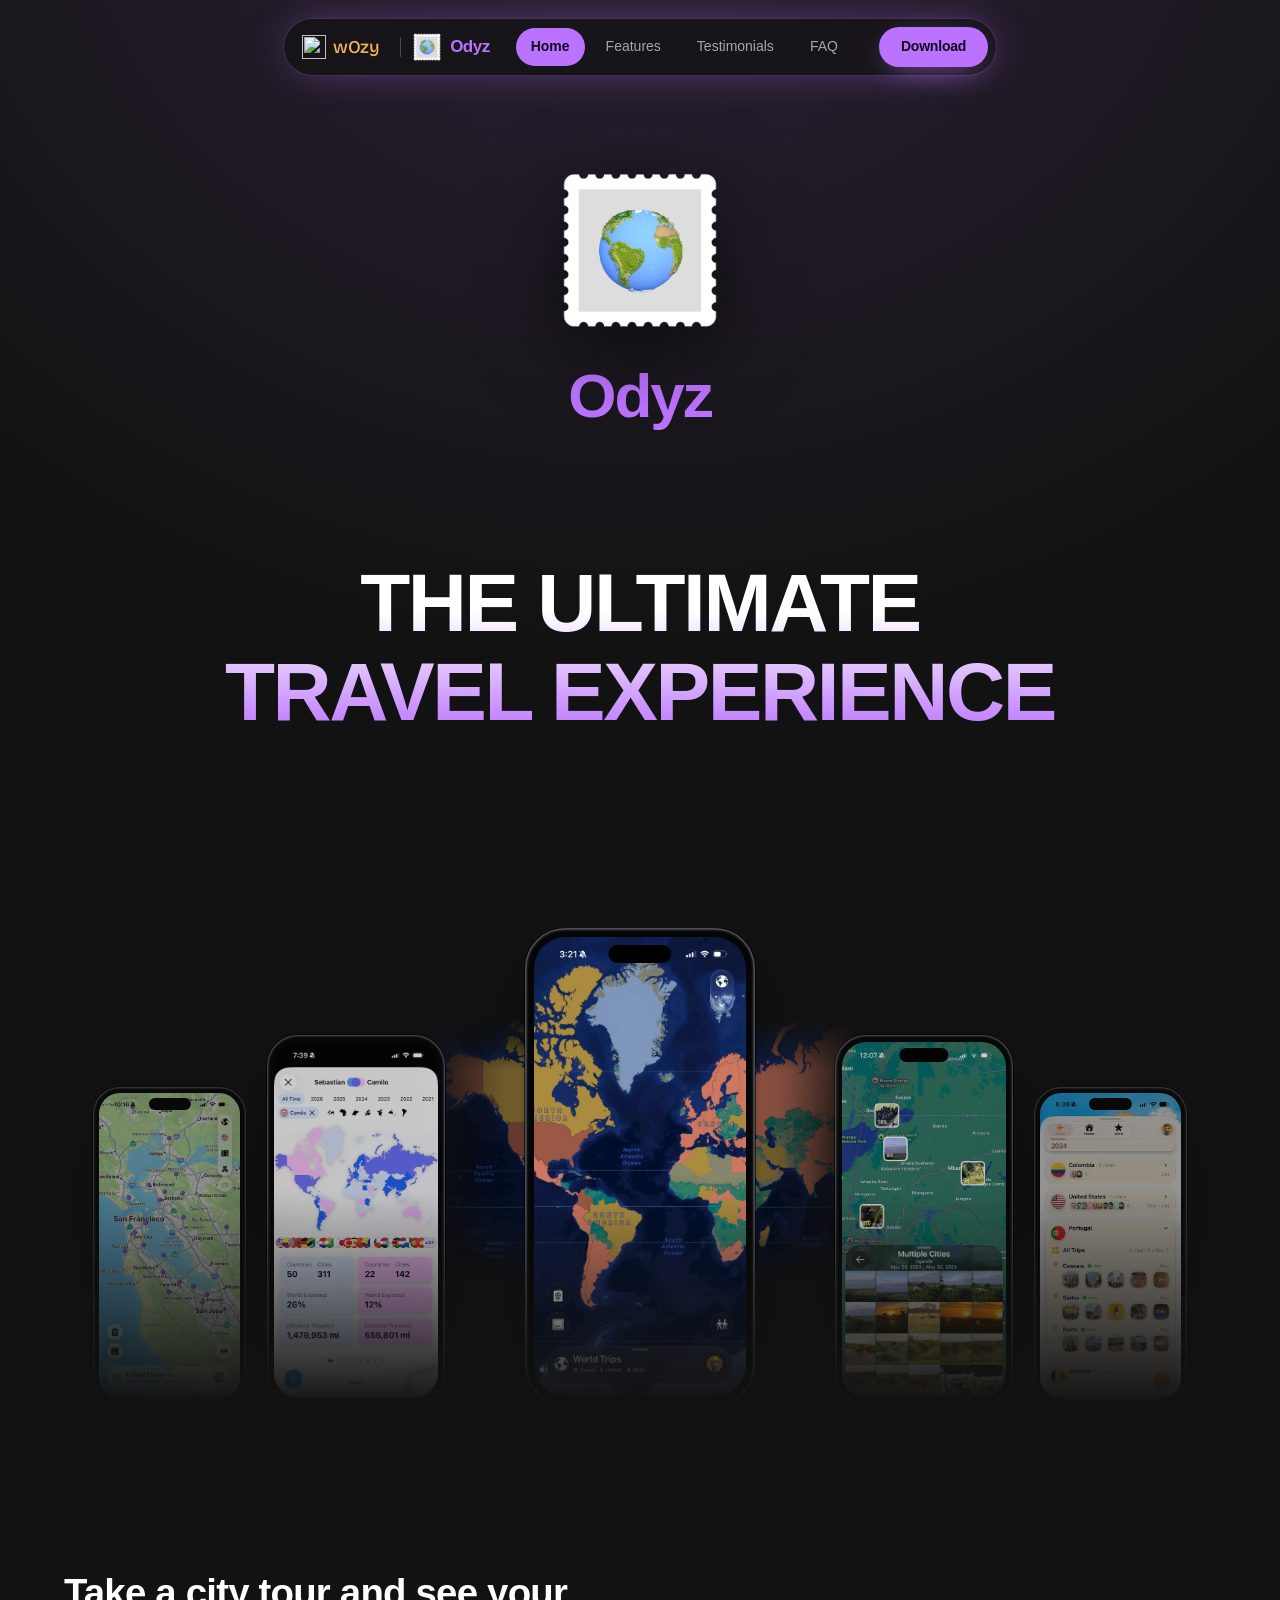
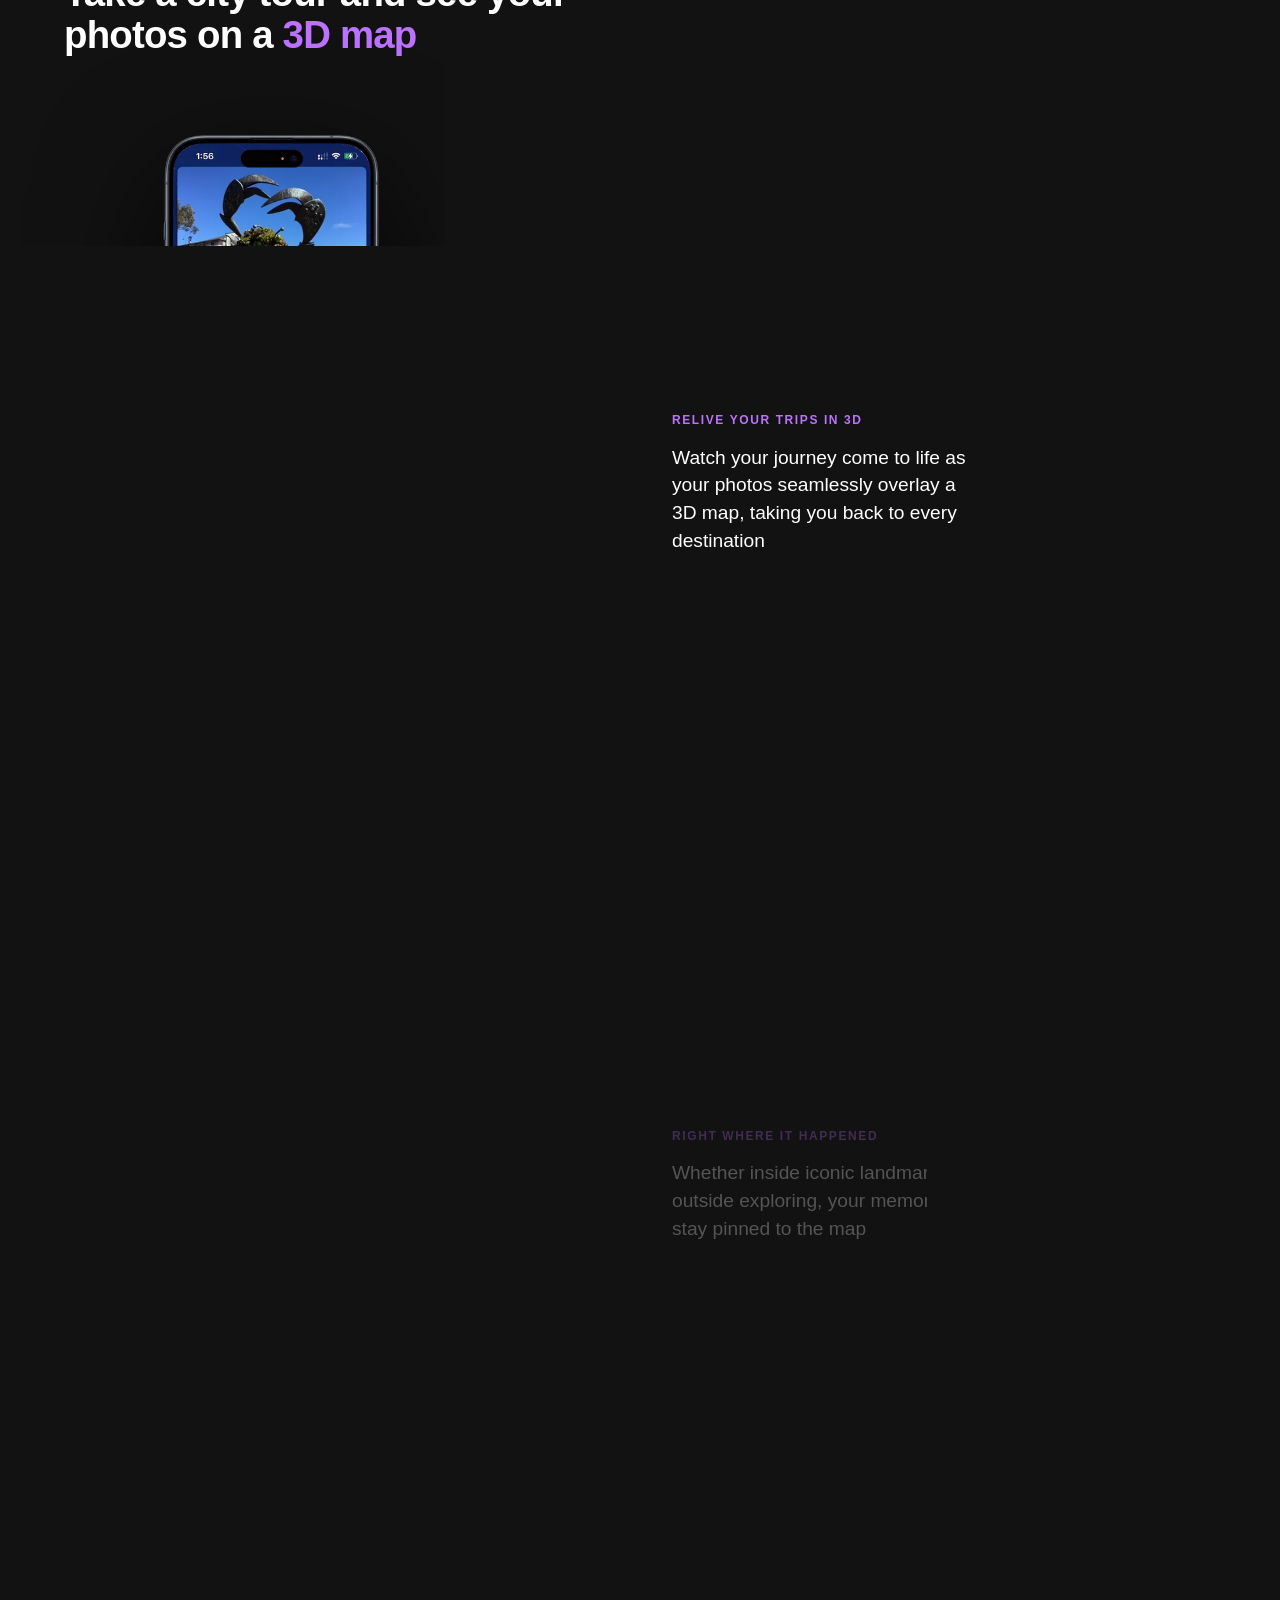
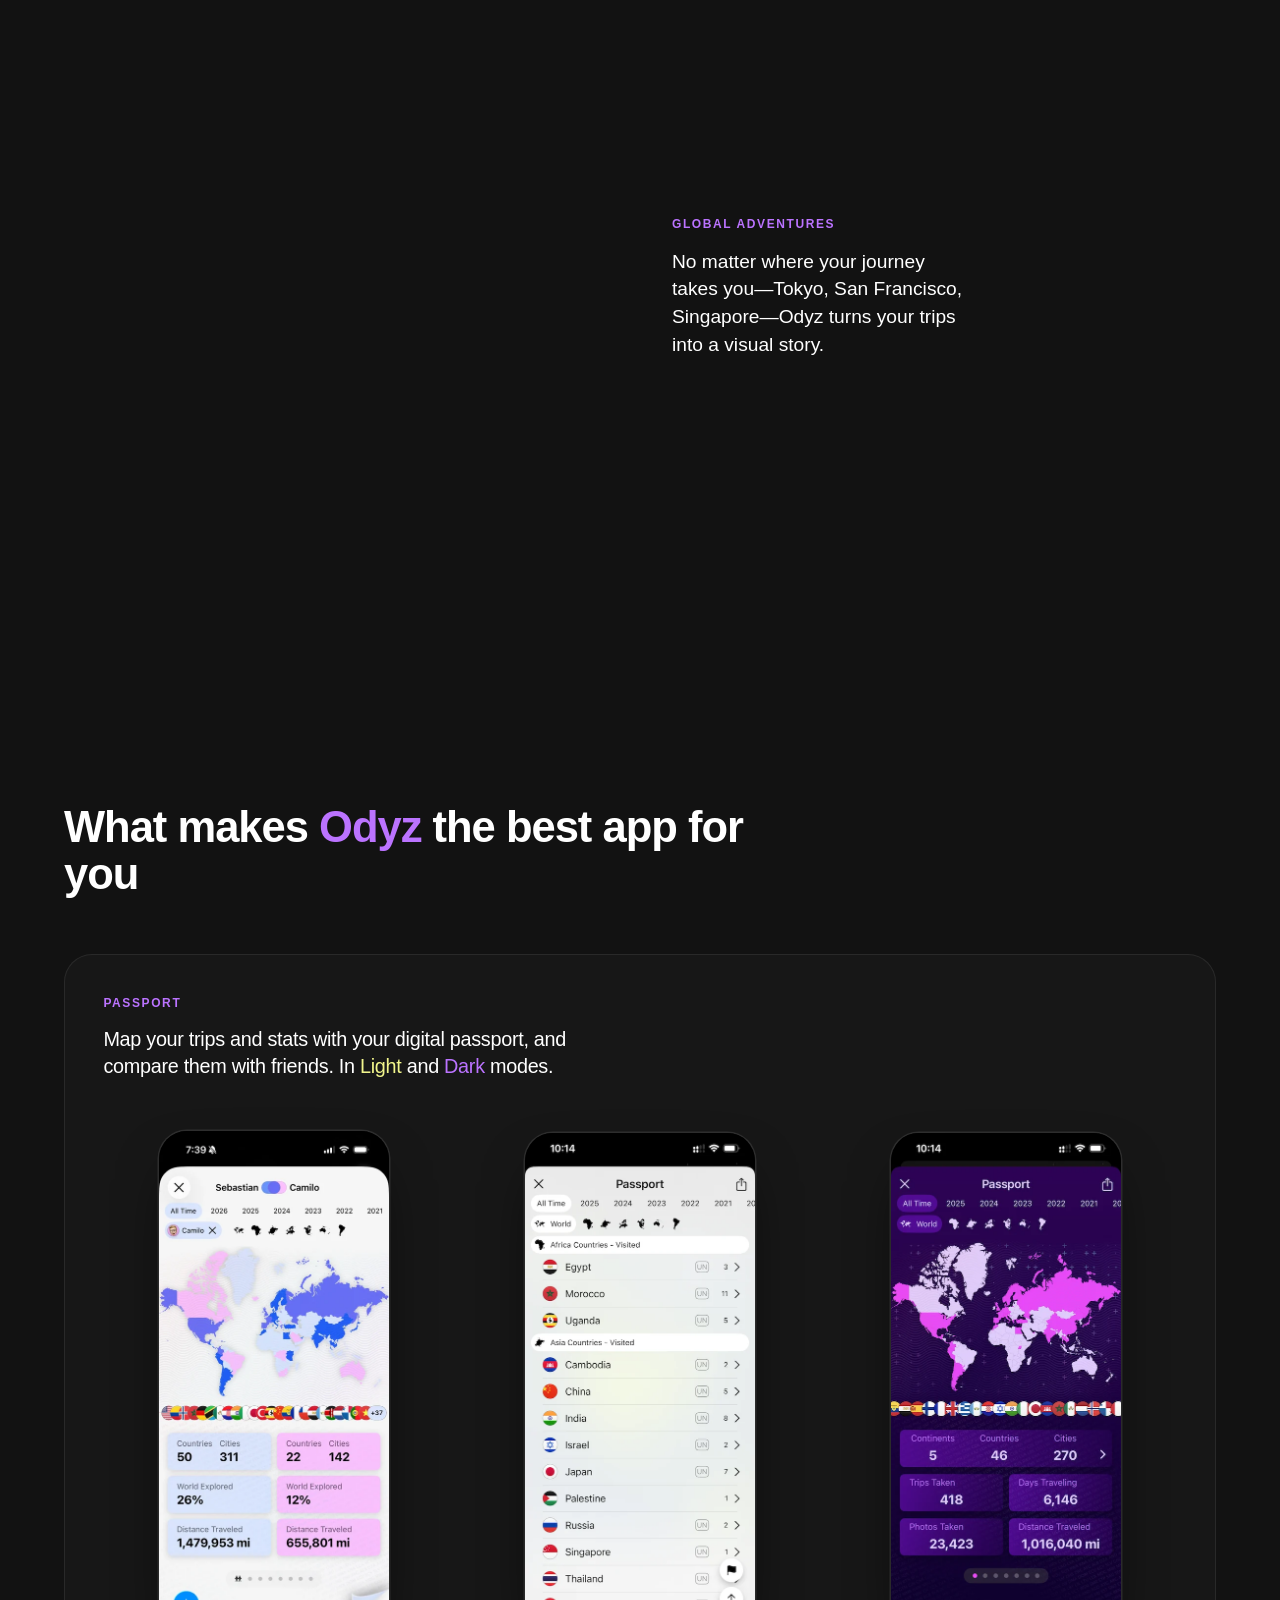
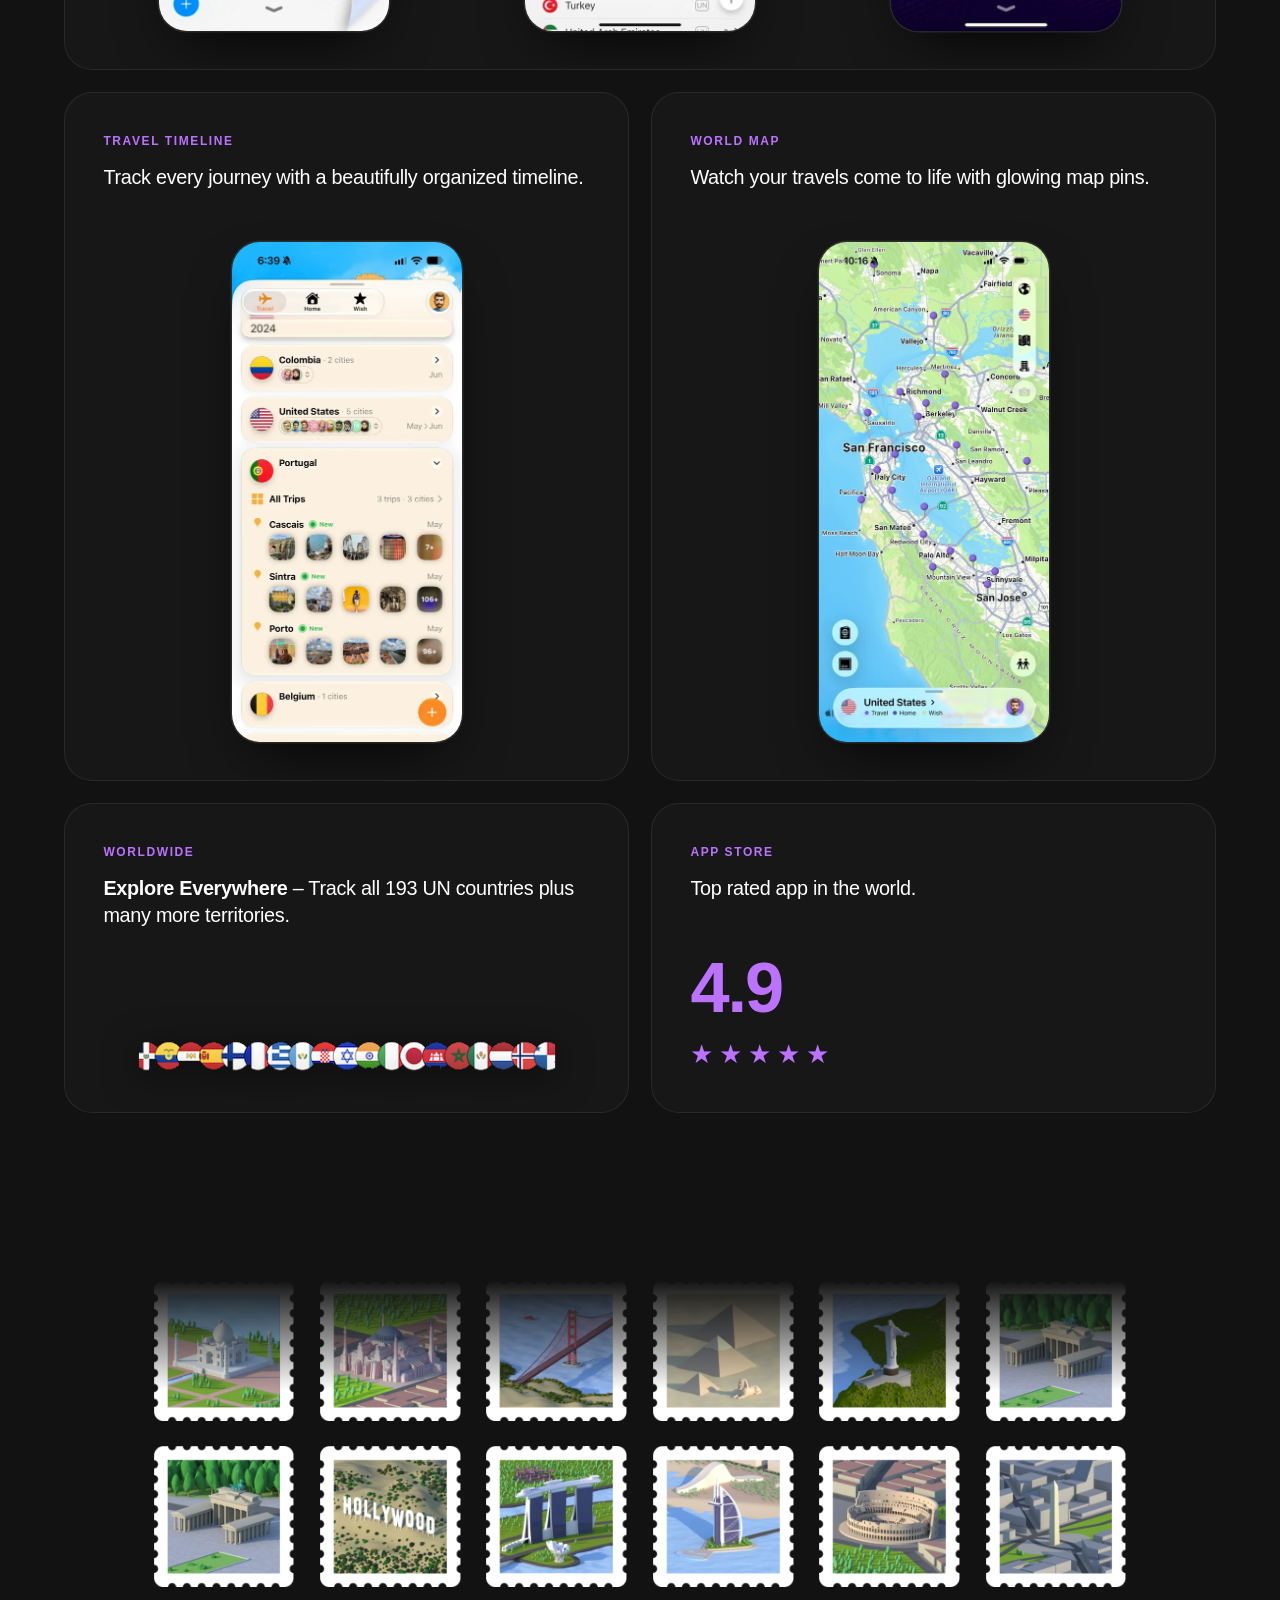
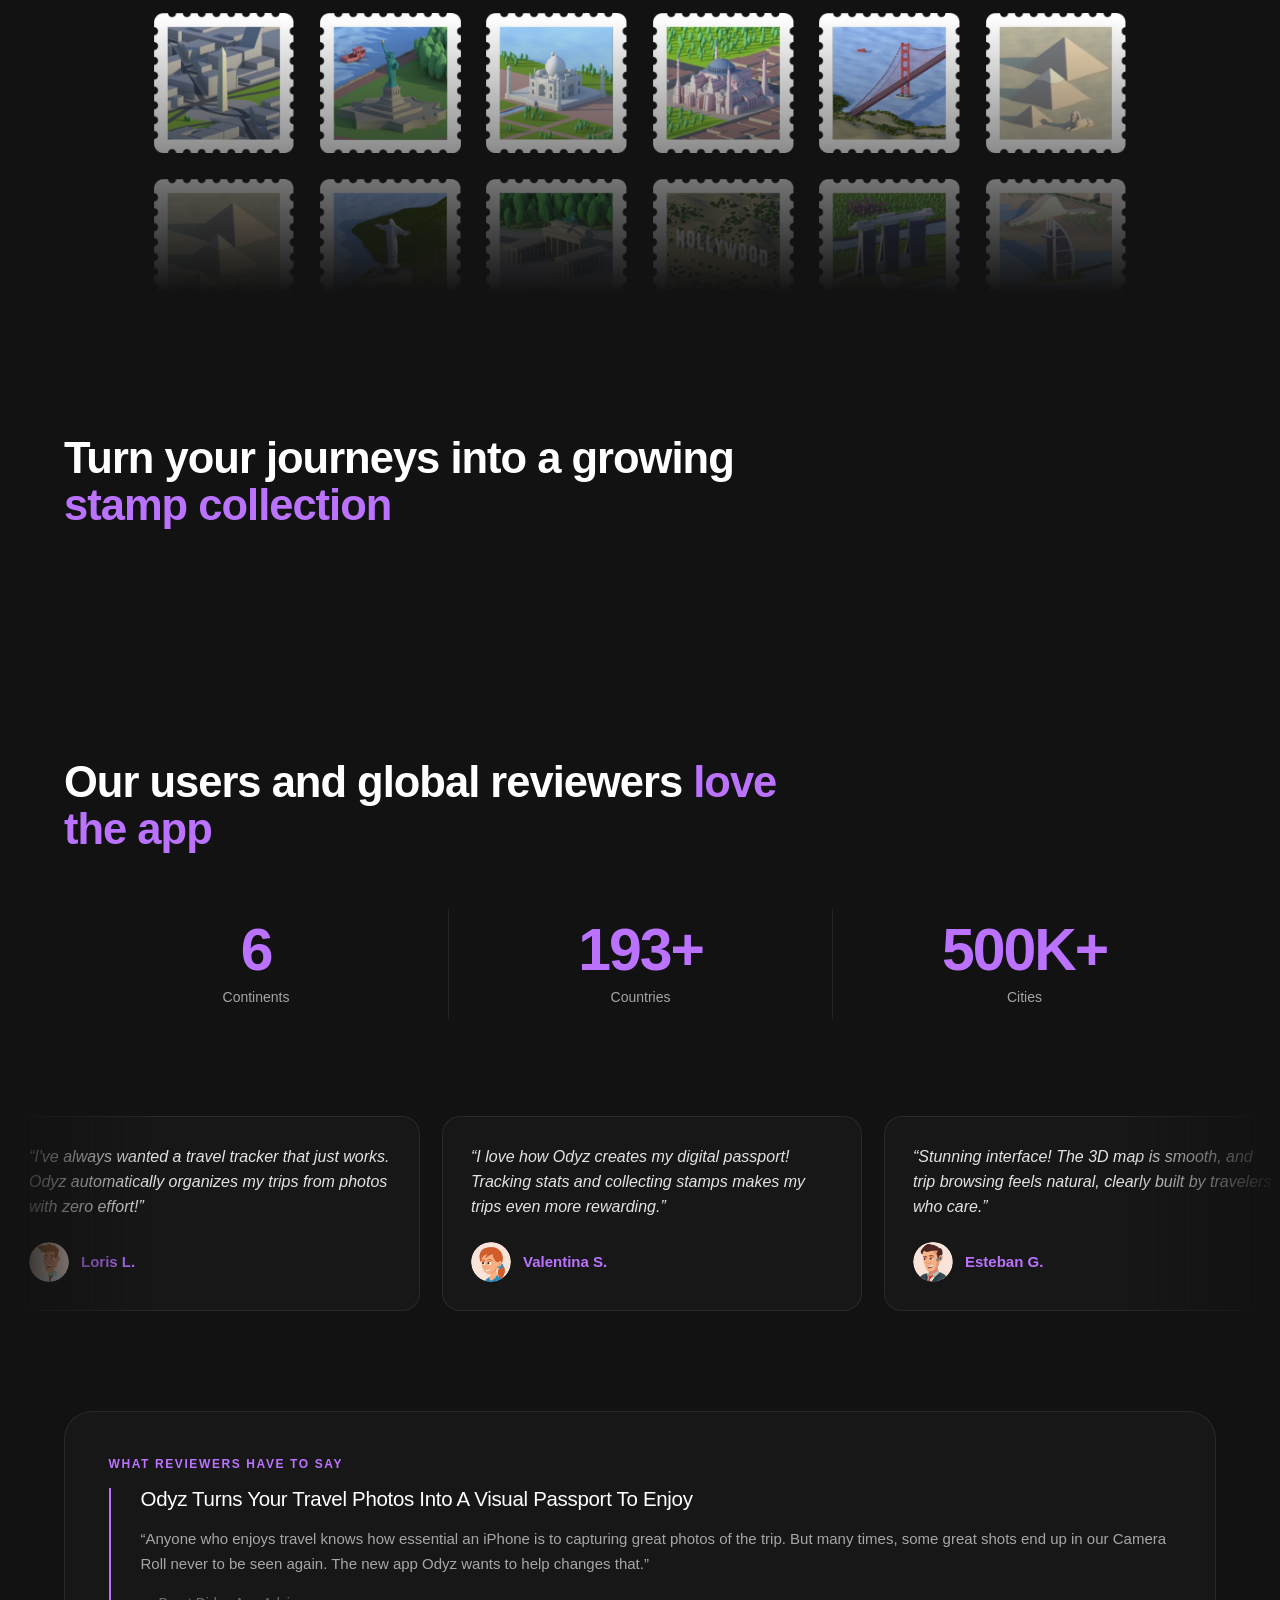
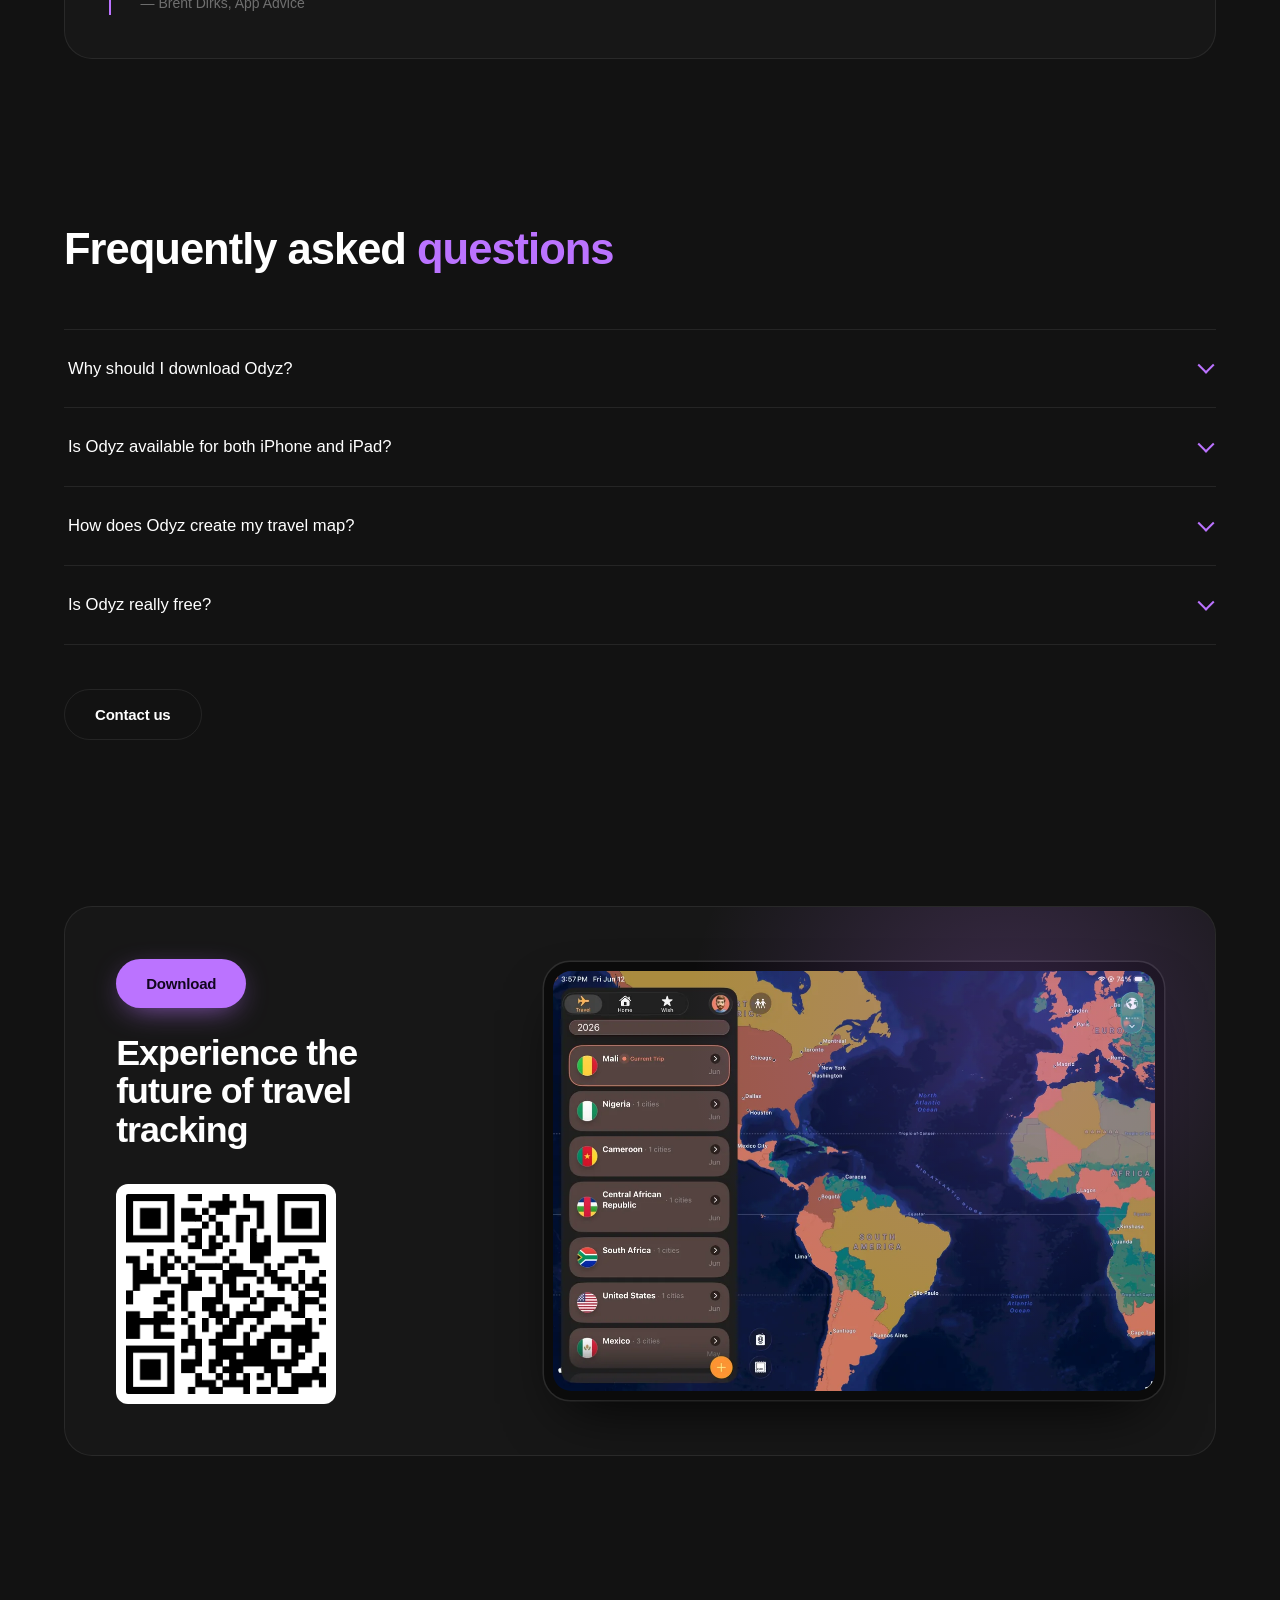
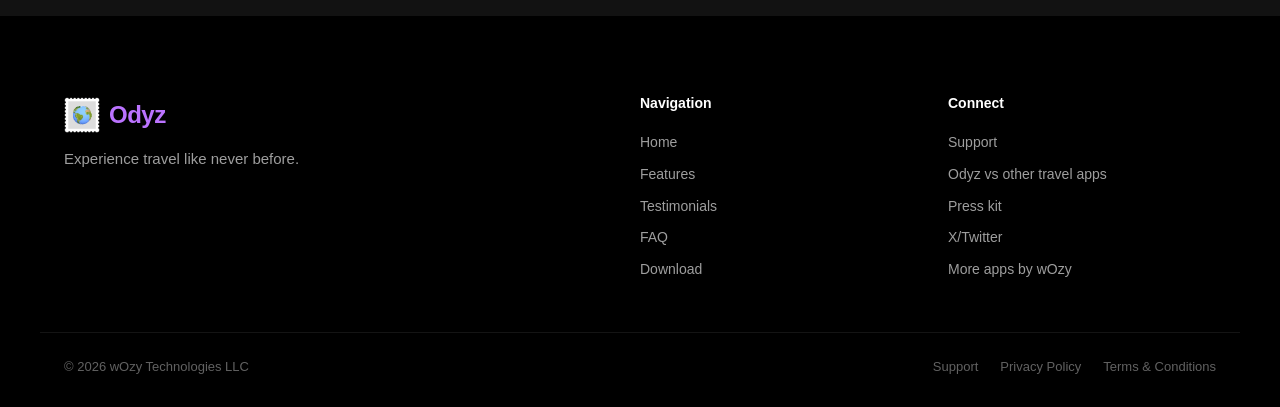
==== docs/index.html @ 3e38943f "Add an Odyz vs other travel tracker apps page at /compare/ Modeled on Flighty's comparison pages: th" ====
<!DOCTYPE html>
<html lang="en">
<head>
<meta charset="utf-8">
<meta name="viewport" content="width=device-width, initial-scale=1">
<title>Odyz - The Ultimate Travel App</title>
<meta name="description" content="Privacy-first travel app that automatically tracks, maps and organizes your trips from your photos. Build your digital passport and collect stamps as you travel.">
<link rel="canonical" href="https://www.odyz.app/">
<meta name="theme-color" content="#121212">
<meta name="apple-itunes-app" content="app-id=6736624376">

<!-- Open Graph / social -->
<meta property="og:type" content="website">
<meta property="og:site_name" content="Odyz">
<meta property="og:title" content="Odyz - The Ultimate Travel App">
<meta property="og:description" content="Privacy-first travel app that automatically tracks, maps and organizes your trips from your photos.">
<meta property="og:url" content="https://www.odyz.app/">
<meta property="og:image" content="https://www.odyz.app/assets/og-image.png">
<meta name="twitter:card" content="summary_large_image">
<meta name="twitter:site" content="@odyzapp">
<meta name="twitter:title" content="Odyz - The Ultimate Travel App">
<meta name="twitter:description" content="Privacy-first travel app that automatically tracks, maps and organizes your trips from your photos.">
<meta name="twitter:image" content="https://www.odyz.app/assets/og-image.png">

<link rel="icon" href="assets/favicon.png" type="image/png">
<link rel="apple-touch-icon" href="assets/logo-stamp.png">

<!-- Fonts. Satoshi is served from Fontshare. See README for how to self-host the files. -->
<link rel="preconnect" href="https://api.fontshare.com" crossorigin>
<link rel="stylesheet" href="https://api.fontshare.com/v2/css?f[]=satoshi@900,700,500,400&display=swap">

<link rel="stylesheet" href="https://fonts.googleapis.com/css2?family=Bricolage+Grotesque:opsz,wght@12..96,500&text=wOzy&display=swap">
<link rel="stylesheet" href="styles.css?v=19765326">

<script type="application/ld+json">
{
  "@context": "https://schema.org",
  "@type": "MobileApplication",
  "@id": "https://www.odyz.app/#app",
  "name": "Odyz",
  "description": "Privacy-first travel app that automatically tracks, maps and organizes your trips from your photos. Build your digital passport and collect stamps as you travel.",
  "url": "https://www.odyz.app/",
  "image": "https://www.odyz.app/assets/og-image.png",
  "applicationCategory": "TravelApplication",
  "operatingSystem": "iOS",
  "downloadUrl": "https://apps.apple.com/us/app/odyz/id6736624376",
  "installUrl": "https://apps.apple.com/us/app/odyz/id6736624376",
  "sameAs": [
    "https://apps.apple.com/us/app/odyz/id6736624376",
    "https://x.com/odyzapp"
  ],
  "offers": {
    "@type": "Offer",
    "price": "0",
    "priceCurrency": "USD"
  },
  "publisher": {
    "@type": "Organization",
    "@id": "https://www.wozy.co/#org",
    "name": "wOzy",
    "legalName": "wOzy Technologies LLC",
    "url": "https://www.wozy.co/",
    "logo": "https://www.wozy.co/assets/wozy-logo.png",
    "sameAs": [
      "https://x.com/wozyofficial"
    ]
  },
  "author": {
    "@id": "https://www.wozy.co/#org"
  }
}
</script>
<script type="application/ld+json">
{
  "@context": "https://schema.org",
  "@type": "FAQPage",
  "mainEntity": [
    {
      "@type": "Question",
      "name": "Why should I download Odyz?",
      "acceptedAnswer": {
        "@type": "Answer",
        "text": "Odyz is the ultimate travel tracker, designed for travelers who want to relive their journeys effortlessly. It automatically creates trips from your photos, tracks every country, region, and city you visit, and builds a digital passport with travel stats—all for free, with no ads, no account needed, and a privacy-first approach. Plus, with interactive 3D maps, real-time updates, and seamless photo syncing, Odyz makes documenting your adventures easier than ever. Download now and start exploring!"
      }
    },
    {
      "@type": "Question",
      "name": "Is Odyz available for both iPhone and iPad?",
      "acceptedAnswer": {
        "@type": "Answer",
        "text": "Absolutely! Odyz is completely free and works seamlessly across both iPhone and iPad. On iPad, you’ll enjoy an even more immersive travel tracking experience with a larger, more interactive display."
      }
    },
    {
      "@type": "Question",
      "name": "How does Odyz create my travel map?",
      "acceptedAnswer": {
        "@type": "Answer",
        "text": "Odyz effortlessly organizes your travels by using the photos you’ve taken during your trips, automatically generating your travel history without any manual input. Just sit back and let Odyz do the work—all while keeping you in full control of your data with a privacy-first experience."
      }
    },
    {
      "@type": "Question",
      "name": "Is Odyz really free?",
      "acceptedAnswer": {
        "@type": "Answer",
        "text": "Yes! Odyz is completely free to use, and its core functionalities will always remain free. You can track unlimited countries, regions, and cities, with no limits on years or historical data. There are no ads, no required accounts, and no paywalls for essential travel tracking.\n\nFor those who want extra customization and convenience, we offer an optional Odyz Pro subscription. This helps fund ongoing development and supports our small team of three developers while unlocking premium experiences for frequent travelers, like custom themes, home screen widgets, and exclusive travel icons. Your support helps us continue improving Odyz while keeping it free for everyone!"
      }
    }
  ]
}
</script>
</head>
<body>

<a class="skip-link" href="#hero">Skip to content</a>

<!-- ============ NAV ============ -->
<header class="nav-wrap">
  <nav class="nav" aria-label="Main">
    <div class="wz-crumb">
      <a class="wz-home" href="https://www.wozy.co/" aria-label="wOzy home"><img src="/assets/wozy-logo.png" alt="" width="24" height="24"><span>wOzy</span></a>
      <span class="wz-sep" aria-hidden="true"></span>
      <a class="nav-brand" href="#hero">
        <img src="assets/logo-stamp.png" alt="" width="28" height="28">
        <span>Odyz</span>
      </a>
    </div>

    <ul class="nav-links" id="nav-links">
      <li><a href="#hero" data-nav>Home</a></li>
      <li><a href="#features" data-nav>Features</a></li>
      <li><a href="#testimonials" data-nav>Testimonials</a></li>
      <li><a href="#faq" data-nav>FAQ</a></li>
      <li class="nav-links-cta"><a href="https://apps.apple.com/us/app/odyz/id6736624376" target="_blank" rel="noopener">Download</a></li>
    </ul>

    <a class="btn btn-sm nav-cta" href="https://apps.apple.com/us/app/odyz/id6736624376" target="_blank" rel="noopener">Download</a>

    <button class="nav-toggle" id="nav-toggle" aria-label="Open menu" aria-expanded="false" aria-controls="nav-links">
      <span></span><span></span>
    </button>
  </nav>
</header>

<main>

<!-- ============ HERO ============ -->
<section class="hero" id="hero">
  <div class="container hero-inner">
    <img class="hero-stamp reveal" src="assets/logo-stamp.png" alt="Odyz logo" width="150" height="150">
    <p class="hero-wordmark reveal">Odyz</p>
    <h1 class="reveal">The ultimate<br>travel experience</h1>
    <a class="btn btn-lg reveal" href="https://apps.apple.com/us/app/odyz/id6736624376" target="_blank" rel="noopener">Download</a>
  </div>

  <div class="hero-shelf" aria-hidden="true">
    <div class="bezel bezel--sm"><img width="440" height="957" src="assets/screens/shelf-bay-area.webp" alt=""></div>
    <div class="bezel bezel--md"><img width="440" height="957" src="assets/screens/shelf-compare.webp" alt=""></div>
    <div class="hero-feature">
      <div class="bezel"><img width="540" height="1174" src="assets/screens/hero-feature.webp?v=35663c72" alt=""></div>
    </div>
    <div class="bezel bezel--md"><img width="440" height="957" src="assets/screens/shelf-uganda.webp" alt=""></div>
    <div class="bezel bezel--sm"><img width="440" height="957" src="assets/screens/shelf-timeline.webp" alt=""></div>
  </div>
</section>

<!-- ============ 3D MAP (sticky scroll story) ============ -->
<section class="story" id="story">
  <div class="container">
    <h2 class="story-title reveal">Take a city tour and see your photos on a <em>3D map</em></h2>
  </div>

  <div class="container story-grid">
    <div class="story-visual">
      <div class="story-hand">
        <img data-story-img="0" class="is-active" src="assets/screens/story-eiffel.webp" alt="The Eiffel Tower photo overlaid on a 3D map in Odyz" width="744" height="1008">
        <img data-story-img="1" src="assets/screens/story-louvre.webp" alt="A photo taken inside the Louvre, pinned to the map" width="744" height="1008" loading="lazy">
        <img data-story-img="2" src="assets/screens/story-pier39.webp" alt="Pier 39 in San Francisco explored in 3D in Odyz, with a photo of the crab sculpture" width="744" height="1008" loading="lazy">
      </div>
    </div>

    <div class="story-steps">
      <article class="story-step" data-story-step="0">
        <p class="eyebrow">Relive your trips in 3D</p>
        <p class="lede">Watch your journey come to life as your photos seamlessly overlay a 3D map, taking you back to every destination</p>
      </article>
      <article class="story-step" data-story-step="1">
        <p class="eyebrow">Right where it happened</p>
        <p class="lede">Whether inside iconic landmarks or outside exploring, your memories stay pinned to the map</p>
      </article>
      <article class="story-step" data-story-step="2">
        <p class="eyebrow">Global adventures</p>
        <p class="lede">No matter where your journey takes you&mdash;Tokyo, San Francisco, Singapore&mdash;Odyz turns your trips into a visual story.</p>
      </article>
    </div>
  </div>
</section>

<!-- ============ FEATURES ============ -->
<section class="features" id="features">
  <div class="container">
    <h2 class="section-title reveal">What makes <em>Odyz</em> the best app for you</h2>

    <div class="bento">

      <article class="card card--wide reveal">
        <p class="eyebrow">Passport</p>
        <h3>Map your trips and stats with your digital passport, and compare them with friends. In <span class="tint-light">Light</span> and <span class="tint-dark">Dark</span> modes.</h3>
        <div class="card-media card-media--row">
          <div class="phone"><img loading="lazy" width="468" height="1017" src="assets/screens/passport-compare.webp" alt="Passport comparing two friends: a shared world map with each person's countries, cities, share of the world explored and distance traveled side by side"></div>
          <div class="phone"><img loading="lazy" width="468" height="1013" src="assets/screens/passport-light-2.webp" alt="Passport stats in light mode"></div>
          <div class="phone"><img loading="lazy" width="468" height="1013" src="assets/screens/passport-dark-1.webp" alt="Passport screen in dark mode"></div>
        </div>
      </article>

      <article class="card reveal">
        <p class="eyebrow">Travel timeline</p>
        <h3>Track every journey with a beautifully organized timeline.</h3>
        <div class="card-media">
          <div class="phone"><img loading="lazy" width="468" height="1017" src="assets/screens/timeline.webp?v=cf1d8339" alt="Trip timeline listing Colombia, the United States and Portugal, with photos from Cascais, Sintra and Porto"></div>
        </div>
      </article>

      <article class="card reveal">
        <p class="eyebrow">World map</p>
        <h3>Watch your travels come to life with glowing map pins.</h3>
        <div class="card-media">
          <div class="phone"><img loading="lazy" width="468" height="1017" src="assets/screens/worldmap.webp?v=82366e7f" alt="Map of the San Francisco Bay Area dotted with purple trip pins"></div>
        </div>
      </article>

      <article class="card reveal">
        <p class="eyebrow">Worldwide</p>
        <h3><strong>Explore Everywhere</strong> &ndash; Track all 193 UN countries plus many more territories.</h3>
        <div class="card-media">
          <img class="flag-strip" src="assets/flag-strip.png" alt="Flags of countries tracked in Odyz" width="452" height="46" loading="lazy">
        </div>
      </article>

      <article class="card card--rating reveal">
        <p class="eyebrow">App Store</p>
        <h3>Top rated app in the world.</h3>
        <div class="card-media rating">
          <p class="rating-score">4.9</p>
          <p class="rating-stars" aria-label="Rated 4.9 out of 5 stars">&#9733;&#9733;&#9733;&#9733;&#9733;</p>
        </div>
      </article>

    </div>
  </div>
</section>

<!-- ============ STAMPS ============ -->
<section class="stamps" id="stamps">
  <div class="stamps-marquee" aria-hidden="true">
    <div class="stamps-col" data-speed="26"></div>
    <div class="stamps-col" data-speed="34" data-reverse></div>
    <div class="stamps-col" data-speed="30"></div>
    <div class="stamps-col" data-speed="38" data-reverse></div>
    <div class="stamps-col" data-speed="28"></div>
    <div class="stamps-col" data-speed="36" data-reverse></div>
  </div>
  <div class="container">
    <h2 class="section-title reveal">Turn your journeys into a growing <em>stamp collection</em></h2>
  </div>
</section>

<!-- ============ TESTIMONIALS ============ -->
<section class="social" id="testimonials">
  <div class="container">
    <h2 class="section-title reveal">Our users and global reviewers <em>love the app</em></h2>

    <ul class="stats reveal">
      <li><span class="stat-num">6</span><span class="stat-label">Continents</span></li>
      <li><span class="stat-num">193+</span><span class="stat-label">Countries</span></li>
      <li><span class="stat-num">500K+</span><span class="stat-label">Cities</span></li>
    </ul>
  </div>

  <div class="reviews-marquee" data-marquee>
    <ul class="reviews-track">
      <li class="review">
        <p>&ldquo;I've always wanted a travel tracker that just works. Odyz automatically organizes my trips from photos with zero effort!&rdquo;</p>
        <div class="review-by"><img src="assets/avatars/avatar-1.png" alt="" width="40" height="40"><span>Loris L.</span></div>
      </li>
      <li class="review">
        <p>&ldquo;I love how Odyz creates my digital passport! Tracking stats and collecting stamps makes my trips even more rewarding.&rdquo;</p>
        <div class="review-by"><img src="assets/avatars/avatar-2.png" alt="" width="40" height="40"><span>Valentina S.</span></div>
      </li>
      <li class="review">
        <p>&ldquo;Stunning interface! The 3D map is smooth, and trip browsing feels natural, clearly built by travelers who care.&rdquo;</p>
        <div class="review-by"><img src="assets/avatars/avatar-3.png" alt="" width="40" height="40"><span>Esteban G.</span></div>
      </li>
    </ul>
  </div>

  <div class="container">
    <article class="press reveal">
      <p class="eyebrow">What reviewers have to say</p>
      <div class="press-body">
        <div>
          <h3>Odyz Turns Your Travel Photos Into A Visual Passport To Enjoy</h3>
          <blockquote>&ldquo;Anyone who enjoys travel knows how essential an iPhone is to capturing great photos of the trip. But many times, some great shots end up in our Camera Roll never to be seen again. The new app Odyz wants to help changes that.&rdquo;</blockquote>
          <p class="press-by">&mdash; Brent Dirks, App Advice</p>
        </div>
      </div>
    </article>
  </div>
</section>

<!-- ============ FAQ ============ -->
<section class="faq" id="faq">
  <div class="container">
    <h2 class="section-title reveal">Frequently asked <em>questions</em></h2>

    <div class="accordion reveal">
      <details class="acc-item">
        <summary>Why should I download Odyz?<span class="acc-icon" aria-hidden="true"></span></summary>
        <div class="acc-body">
          <p>Odyz is the ultimate travel tracker, designed for travelers who want to relive their journeys effortlessly. It automatically creates trips from your photos, tracks every country, region, and city you visit, and builds a digital passport with travel stats&mdash;all for free, with no ads, no account needed, and a privacy-first approach. Plus, with interactive 3D maps, real-time updates, and seamless photo syncing, Odyz makes documenting your adventures easier than ever. Download now and start exploring!</p>
        </div>
      </details>

      <details class="acc-item">
        <summary>Is Odyz available for both iPhone and iPad?<span class="acc-icon" aria-hidden="true"></span></summary>
        <div class="acc-body">
          <p>Absolutely! Odyz is completely free and works seamlessly across both iPhone and iPad. On iPad, you&rsquo;ll enjoy an even more immersive travel tracking experience with a larger, more interactive display.</p>
        </div>
      </details>

      <details class="acc-item">
        <summary>How does Odyz create my travel map?<span class="acc-icon" aria-hidden="true"></span></summary>
        <div class="acc-body">
          <p>Odyz effortlessly organizes your travels by using the photos you&rsquo;ve taken during your trips, automatically generating your travel history without any manual input. Just sit back and let Odyz do the work&mdash;all while keeping you in full control of your data with a privacy-first experience.</p>
        </div>
      </details>

      <details class="acc-item">
        <summary>Is Odyz really free?<span class="acc-icon" aria-hidden="true"></span></summary>
        <div class="acc-body">
          <p>Yes! Odyz is completely free to use, and its core functionalities will always remain free. You can track unlimited countries, regions, and cities, with no limits on years or historical data. There are no ads, no required accounts, and no paywalls for essential travel tracking.</p>
          <p>For those who want extra customization and convenience, we offer an optional Odyz Pro subscription. This helps fund ongoing development and supports our small team of three developers while unlocking premium experiences for frequent travelers, like custom themes, home screen widgets, and exclusive travel icons. Your support helps us continue improving Odyz while keeping it free for everyone!</p>
        </div>
      </details>
    </div>

    <div class="faq-cta reveal">
      <a class="btn btn-ghost" href="https://www.wozy.co/contact/?app=odyz">Contact us</a>
    </div>
  </div>
</section>

<!-- ============ DOWNLOAD ============ -->
<section class="download" id="download">
  <div class="container">
    <div class="download-card reveal">
      <div class="download-copy">
        <a class="btn" href="https://apps.apple.com/us/app/odyz/id6736624376" target="_blank" rel="noopener">Download</a>
        <h2>Experience the future of travel tracking</h2>
        <img class="qr" src="assets/qr-appstore.png" alt="Scan to download Odyz on the App Store" width="220" height="220">
      </div>
      <div class="download-visual">
        <div class="tablet"><img loading="lazy" width="1200" height="838" src="assets/screens/download-ipad.webp" alt="Odyz on iPad: a 2026 trip list beside a world map with visited countries filled in"></div>
      </div>
    </div>
  </div>
</section>

</main>

<!-- ============ FOOTER ============ -->
<footer class="footer">
  <div class="container footer-inner">
    <div class="footer-brand">
      <a class="nav-brand" href="#hero">
        <img src="assets/logo-stamp.png" alt="" width="36" height="36">
        <span>Odyz</span>
      </a>
      <p>Experience travel like never before.</p>
    </div>

    <nav class="footer-col" aria-label="Footer navigation">
      <h4>Navigation</h4>
      <ul>
        <li><a href="#hero">Home</a></li>
        <li><a href="#features">Features</a></li>
        <li><a href="#testimonials">Testimonials</a></li>
        <li><a href="#faq">FAQ</a></li>
        <li><a href="https://apps.apple.com/us/app/odyz/id6736624376" target="_blank" rel="noopener">Download</a></li>
      </ul>
    </nav>

    <nav class="footer-col" aria-label="Help and social">
      <h4>Connect</h4>
      <ul>
        <li><a href="https://www.wozy.co/contact/?app=odyz">Support</a></li>
        <li><a href="/compare/">Odyz vs other travel apps</a></li>
        <li><a href="/press/">Press kit</a></li>
        <li><a href="https://x.com/odyzapp" target="_blank" rel="noopener">X/Twitter</a></li>
        <li><a href="https://www.wozy.co/">More apps by wOzy</a></li>
      </ul>
    </nav>
  </div>

  <div class="container footer-bottom">
    <p>&copy; 2026 <a href="https://www.wozy.co/">wOzy Technologies LLC</a></p>
    <ul>
      <li><a href="https://www.wozy.co/contact/?app=odyz">Support</a></li>
      <li><a href="/privacy/">Privacy Policy</a></li>
      <li><a href="/terms/">Terms &amp; Conditions</a></li>
    </ul>
  </div>
</footer>

<script src="main.js?v=d3965e56" defer></script>
</body>
</html>
---- docs/styles.css ----
/* ==========================================================================
   Odyz — self-hosted static site
   Design tokens first: change these and the whole site follows.
   ========================================================================== */

:root {
  /* Brand */
  --bg:            #121212;
  --bg-deep:       #000000;
  --surface:       #171717;
  --surface-2:     #1d1d1d;
  --line:          rgba(255, 255, 255, 0.08);

  --text:          #ffffff;
  --text-muted:    rgba(255, 255, 255, 0.62);
  --text-faint:    rgba(255, 255, 255, 0.38);

  --accent:        #bb73ff;
  --accent-deep:   #9f1fc2;
  --accent-soft:   rgba(187, 115, 255, 0.16);
  --highlight:     #f1f58c;

  /* Type */
  --font: "Satoshi", "Plus Jakarta Sans", -apple-system, BlinkMacSystemFont,
          "Segoe UI", Roboto, Helvetica, Arial, sans-serif;

  /* Layout */
  --maxw: 1200px;
  --gutter: 24px;
  --radius: 28px;
  --radius-sm: 18px;

  /* Motion */
  --ease: cubic-bezier(0.22, 1, 0.36, 1);
}

/* ---------- Reset ---------- */
*, *::before, *::after { box-sizing: border-box; }

html { scroll-behavior: smooth; scroll-padding-top: 120px; }

body {
  margin: 0;
  background: var(--bg);
  color: var(--text);
  font-family: var(--font);
  font-weight: 400;
  line-height: 1.55;
  -webkit-font-smoothing: antialiased;
  overflow-x: hidden;
}

img { max-width: 100%; display: block; height: auto; }
ul { list-style: none; margin: 0; padding: 0; }
a { color: inherit; text-decoration: none; }
h1, h2, h3, h4 { margin: 0; line-height: 1.08; }
p { margin: 0; }
em { font-style: normal; color: var(--accent); }

.container {
  width: 100%;
  max-width: var(--maxw);
  margin-inline: auto;
  padding-inline: var(--gutter);
}

.skip-link {
  position: absolute; left: -9999px; top: 0; z-index: 999;
  background: var(--accent); color: #000; padding: 12px 18px; border-radius: 0 0 12px 0;
}
.skip-link:focus { left: 0; }

:focus-visible { outline: 2px solid var(--accent); outline-offset: 3px; border-radius: 6px; }

/* ---------- Buttons ---------- */
.btn {
  display: inline-flex; align-items: center; justify-content: center;
  background: var(--accent); color: #12061f;
  font-weight: 700; font-size: 15px; letter-spacing: -0.2px;
  padding: 13px 30px; border-radius: 999px; border: 0;
  transition: transform .25s var(--ease), box-shadow .25s var(--ease), background .2s;
  box-shadow: 0 8px 30px -10px rgba(187, 115, 255, 0.8);
  cursor: pointer;
}
.btn:hover { transform: translateY(-2px); box-shadow: 0 14px 40px -12px rgba(187, 115, 255, 0.95); }
.btn-sm  { padding: 9px 22px; font-size: 14px; }
.btn-lg  { padding: 17px 44px; font-size: 18px; }
.btn-ghost {
  background: transparent; color: var(--text);
  border: 1px solid var(--line); box-shadow: none;
}
.btn-ghost:hover { background: var(--surface-2); box-shadow: none; }

.eyebrow {
  color: var(--accent);
  font-size: 12px; font-weight: 700;
  letter-spacing: 1.6px; text-transform: uppercase;
  margin-bottom: 14px;
}

.section-title {
  font-size: clamp(28px, 3.4vw, 46px);
  font-weight: 700; letter-spacing: -1px;
  max-width: 30ch;
  margin-bottom: 56px;
}

/* ---------- Scroll reveal ---------- */
.reveal {
  opacity: 0; transform: translateY(26px);
  transition: opacity .7s var(--ease), transform .7s var(--ease);
}
.reveal.is-in { opacity: 1; transform: none; }

@media (prefers-reduced-motion: reduce) {
  html { scroll-behavior: auto; }
  .reveal { opacity: 1; transform: none; transition: none; }
  * { animation-duration: .001ms !important; animation-iteration-count: 1 !important; }
}

/* ==========================================================================
   Nav
   ========================================================================== */
.nav-wrap {
  position: fixed; inset: 0 0 auto 0; z-index: 100;
  display: flex; justify-content: center;
  padding: 18px var(--gutter);
  pointer-events: none;
}
.nav {
  pointer-events: auto;
  display: flex; align-items: center; gap: 26px;
  background: rgba(18, 18, 18, 0.72);
  backdrop-filter: blur(18px); -webkit-backdrop-filter: blur(18px);
  border: 1px solid rgba(187, 115, 255, 0.28);
  border-radius: 999px;
  padding: 8px 8px 8px 20px;
  box-shadow: 0 0 40px -12px rgba(187, 115, 255, 0.55);
  transition: box-shadow .3s var(--ease), border-color .3s var(--ease);
}
.nav-wrap.is-scrolled .nav { box-shadow: 0 0 22px -14px rgba(187, 115, 255, 0.5); }

.nav-brand {
  display: inline-flex; align-items: center; gap: 9px;
  font-weight: 700; font-size: 17px; letter-spacing: -0.5px; color: var(--accent);
}
/* wOzy home link, matching the header on every wozy.co app page */
.wz-crumb { display: flex; align-items: center; gap: 12px; min-width: 0; }
.wz-home {
  display: inline-flex; align-items: center; gap: 7px; flex: none;
  margin-left: -6px; padding: 4px 8px 4px 4px; border-radius: 10px;
  color: #F6B25A; font-family: "Bricolage Grotesque", var(--font);
  font-size: 18px; font-weight: 500; letter-spacing: -0.3px; line-height: 1;
  transition: background .15s;
}
.wz-home:hover { background: rgba(255, 255, 255, 0.08); }
.wz-home:focus-visible { outline: 2px solid #F39A1E; outline-offset: 2px; }
.wz-home img { width: 24px; height: 24px; }
.wz-sep { flex: none; width: 1.5px; height: 20px; border-radius: 1px; background: rgba(255, 255, 255, 0.22); }
.wz-crumb .nav-brand { white-space: nowrap; }

.nav-links { display: flex; align-items: center; gap: 6px; }
.nav-links a {
  display: block; padding: 8px 15px; border-radius: 999px;
  font-size: 14px; font-weight: 500; color: var(--text-muted);
  transition: color .2s, background .2s;
}
.nav-links a:hover { color: var(--text); }
.nav-links a.is-active { color: #12061f; background: var(--accent); font-weight: 700; }
.nav-links-cta { display: none; }

.nav-toggle {
  display: none;
  width: 42px; height: 38px; border: 0; border-radius: 999px;
  background: transparent; cursor: pointer;
  flex-direction: column; justify-content: center; align-items: center; gap: 6px;
}
.nav-toggle span {
  display: block; width: 22px; height: 2px; border-radius: 2px;
  background: var(--accent); transition: transform .3s var(--ease), opacity .2s;
}
.nav-toggle[aria-expanded="true"] span:first-child { transform: translateY(4px) rotate(45deg); }
.nav-toggle[aria-expanded="true"] span:last-child  { transform: translateY(-4px) rotate(-45deg); }

@media (max-width: 860px) {
  .nav { width: 100%; justify-content: space-between; padding: 10px 10px 10px 18px; }
  .nav-cta { display: none; }
  .nav-toggle { display: flex; }
  .nav-links {
    position: absolute; top: calc(100% + 10px); left: 0; right: 0;
    flex-direction: column; align-items: stretch; gap: 2px;
    background: #151515;
    border: 1px solid var(--line); border-radius: 22px; padding: 10px;
    box-shadow: 0 24px 50px -18px rgba(0, 0, 0, .9);
    opacity: 0; visibility: hidden; transform: translateY(-8px);
    transition: opacity .25s var(--ease), transform .25s var(--ease), visibility .25s;
  }
  .nav-links.is-open { opacity: 1; visibility: visible; transform: none; }
  .nav-links a { padding: 13px 16px; font-size: 16px; text-align: center; }
  .nav-links-cta { display: block; margin-top: 6px; }
  .nav-links-cta a {
    background: var(--accent); color: #12061f; font-weight: 700;
  }
  .nav-links-cta a:hover { color: #12061f; }
}
@media (max-width: 560px) {
  .wz-crumb { gap: 10px; }
  .wz-home { padding: 4px; }
  .wz-home span { display: none; }
}

/* ==========================================================================
   Hero
   ========================================================================== */
.hero {
  position: relative;
  padding-top: 170px;
  text-align: center;
  background:
    radial-gradient(120% 90% at 50% -10%, rgba(187, 115, 255, 0.16), transparent 62%),
    var(--bg);
  overflow: hidden;
}
.hero-inner { display: flex; flex-direction: column; align-items: center; }
.hero-stamp { width: clamp(110px, 13vw, 160px); filter: drop-shadow(0 18px 40px rgba(0,0,0,.6)); }
.hero-wordmark {
  font-size: clamp(38px, 5vw, 62px); font-weight: 900;
  letter-spacing: -2px; color: var(--accent);
  margin: 18px 0 clamp(60px, 9vw, 130px);
}
.hero h1 {
  font-size: clamp(34px, 6.4vw, 86px);
  font-weight: 900; letter-spacing: -2.4px; text-transform: uppercase;
  background: linear-gradient(180deg, #ffffff 30%, var(--accent) 100%);
  -webkit-background-clip: text; background-clip: text; color: transparent;
  margin-bottom: 40px;
}
.hero .btn { transition-delay: .1s; }

/* Row of phones on the shelf */
.hero-shelf {
  display: flex; align-items: flex-end; justify-content: center;
  gap: clamp(10px, 1.6vw, 26px);
  margin-top: clamp(50px, 7vw, 90px);
  padding-inline: var(--gutter);
  mask-image: linear-gradient(180deg, #000 55%, transparent 100%);
  -webkit-mask-image: linear-gradient(180deg, #000 55%, transparent 100%);
}
.hero-shelf > .bezel { flex: 0 0 auto; z-index: 1; }

/* Phone bezel with a Dynamic Island, sized by --s (the screen width).
   Screenshots are 920 x 2000. */
.bezel {
  --b: calc(var(--s) * 0.045);
  position: relative; padding: var(--b);
  border-radius: calc(var(--s) * 0.19);
  background: #050506;
  box-shadow:
    inset 0 0 0 calc(var(--s) * 0.008) #4a4a52,
    inset 0 0 0 calc(var(--s) * 0.016) #141417,
    0 0 0 1px rgba(0, 0, 0, .6),
    0 30px 70px -20px rgba(0, 0, 0, .9);
}
.bezel img {
  width: var(--s); aspect-ratio: 920 / 2000;
  border-radius: calc(var(--s) * 0.15);
}
.bezel::after {
  content: ""; position: absolute; left: 50%; top: calc(var(--b) + var(--s) * 0.035);
  width: calc(var(--s) * 0.3); height: calc(var(--s) * 0.085);
  transform: translateX(-50%); border-radius: 999px; background: #000;
}
.bezel--sm { --s: clamp(83px, 11vw, 163px); opacity: .55; }
.bezel--md { --s: clamp(96px, 12.8vw, 188px); opacity: .8; }

/* Centre of the shelf: the World Trips screen in a bezel, with the
   same map carrying on behind it to the left and right. The map image is
   three screenshots stitched together (the screen's own 920px in the middle,
   493px either side) and only covers the rows between the app's top and
   bottom controls (y 350-1500 of 2000), so everything below is in units of
   the screen width --s. */
.hero-feature {
  --s: clamp(125px, 16.5vw, 240px);
  --b: calc(var(--s) * 0.045);
  position: relative; z-index: 0; flex: 0 0 auto;
  margin-inline: calc(var(--s) * 0.28);
}
.hero-feature::before {
  content: ""; position: absolute; z-index: -1; pointer-events: none;
  left: calc(var(--b) - var(--s) * 493 / 920);
  top: calc(var(--b) + var(--s) * 350 / 920);
  width: calc(var(--s) * 1906 / 920);
  height: calc(var(--s) * 1150 / 920);
  background: url("assets/screens/hero-feature-map.webp?v=058b7531") center / 100% 100% no-repeat;
  filter: brightness(.82);
  -webkit-mask-image: linear-gradient(90deg, transparent, #000 22%, #000 78%, transparent), linear-gradient(180deg, transparent, #000 20%, #000 80%, transparent);
  -webkit-mask-composite: source-in;
  mask-image: linear-gradient(90deg, transparent, #000 22%, #000 78%, transparent), linear-gradient(180deg, transparent, #000 20%, #000 80%, transparent);
  mask-composite: intersect;
}
/* Shared phone chrome */
.phone {
  position: relative; border-radius: 12%/5.6%;
  overflow: hidden;
  background: #0b0b0b;
  box-shadow: 0 0 0 1.5px rgba(255,255,255,.1), 0 26px 60px -22px rgba(0,0,0,.9);
}
.phone img { width: 100%; }

/* ==========================================================================
   3D story section
   ========================================================================== */
.story { padding: clamp(90px, 13vw, 170px) 0 0; }
.story-title {
  font-size: clamp(24px, 3vw, 40px); font-weight: 700;
  letter-spacing: -0.8px; max-width: 24ch;
  margin-bottom: clamp(40px, 6vw, 80px);
}
.story-grid {
  display: grid; grid-template-columns: 1fr 1fr;
  gap: clamp(30px, 5vw, 80px);
  align-items: start;
}
.story-visual { position: sticky; top: 130px; display: flex; justify-content: center; }
/* The phone-in-hand render. Images are pre-composited (tools/build-assets.py),
   so there is no CSS device frame here — just a crossfade between the three. */
.story-hand {
  position: relative; width: min(440px, 92%);
  aspect-ratio: 744 / 1008;
  filter: drop-shadow(0 40px 60px rgba(0, 0, 0, .75));
}
.story-hand img {
  position: absolute; inset: 0; width: 100%; height: 100%; object-fit: contain;
  opacity: 0; transition: opacity .6s var(--ease);
}
.story-hand img.is-active { opacity: 1; }

.story-steps { display: flex; flex-direction: column; }
.story-step {
  min-height: 78vh; display: flex; flex-direction: column; justify-content: center;
  max-width: 34ch;
  opacity: .28; transition: opacity .5s var(--ease);
}
.story-step.is-active { opacity: 1; }
.lede { font-size: clamp(18px, 1.5vw, 23px); font-weight: 500; line-height: 1.45; }

@media (max-width: 860px) {
  .story-grid { grid-template-columns: 1fr; }
  .story-visual { position: static; }
  .story-hand { width: min(380px, 86%); margin-inline: auto; }
  .story-steps { gap: 46px; margin-top: 44px; }
  .story-step { min-height: 0; opacity: 1; max-width: none; text-align: center; margin-inline: auto; }
}

/* ==========================================================================
   Features bento
   ========================================================================== */
.features { padding: clamp(90px, 13vw, 170px) 0; }
.bento {
  display: grid; grid-template-columns: repeat(2, 1fr);
  gap: 22px;
}
.card {
  background: var(--surface);
  border: 1px solid var(--line);
  border-radius: var(--radius);
  padding: clamp(26px, 3vw, 44px);
  display: flex; flex-direction: column;
  overflow: hidden;
  transition: border-color .3s var(--ease), transform .3s var(--ease);
}
.card:hover { border-color: rgba(187, 115, 255, 0.35); transform: translateY(-3px); }
.card--wide { grid-column: 1 / -1; }
.card h3 {
  font-size: clamp(18px, 1.55vw, 24px); font-weight: 500;
  line-height: 1.35; letter-spacing: -0.3px;
  max-width: 44ch;
}
.card h3 strong { font-weight: 700; }
.tint-light { color: var(--highlight); }
.tint-dark  { color: var(--accent); }

.card-media { margin-top: auto; padding-top: clamp(28px, 4vw, 52px); }
.card-media--row {
  display: flex; gap: clamp(12px, 2vw, 30px);
  justify-content: center; align-items: flex-end;
  flex-wrap: wrap;
}
.card-media--row .phone { width: clamp(120px, 15vw, 200px); }
.card-media .phone { margin-inline: auto; width: min(230px, 70%); }

/* Row of country flags, lifted straight out of the passport screen. */
.flag-strip {
  width: min(420px, 100%); margin-inline: auto; height: auto;
  filter: drop-shadow(0 6px 18px rgba(0, 0, 0, .55));
}

.rating { text-align: left; }
.rating-score {
  font-size: clamp(48px, 5.5vw, 78px); font-weight: 700;
  letter-spacing: -2px; color: var(--accent); line-height: 1;
}
.rating-stars { color: var(--accent); font-size: 26px; letter-spacing: 6px; margin-top: 10px; }

@media (max-width: 760px) {
  .bento { grid-template-columns: 1fr; }
  .card--wide { grid-column: auto; }
}

/* ==========================================================================
   Stamps marquee
   ========================================================================== */
.stamps {
  position: relative;
  padding: clamp(80px, 11vw, 150px) 0 clamp(70px, 9vw, 120px);
  overflow: hidden;
}
.stamps-marquee {
  position: absolute; inset: 0 0 auto 0;
  height: clamp(400px, 48vw, 640px);
  display: flex; gap: clamp(14px, 2vw, 30px); justify-content: center;
  mask-image: linear-gradient(180deg, transparent, #000 18%, #000 55%, transparent 100%);
  -webkit-mask-image: linear-gradient(180deg, transparent, #000 18%, #000 55%, transparent 100%);
  pointer-events: none;
}
.stamps-col { flex: 0 0 clamp(88px, 11vw, 150px); }
.stamps-col-inner { display: flex; flex-direction: column; gap: clamp(14px, 2vw, 28px); }
.stamps-col img { width: 100%; height: auto; border-radius: 3px; }
.stamps .container { position: relative; z-index: 1; padding-top: clamp(400px, 48vw, 640px); }
.stamps .section-title { margin-bottom: 0; }

@keyframes marquee-up   { from { transform: translateY(0); }     to { transform: translateY(-50%); } }
@keyframes marquee-down { from { transform: translateY(-50%); }  to { transform: translateY(0); } }

/* ==========================================================================
   Testimonials / stats / press
   ========================================================================== */
.social { padding: clamp(70px, 9vw, 120px) 0 clamp(90px, 13vw, 170px); }
.stats {
  display: grid; grid-template-columns: repeat(3, 1fr);
  text-align: center; margin-bottom: clamp(50px, 7vw, 90px);
}
.stats li { padding: 10px 6px; }
.stats li + li { border-left: 1px solid var(--line); }
.stat-num {
  display: block; font-size: clamp(34px, 4.6vw, 66px); font-weight: 700;
  letter-spacing: -2px; color: var(--accent); line-height: 1.05;
}
.stat-label { display: block; font-size: 14px; color: var(--text-muted); margin-top: 6px; }

.reviews-marquee {
  overflow: hidden;
  mask-image: linear-gradient(90deg, transparent, #000 12%, #000 88%, transparent);
  -webkit-mask-image: linear-gradient(90deg, transparent, #000 12%, #000 88%, transparent);
  padding: 8px 0 clamp(60px, 8vw, 100px);
}
.reviews-track { display: flex; gap: 22px; width: max-content; animation: marquee-x 42s linear infinite; }
.reviews-marquee:hover .reviews-track { animation-play-state: paused; }
@keyframes marquee-x { from { transform: translateX(0); } to { transform: translateX(-50%); } }

.review {
  flex: 0 0 min(420px, 78vw);
  background: var(--surface); border: 1px solid var(--line);
  border-radius: var(--radius-sm); padding: 28px;
}
.review p { font-size: 16px; color: rgba(255,255,255,.88); font-style: italic; }
.review-by { display: flex; align-items: center; gap: 12px; margin-top: 22px; }
.review-by img { border-radius: 50%; }
.review-by span { color: var(--accent); font-weight: 700; font-size: 15px; }

.press {
  background: var(--surface); border: 1px solid var(--line);
  border-radius: var(--radius); padding: clamp(26px, 3.4vw, 48px);
}
.press-body { border-left: 2px solid var(--accent); padding-left: clamp(18px, 2.4vw, 30px); }
.press h3 { font-size: clamp(18px, 1.6vw, 25px); font-weight: 500; letter-spacing: -0.3px; margin-bottom: 16px; }
.press blockquote { margin: 0; color: var(--text-muted); font-size: 15px; line-height: 1.7; }
.press-by { margin-top: 16px; font-size: 14px; color: var(--text-faint); }



/* ==========================================================================
   FAQ
   ========================================================================== */
.faq { padding: 0 0 clamp(90px, 13vw, 170px); }
.accordion { border-top: 1px solid var(--line); }
.acc-item { border-bottom: 1px solid var(--line); }
.acc-item summary {
  list-style: none; cursor: pointer;
  display: flex; align-items: center; justify-content: space-between; gap: 20px;
  padding: 26px 4px;
  font-size: clamp(16px, 1.3vw, 19px); font-weight: 500;
  transition: color .2s;
}
.acc-item summary::-webkit-details-marker { display: none; }
.acc-item summary:hover { color: var(--accent); }
.acc-icon {
  flex: 0 0 auto; width: 12px; height: 12px;
  border-right: 2px solid var(--accent); border-bottom: 2px solid var(--accent);
  transform: rotate(45deg) translate(-2px, -2px);
  transition: transform .3s var(--ease);
}
.acc-item[open] .acc-icon { transform: rotate(-135deg) translate(-3px, -3px); }
.acc-body { padding: 0 4px 28px; max-width: 72ch; color: var(--text-muted); font-size: 16px; }
.acc-body p + p { margin-top: 1em; }

.faq-cta { margin-top: 44px; }

/* ==========================================================================
   Download
   ========================================================================== */
.download { padding: 0 0 clamp(90px, 13vw, 160px); }
.download-card {
  position: relative;
  background: var(--surface); border: 1px solid var(--line);
  border-radius: var(--radius);
  padding: clamp(32px, 4vw, 64px);
  display: grid; grid-template-columns: 1fr auto; gap: clamp(30px, 5vw, 70px);
  align-items: center; overflow: hidden;
}
.download-card::after {
  content: ""; position: absolute; right: -12%; top: -40%;
  width: 60%; aspect-ratio: 1;
  background: radial-gradient(circle, rgba(187,115,255,.22), transparent 66%);
  pointer-events: none;
}
.download-copy { position: relative; z-index: 1; }
.download-copy h2 {
  font-size: clamp(24px, 2.8vw, 40px); font-weight: 700; letter-spacing: -1px;
  max-width: 16ch; margin: 26px 0 34px;
}
.qr { border-radius: 12px; background: #fff; padding: 10px; }
.download-card { grid-template-columns: minmax(0, 1fr) minmax(0, 1.7fr); }
.tablet {
  position: relative; border-radius: 4.2%/6%; overflow: hidden;
  background: #0b0b0b; padding: 1.4%;
  box-shadow: 0 0 0 1.5px rgba(255,255,255,.1), 0 26px 60px -22px rgba(0,0,0,.9);
}
.tablet img { width: 100%; border-radius: 3%/4.3%; }

@media (max-width: 800px) {
  .download-card { grid-template-columns: 1fr; text-align: center; justify-items: center; }
  .download-visual { width: 100%; }
  .download-copy h2 { margin-inline: auto; }
  .qr { margin-inline: auto; }
}

/* ==========================================================================
   Footer
   ========================================================================== */
.footer { background: var(--bg-deep); padding: clamp(50px, 7vw, 80px) 0 30px; }
.footer-inner {
  display: grid; grid-template-columns: 2fr 1fr 1fr; gap: 40px;
  padding-bottom: 46px;
}
.footer-brand .nav-brand { font-size: 24px; margin-bottom: 14px; }
.footer-brand p { color: var(--text-muted); font-size: 15px; max-width: 30ch; }
.footer-col h4 { font-size: 14px; font-weight: 700; margin-bottom: 16px; }
.footer-col a { display: inline-block; padding: 5px 0; font-size: 14px; color: var(--text-muted); transition: color .2s; }
.footer-col a:hover { color: var(--accent); }

.footer-bottom {
  display: flex; justify-content: space-between; align-items: center; gap: 20px;
  border-top: 1px solid var(--line); padding-top: 24px;
  font-size: 13px; color: var(--text-faint);
}
.footer-bottom ul { display: flex; gap: 22px; }
.footer-bottom a:hover { color: var(--accent); }

@media (max-width: 700px) {
  .footer-inner { grid-template-columns: 1fr; gap: 30px; }
  .footer-bottom { flex-direction: column; text-align: center; }
}

/* ==========================================================================
   Legal pages (privacy.html / terms.html)
   ========================================================================== */
.legal { padding: 160px 0 clamp(80px, 10vw, 130px); }
.legal h1 { font-size: clamp(30px, 4vw, 52px); font-weight: 900; letter-spacing: -1.6px; margin-bottom: 10px; }
.legal .updated { color: var(--text-faint); font-size: 14px; margin-bottom: 48px; }
.legal-body { max-width: 74ch; color: var(--text-muted); font-size: 16px; }
.legal-body h2 { font-size: 22px; font-weight: 700; color: var(--text); margin: 40px 0 12px; letter-spacing: -0.4px; }
.legal-body h3 { font-size: 17px; font-weight: 700; color: var(--text); margin: 24px 0 8px; }
.legal-body p, .legal-body li { margin-bottom: 12px; line-height: 1.75; }
.legal-body ul { list-style: disc; padding-left: 22px; }
.legal-body ol { list-style: decimal; padding-left: 22px; }
.legal-body li > ul { margin-top: 12px; list-style: circle; }
.legal-body a { color: var(--accent); }

/* ==========================================================================
   Press kit (press/index.html)
   ========================================================================== */
.pk { padding: 150px 0 clamp(80px, 10vw, 130px); }
.pk-intro { display: flex; flex-direction: column; align-items: center; text-align: center; padding-bottom: clamp(60px, 8vw, 100px); }
.pk-intro .pk-icon { width: 104px; height: 104px; border-radius: 24px; box-shadow: 0 18px 40px -14px rgba(187, 115, 255, .55); }
.pk-intro .eyebrow { margin: 26px 0 10px; }
.pk-intro h1 { font-size: clamp(48px, 7vw, 84px); font-weight: 900; letter-spacing: -2.4px; }
.pk-intro > p:not(.eyebrow) { color: var(--text-muted); font-size: clamp(17px, 1.5vw, 20px); max-width: 40ch; margin: 18px 0 34px; }
.pk-btns { display: flex; flex-wrap: wrap; justify-content: center; gap: 14px; }
.pk-btns .btn { flex-wrap: wrap; column-gap: 10px; text-align: center; }
.pk-btns .btn small { font-weight: 500; font-size: 13px; opacity: .7; }

.pk-section { padding-bottom: clamp(64px, 8vw, 100px); }
.pk-section h2 { font-size: clamp(26px, 3vw, 40px); font-weight: 700; letter-spacing: -1px; margin-bottom: 26px; }
.pk-section > p, .pk-copy p { color: var(--text-muted); font-size: 16px; line-height: 1.75; max-width: 70ch; margin-bottom: 14px; }
.pk-section a:not(.btn) { color: var(--accent); }
.pk-copy + .pk-copy { margin-top: 30px; }
.pk-copy .eyebrow { margin-bottom: 10px; }

.pk-facts {
  display: grid; grid-template-columns: repeat(3, minmax(0, 1fr));
  gap: 1px; margin: 0; background: var(--line);
  border: 1px solid var(--line); border-radius: var(--radius-sm); overflow: hidden;
}
.pk-facts div { background: var(--surface); padding: 18px 22px; }
.pk-facts dt { font-size: 12px; font-weight: 700; letter-spacing: 1.4px; text-transform: uppercase; color: var(--text-faint); }
.pk-facts dd { margin: 4px 0 0; font-size: 18px; font-weight: 700; letter-spacing: -0.3px; }

.pk-list { columns: 2; column-gap: 40px; }
.pk-list li { break-inside: avoid; position: relative; padding: 7px 0 7px 26px; color: var(--text-muted); font-size: 16px; }
.pk-list li::before {
  content: ""; position: absolute; left: 0; top: 16px;
  width: 9px; height: 9px; border-radius: 50%;
  background: var(--accent); box-shadow: 0 0 12px rgba(187, 115, 255, .8);
}

.pk-grid { display: grid; gap: clamp(18px, 2.4vw, 30px); }
.pk-grid--phones { grid-template-columns: repeat(4, minmax(0, 1fr)); }
.pk-grid--hand { grid-template-columns: repeat(3, minmax(0, 1fr)); }
.pk-grid--stamps { grid-template-columns: repeat(6, minmax(0, 1fr)); }
.pk-grid a { display: flex; flex-direction: column; gap: 12px; font-size: 14px; color: var(--text-muted); }
.pk-section .pk-grid a { color: var(--text-muted); }
.pk-grid a:hover span { color: var(--accent); }
.pk-grid .phone, .pk-grid .tablet, .pk-grid img { transition: transform .25s var(--ease); }
.pk-grid a:hover .phone, .pk-grid a:hover .tablet, .pk-grid--hand a:hover img, .pk-grid--stamps a:hover img { transform: translateY(-4px); }
.pk-shot--wide { grid-column: span 2; align-self: start; }
.pk-grid--stamps img { border-radius: 3px; }

.pk-art { display: flex; flex-wrap: wrap; gap: 30px 40px; align-items: center; }
.pk-art a { display: flex; flex-wrap: wrap; align-items: center; gap: 12px 18px; font-size: 15px; line-height: 1.4; }
.pk-section .pk-art a { color: var(--text); }
.pk-art a:hover { color: var(--accent); }
.pk-art span { display: flex; flex-direction: column; }
.pk-art small { color: var(--text-faint); font-size: 13px; }
.pk-art img { border-radius: 14px; }
.pk-art .pk-keyart { box-shadow: 0 0 0 1px var(--line); }

.pk-contact { display: grid; grid-template-columns: minmax(0, 1fr) auto; gap: 30px; align-items: center; justify-items: stretch; text-align: left; }
.pk-contact > div { position: relative; z-index: 1; }
.pk-contact h2 { margin-bottom: 12px; }
.pk-contact p { color: var(--text-muted); max-width: 52ch; }
.pk-contact .pk-btns { justify-content: flex-start; }

@media (max-width: 900px) {
  .pk-facts { grid-template-columns: repeat(2, minmax(0, 1fr)); }
  .pk-facts div:last-child:nth-child(odd) { grid-column: 1 / -1; }
  .pk-grid--phones { grid-template-columns: repeat(2, minmax(0, 1fr)); }
  .pk-grid--stamps { grid-template-columns: repeat(4, minmax(0, 1fr)); }
}
@media (max-width: 700px) {
  .pk-facts { grid-template-columns: 1fr; }
  .pk-list { columns: 1; }
  .pk-grid--hand { grid-template-columns: 1fr; max-width: 360px; margin-inline: auto; }
  .pk-grid--stamps { grid-template-columns: repeat(3, minmax(0, 1fr)); }
  .pk-contact { grid-template-columns: 1fr; }
}

/* ==========================================================================
   Compare page (/compare/) — builds on the press-kit layout above
   ========================================================================== */
.visually-hidden { position: absolute; width: 1px; height: 1px; overflow: hidden; clip: rect(0 0 0 0); white-space: nowrap; }
.cmp .pk-intro h1 { font-size: clamp(36px, 5.4vw, 64px); letter-spacing: -1.6px; max-width: 18ch; }
.cmp .pk-intro > p:not(.eyebrow) { max-width: 56ch; }
.cmp-dates { margin-top: -14px !important; font-size: 14px !important; color: var(--text-faint) !important; }
.cmp-answer { background: var(--surface); border: 1px solid var(--line); border-left: 3px solid var(--accent); border-radius: var(--radius-sm); padding: clamp(20px, 3vw, 32px); }
.cmp-answer p { font-size: clamp(17px, 1.5vw, 19px); line-height: 1.7; max-width: 72ch; }

.cmp-scroll { overflow-x: auto; border: 1px solid var(--line); border-radius: var(--radius-sm); }
.cmp-scroll:focus-visible { outline: 2px solid var(--accent); outline-offset: 3px; }
.cmp-table { width: 100%; min-width: 760px; border-collapse: collapse; font-size: 15px; line-height: 1.5; }
.cmp-table th, .cmp-table td { padding: 16px 18px; text-align: left; vertical-align: top; border-bottom: 1px solid var(--line); }
.cmp-table tbody tr:last-child th, .cmp-table tbody tr:last-child td { border-bottom: 0; }
.cmp-table thead th { font-size: 17px; font-weight: 700; background: var(--surface); }
.cmp-table tbody th { width: 22%; font-weight: 700; color: var(--text); }
.cmp-table td { color: var(--text-muted); }
.cmp-table .cmp-us { background: var(--accent-soft); color: var(--text); }
.cmp-table thead .cmp-us { color: var(--accent); }
.cmp-yes, .cmp-no { font-weight: 700; }
.cmp-yes { color: #8be0a4; }
.cmp-no { color: var(--text-faint); }
.cmp-note { margin-top: 16px; font-size: 14px !important; color: var(--text-faint) !important; }

.cmp-pick { display: grid; grid-template-columns: repeat(2, minmax(0, 1fr)); gap: 18px; margin-top: 26px; }
.cmp-pick > div { background: var(--surface); border: 1px solid var(--line); border-radius: var(--radius-sm); padding: 24px 26px; }
.cmp-pick h3 { font-size: 19px; margin-bottom: 10px; }
.cmp-pick .pk-list { columns: 1; }
.cmp .accordion { max-width: 860px; }

@media (max-width: 700px) {
  .cmp-pick { grid-template-columns: 1fr; }
}
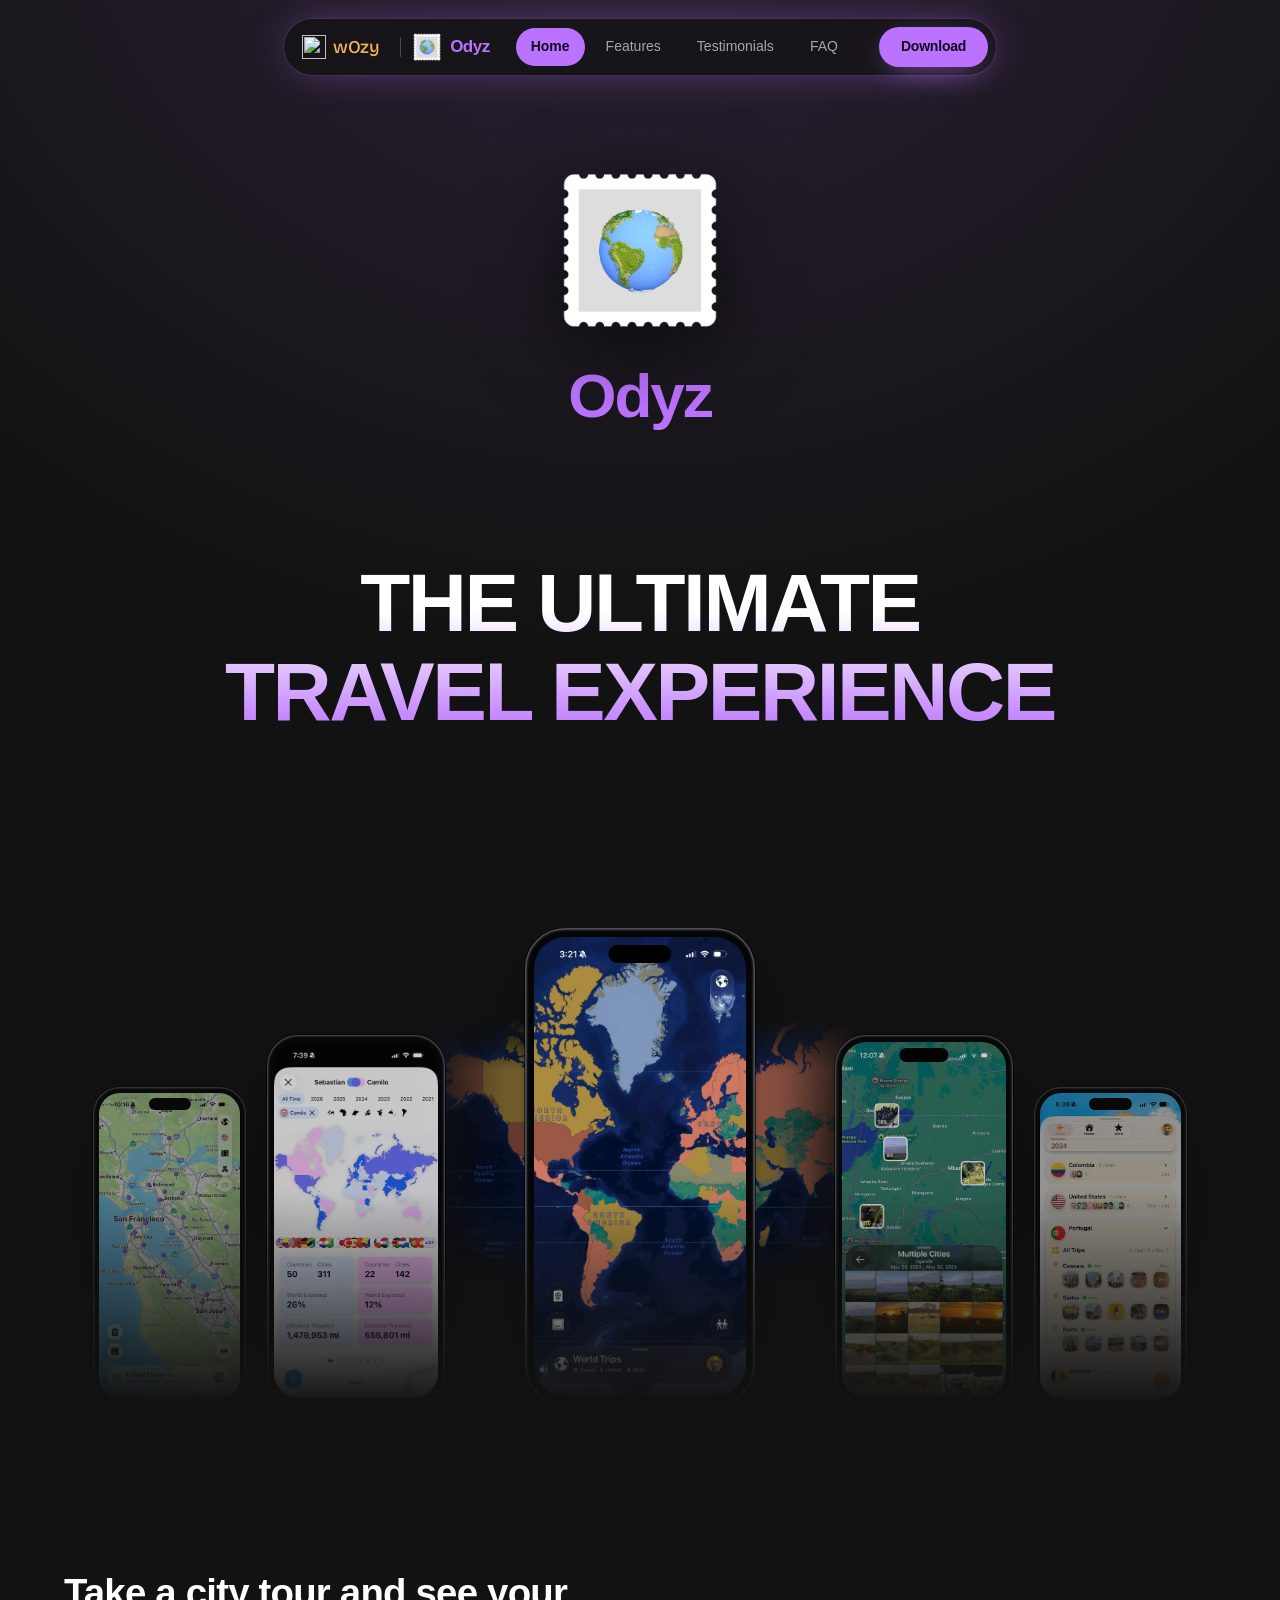
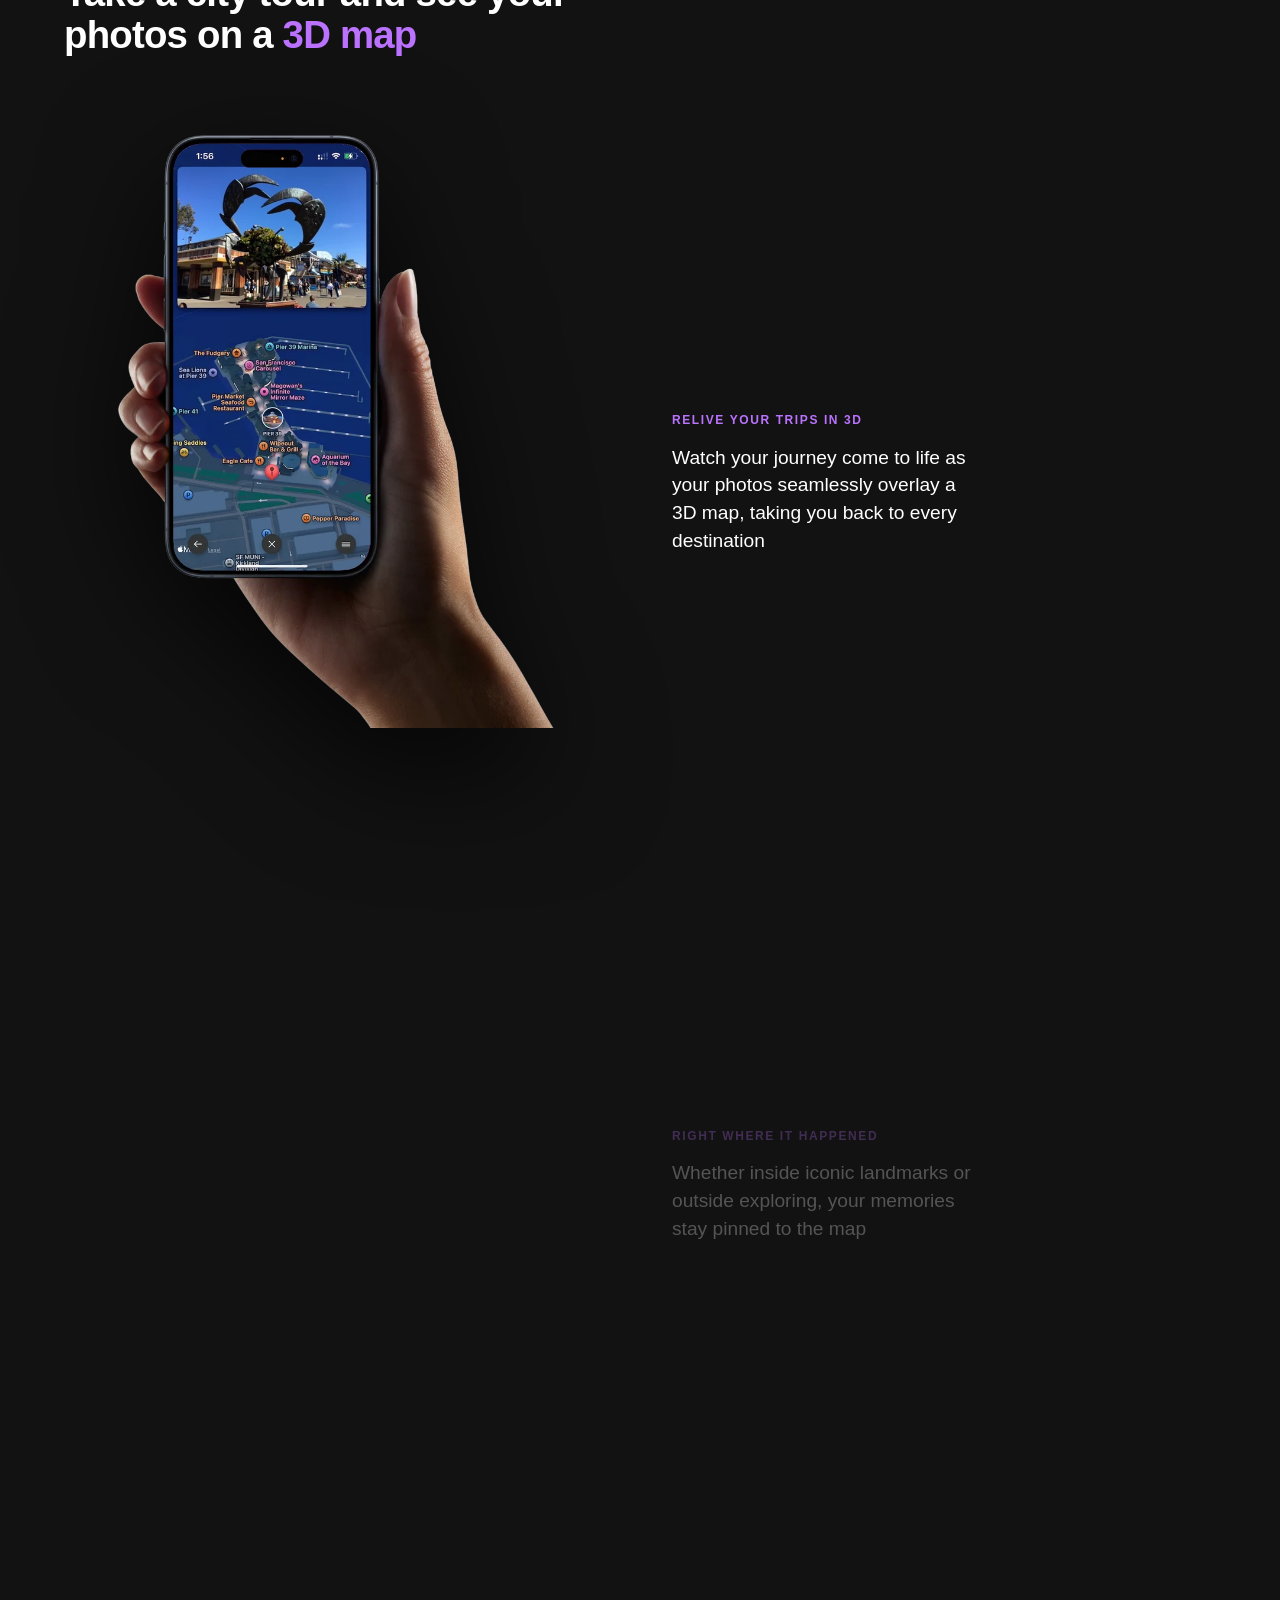
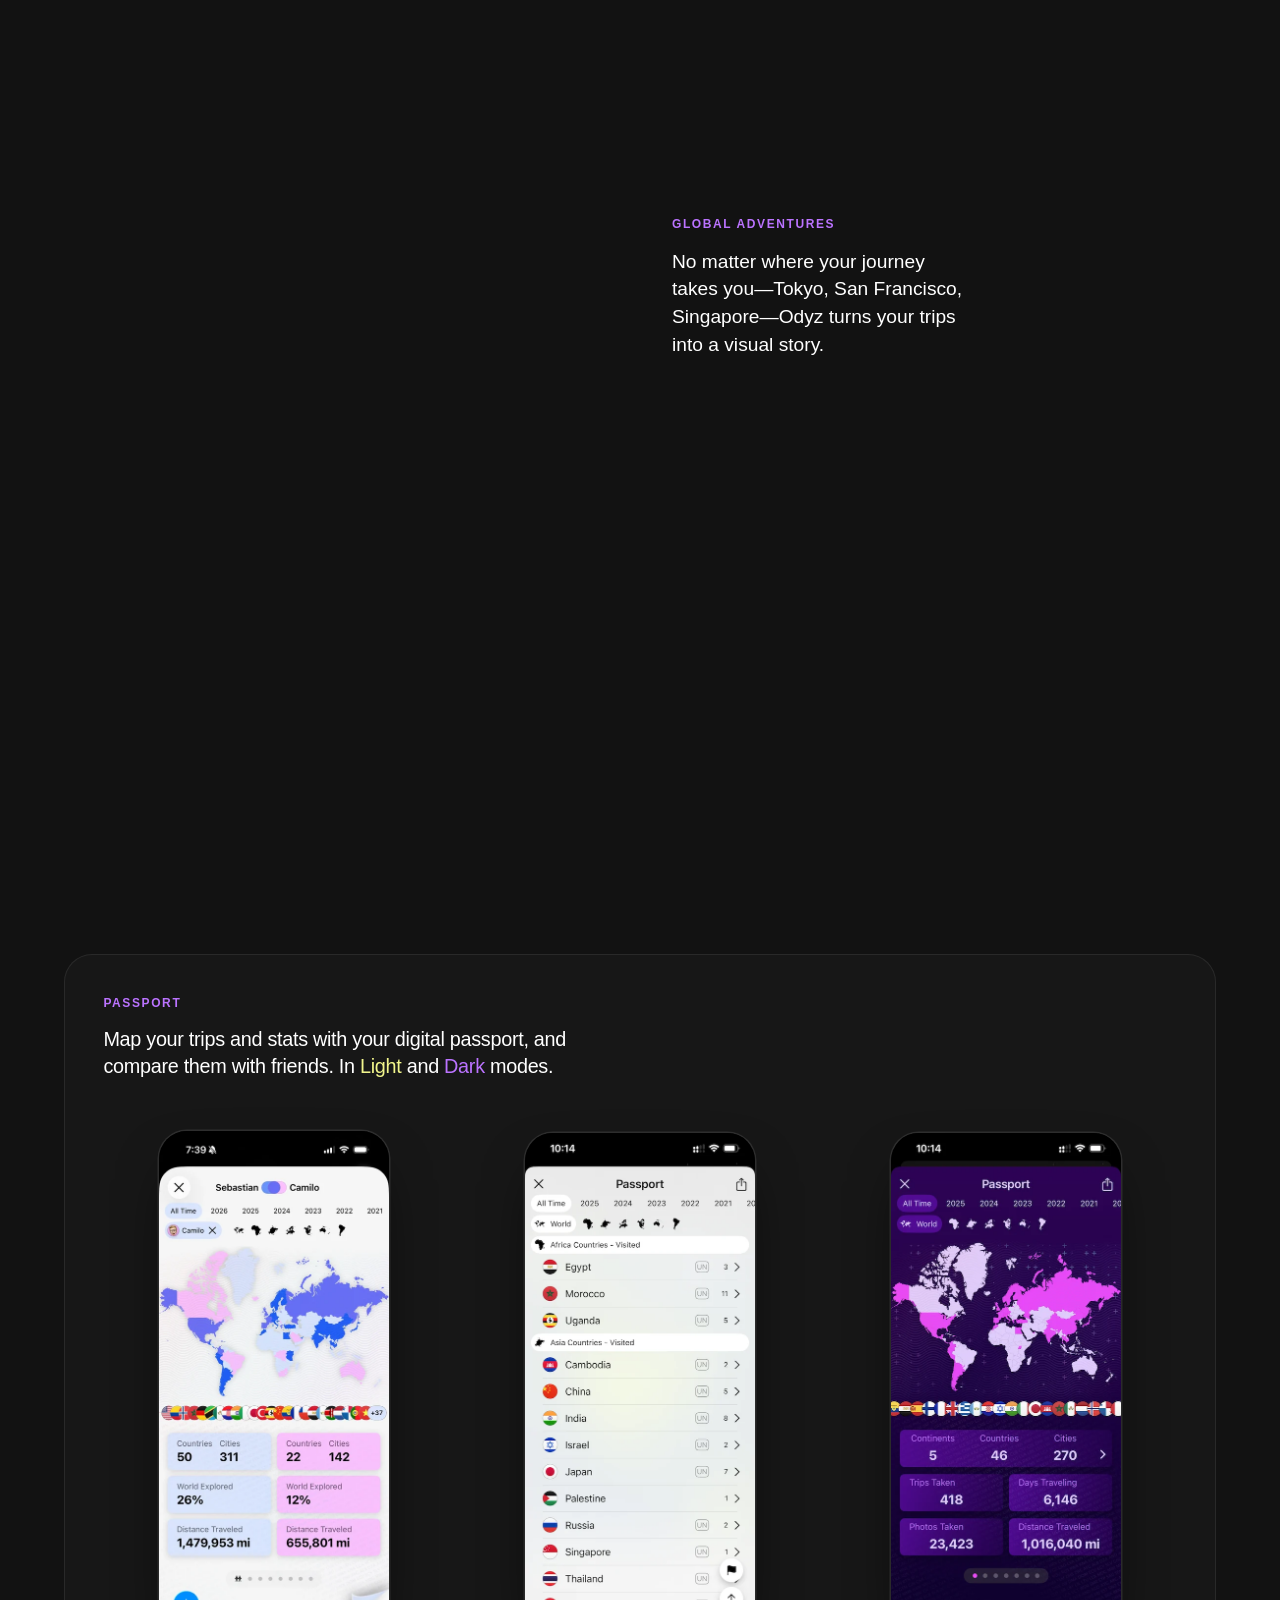
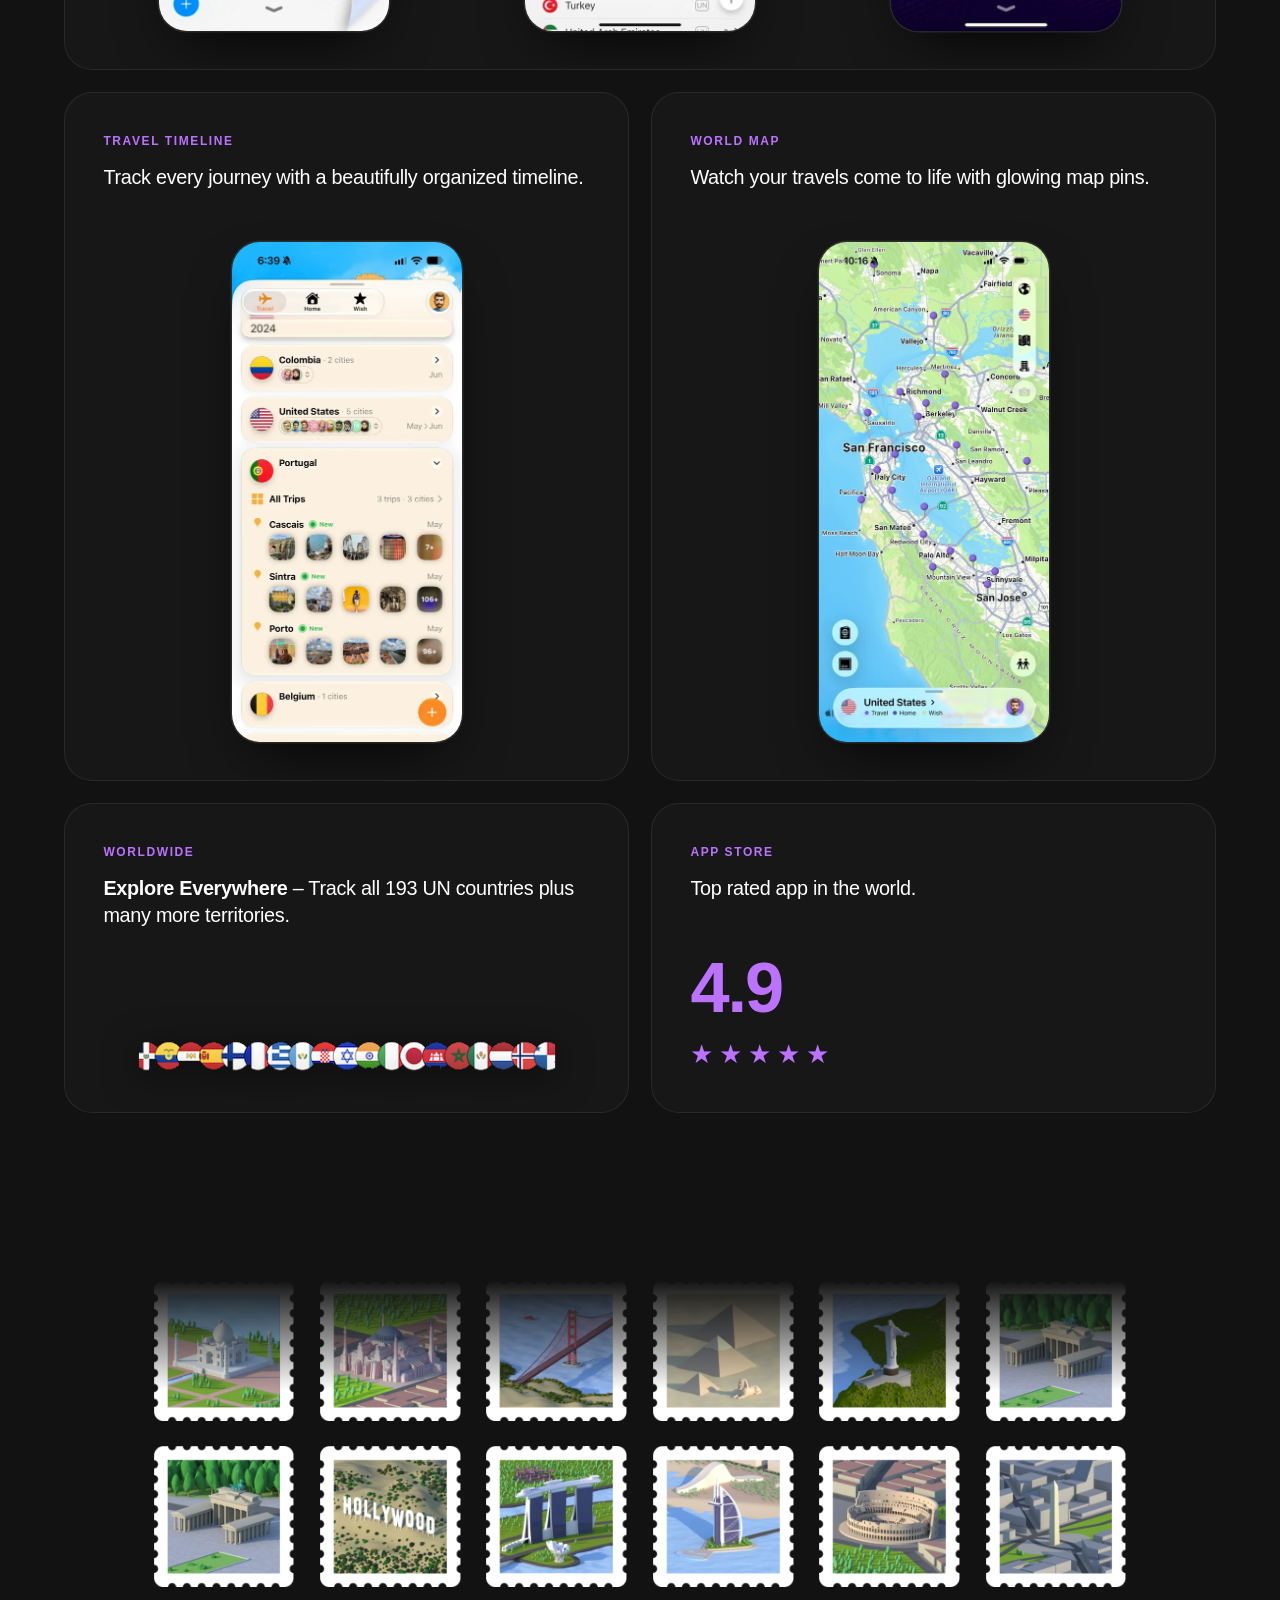
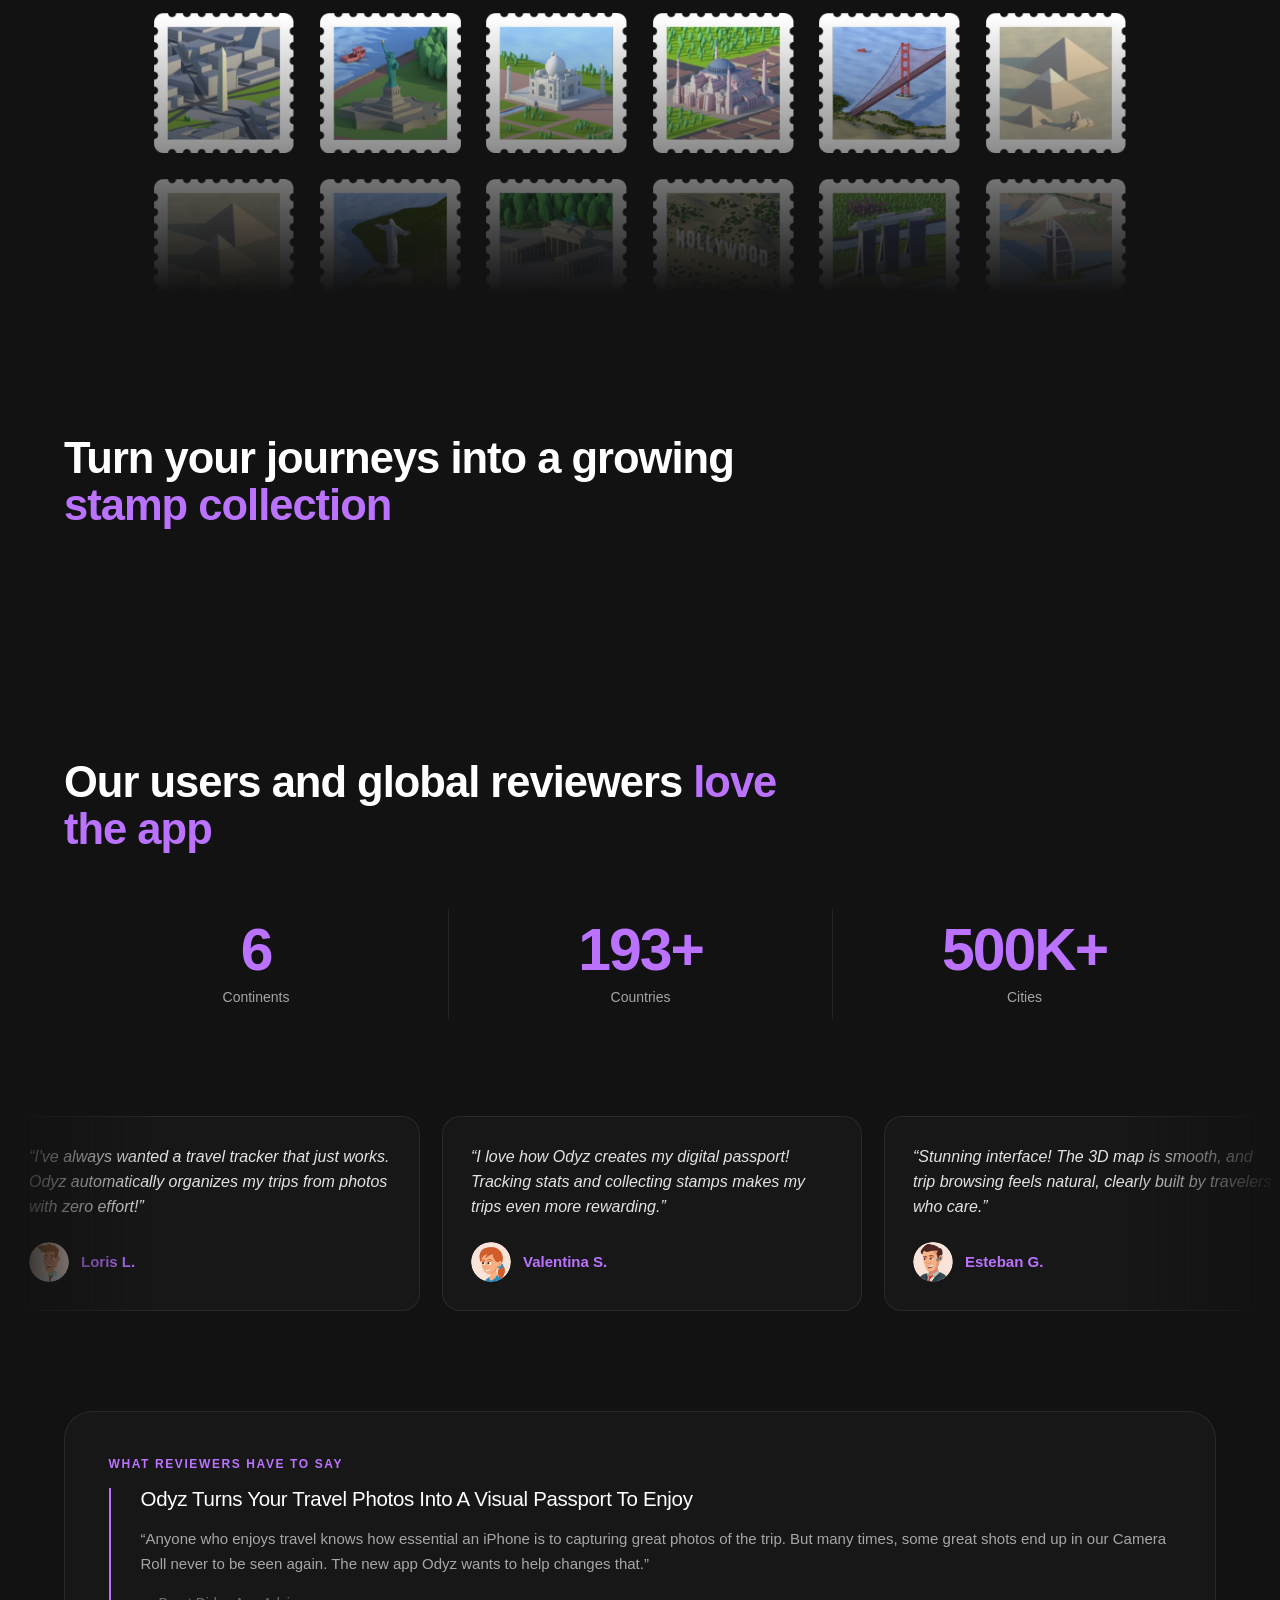
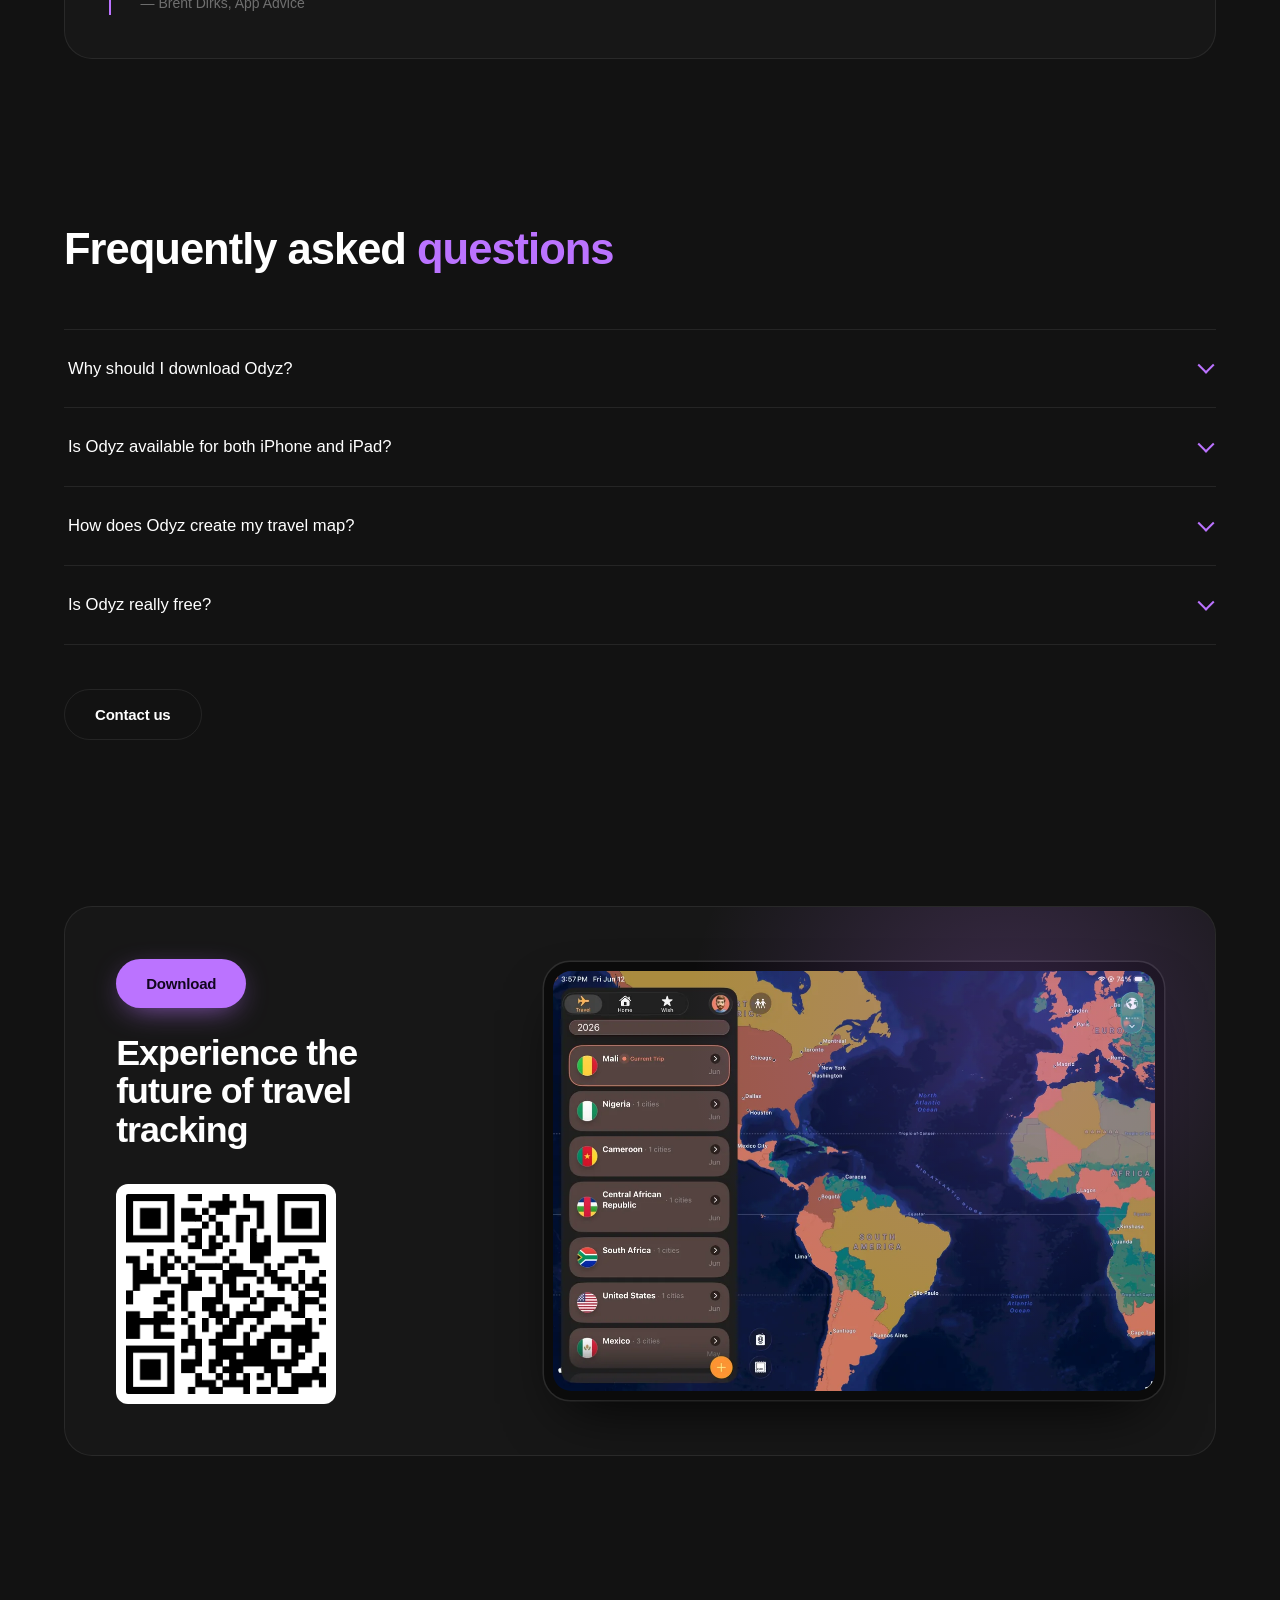
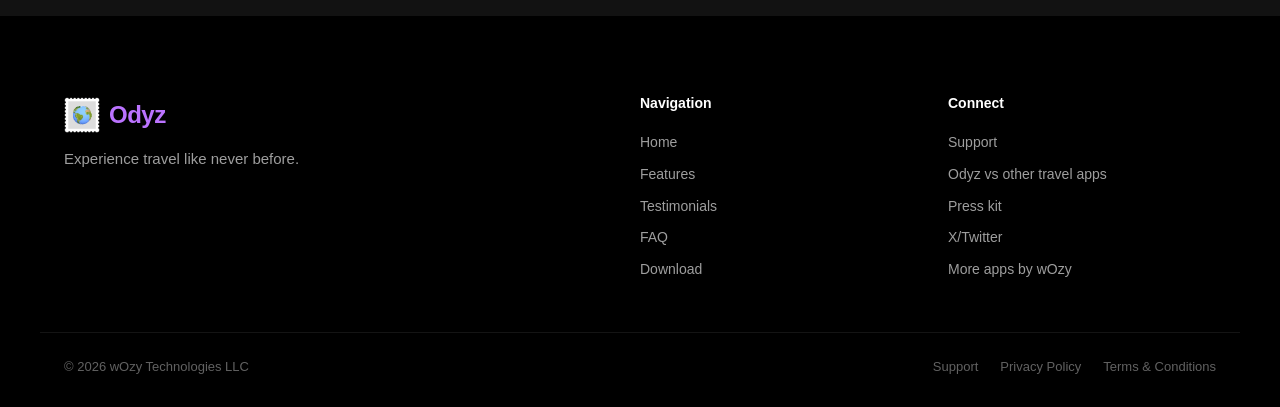
==== commit a0102d8b: "Compare page: no competitor names, only where Odyz comes out ahead Rework /compare/ into Odyz vs oth" ====
--- a/docs/index.html
+++ b/docs/index.html
@@ -30,7 +30,7 @@
 <link rel="stylesheet" href="https://api.fontshare.com/v2/css?f[]=satoshi@900,700,500,400&display=swap">
 
 <link rel="stylesheet" href="https://fonts.googleapis.com/css2?family=Bricolage+Grotesque:opsz,wght@12..96,500&text=wOzy&display=swap">
-<link rel="stylesheet" href="styles.css?v=19765326">
+<link rel="stylesheet" href="styles.css?v=5fc31645">
 
 <script type="application/ld+json">
 {
--- a/docs/styles.css
+++ b/docs/styles.css
@@ -690,12 +690,4 @@
 .cmp-no { color: var(--text-faint); }
 .cmp-note { margin-top: 16px; font-size: 14px !important; color: var(--text-faint) !important; }
 
-.cmp-pick { display: grid; grid-template-columns: repeat(2, minmax(0, 1fr)); gap: 18px; margin-top: 26px; }
-.cmp-pick > div { background: var(--surface); border: 1px solid var(--line); border-radius: var(--radius-sm); padding: 24px 26px; }
-.cmp-pick h3 { font-size: 19px; margin-bottom: 10px; }
-.cmp-pick .pk-list { columns: 1; }
 .cmp .accordion { max-width: 860px; }
-
-@media (max-width: 700px) {
-  .cmp-pick { grid-template-columns: 1fr; }
-}
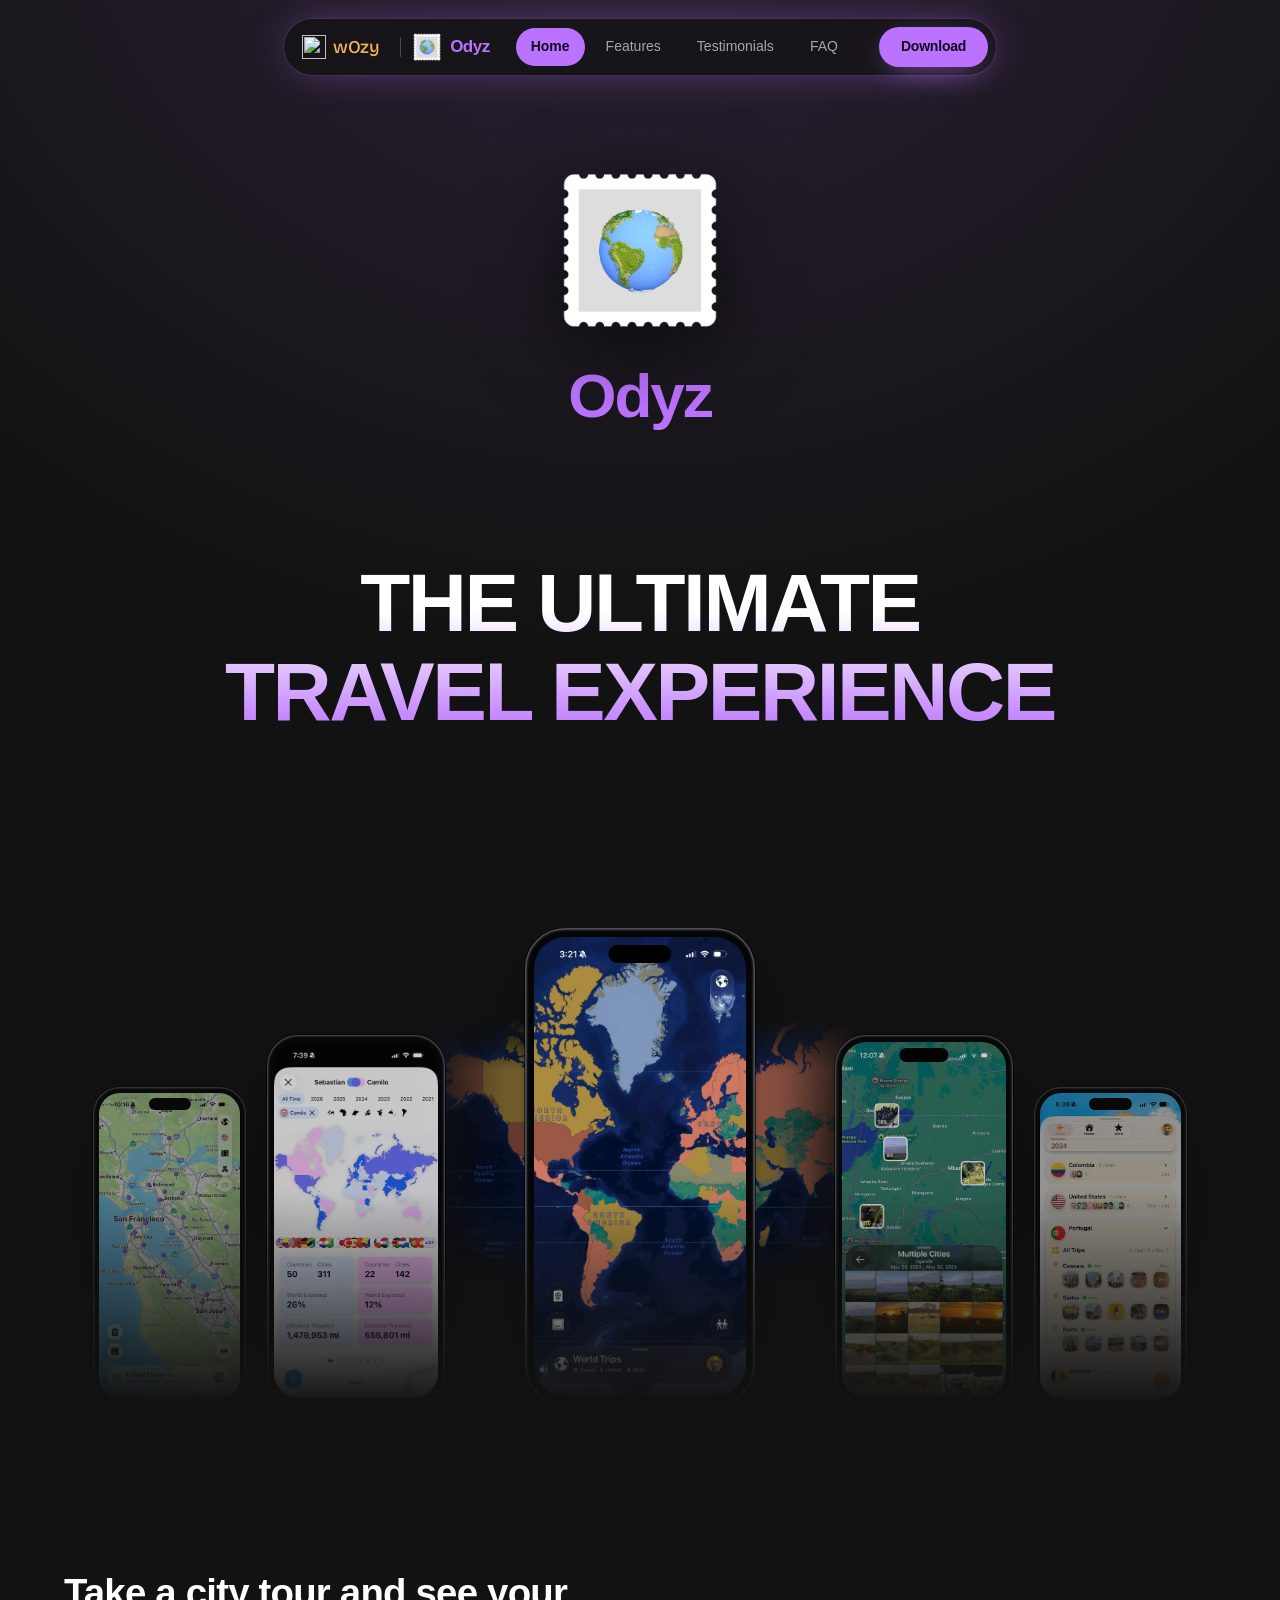
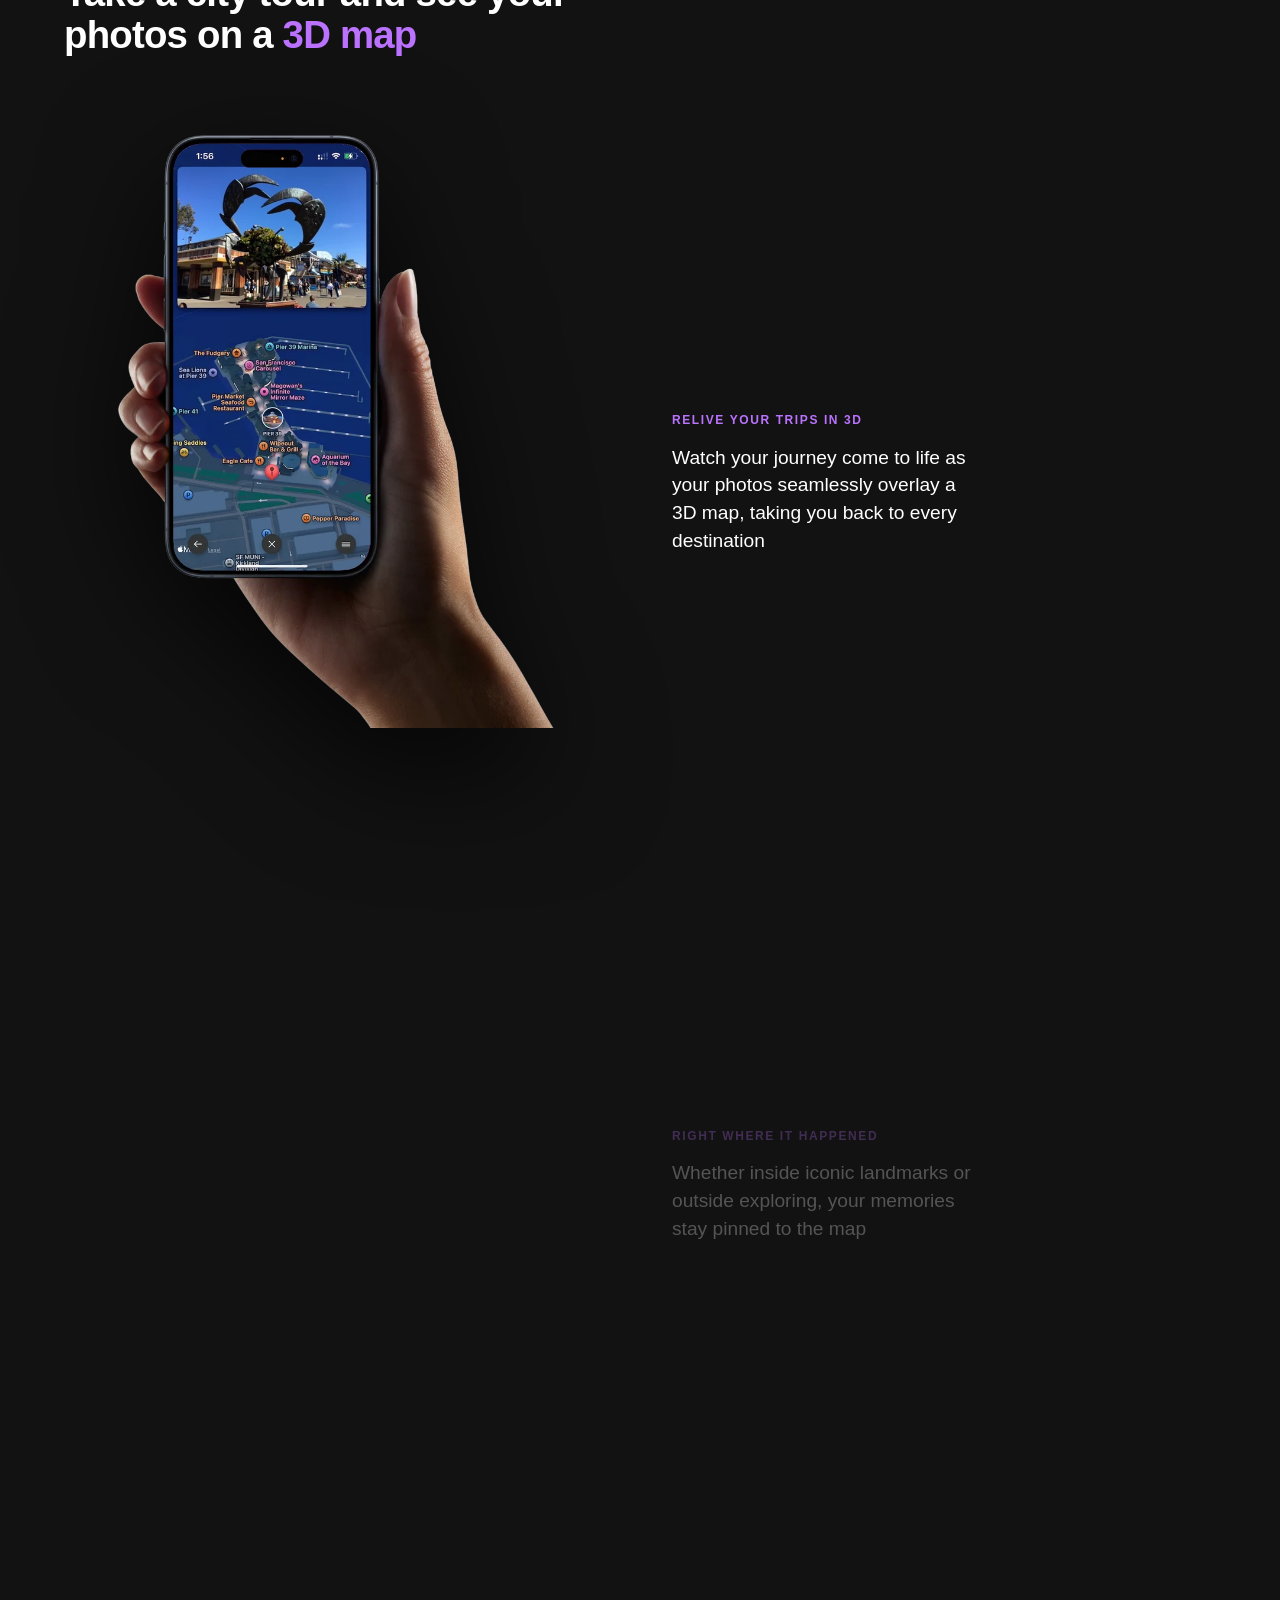
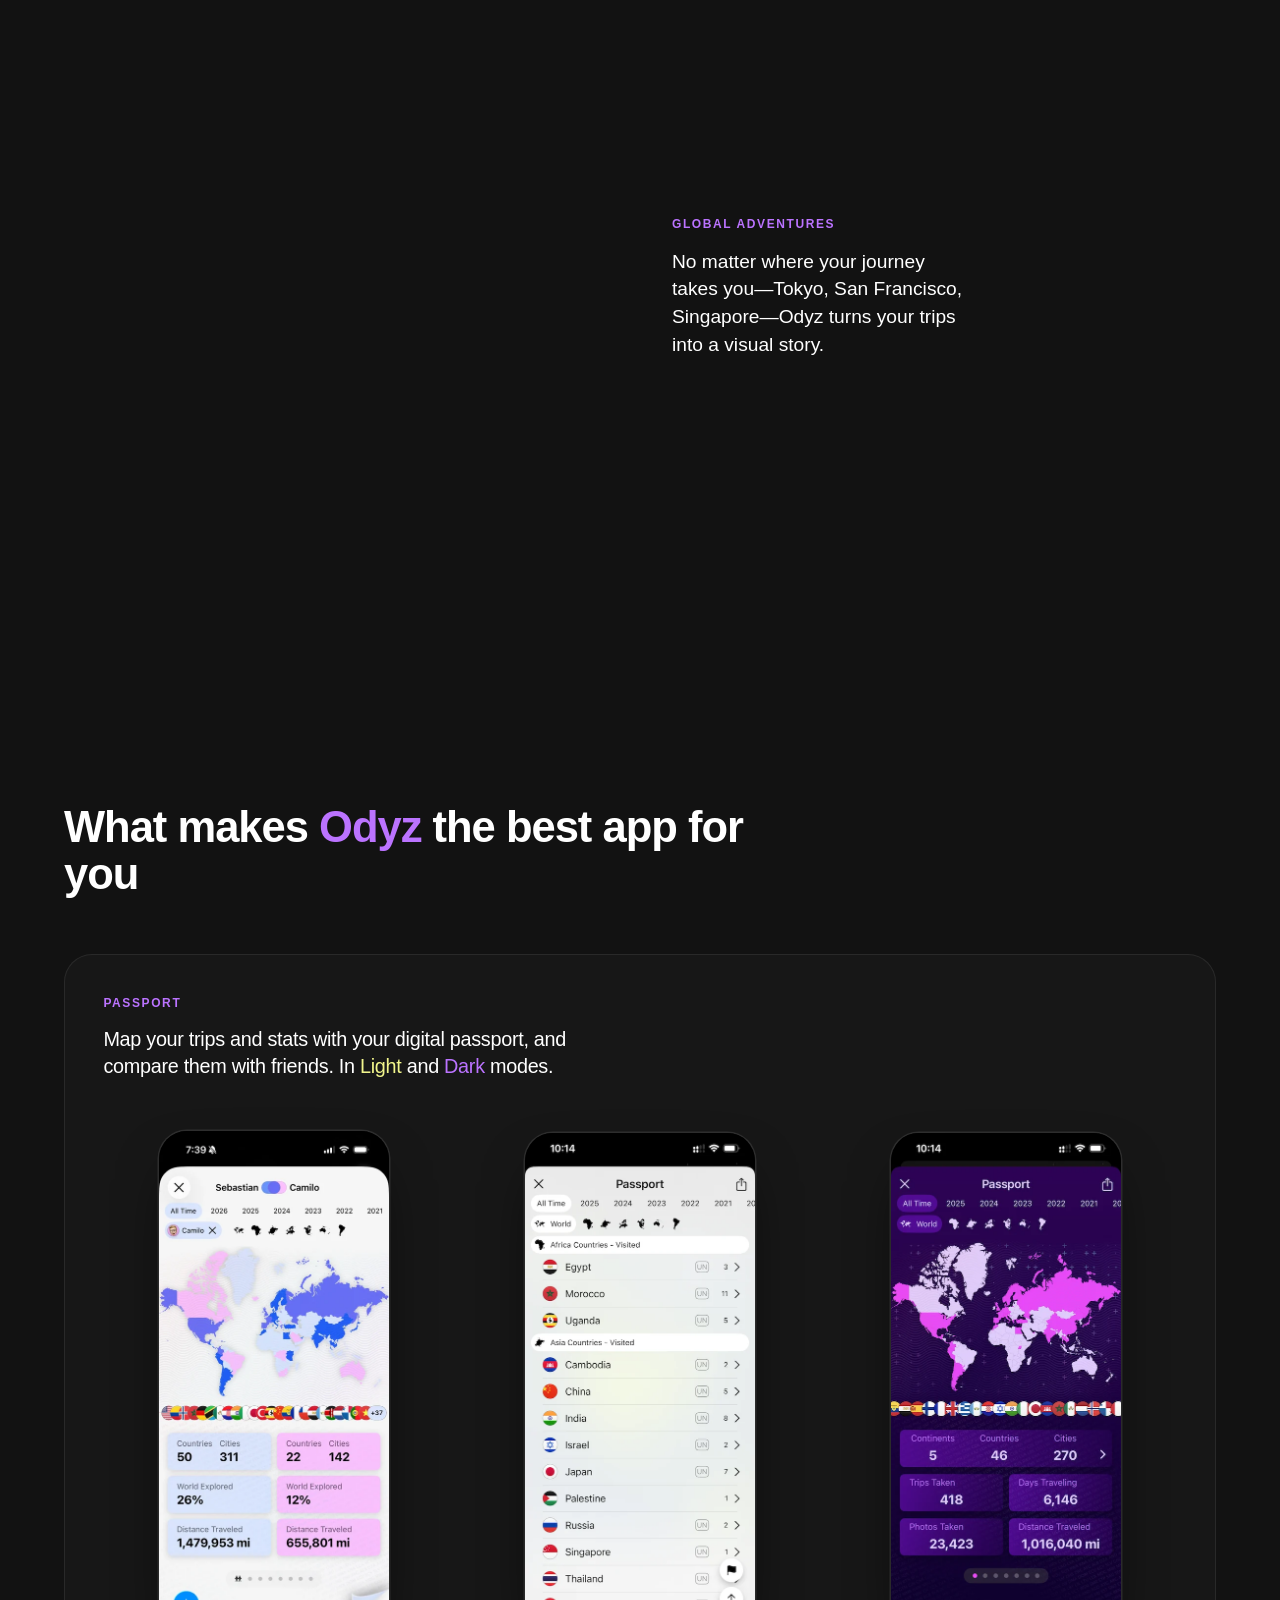
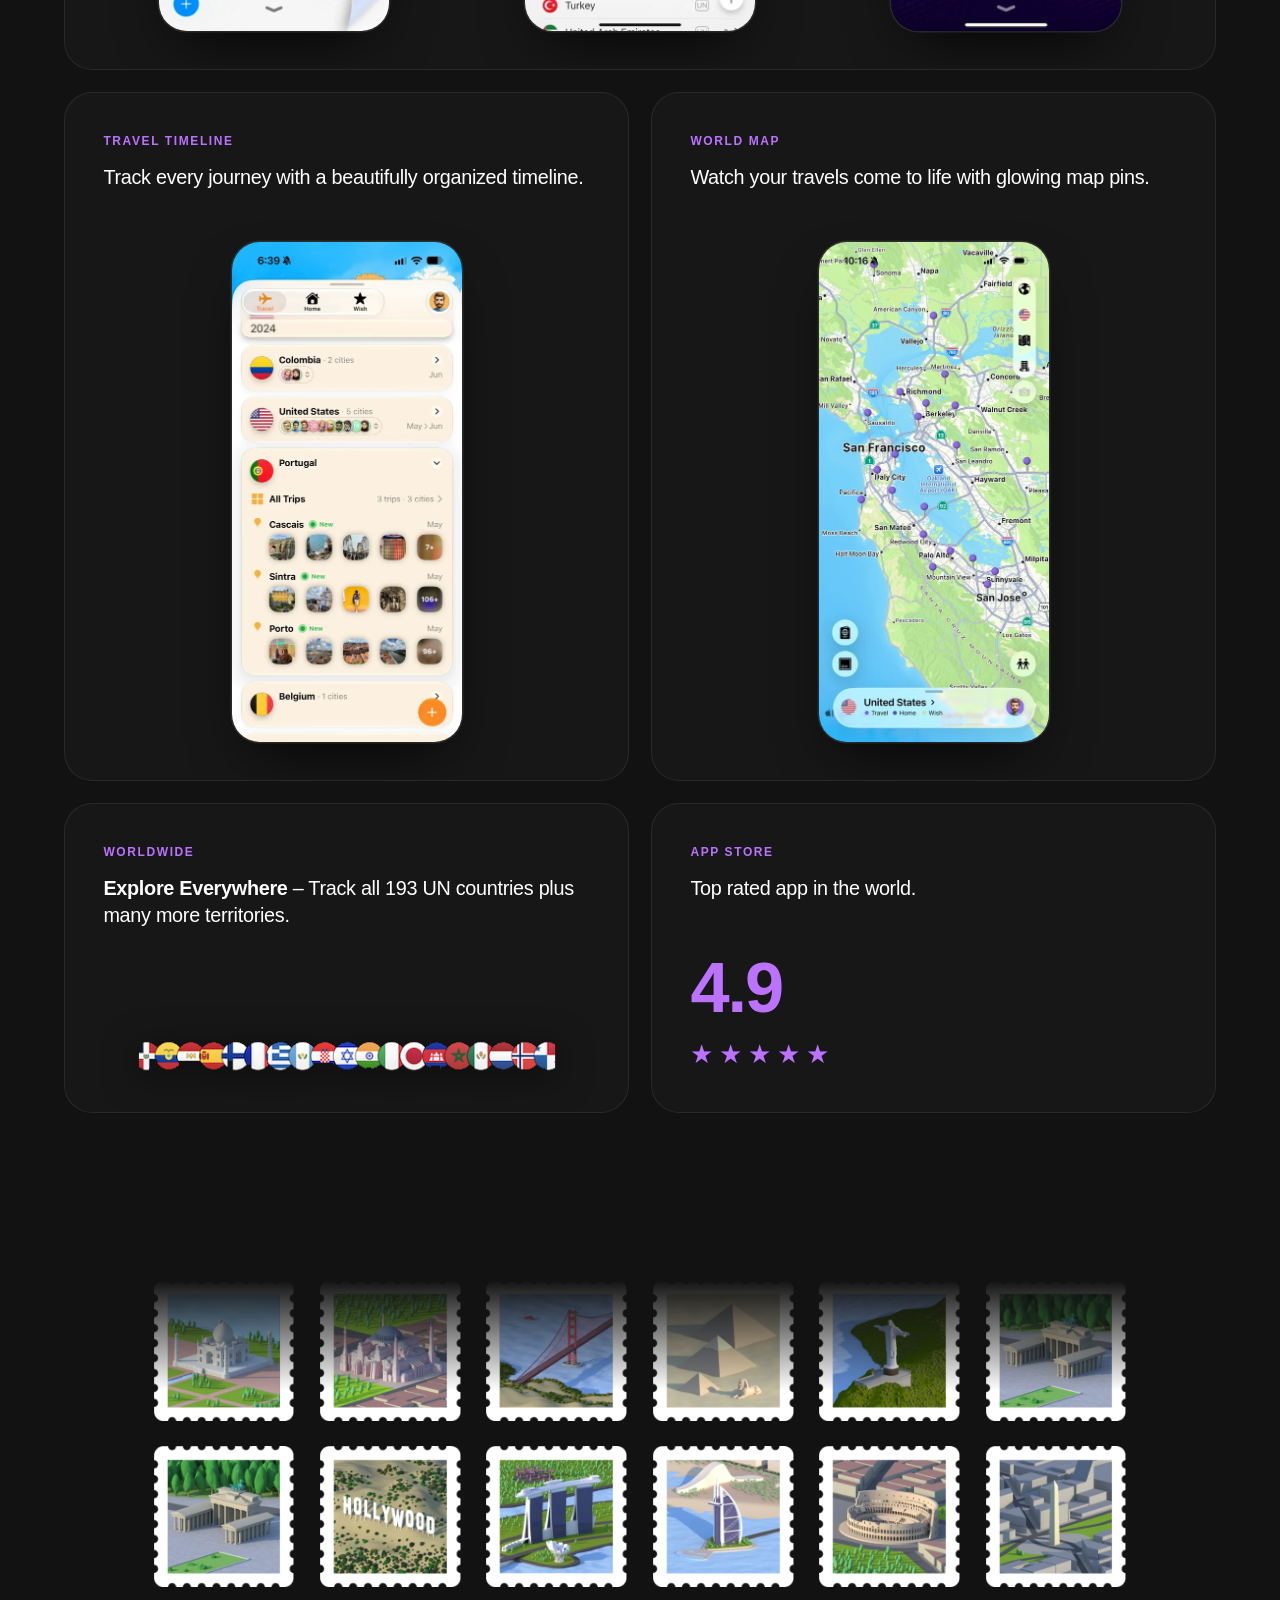
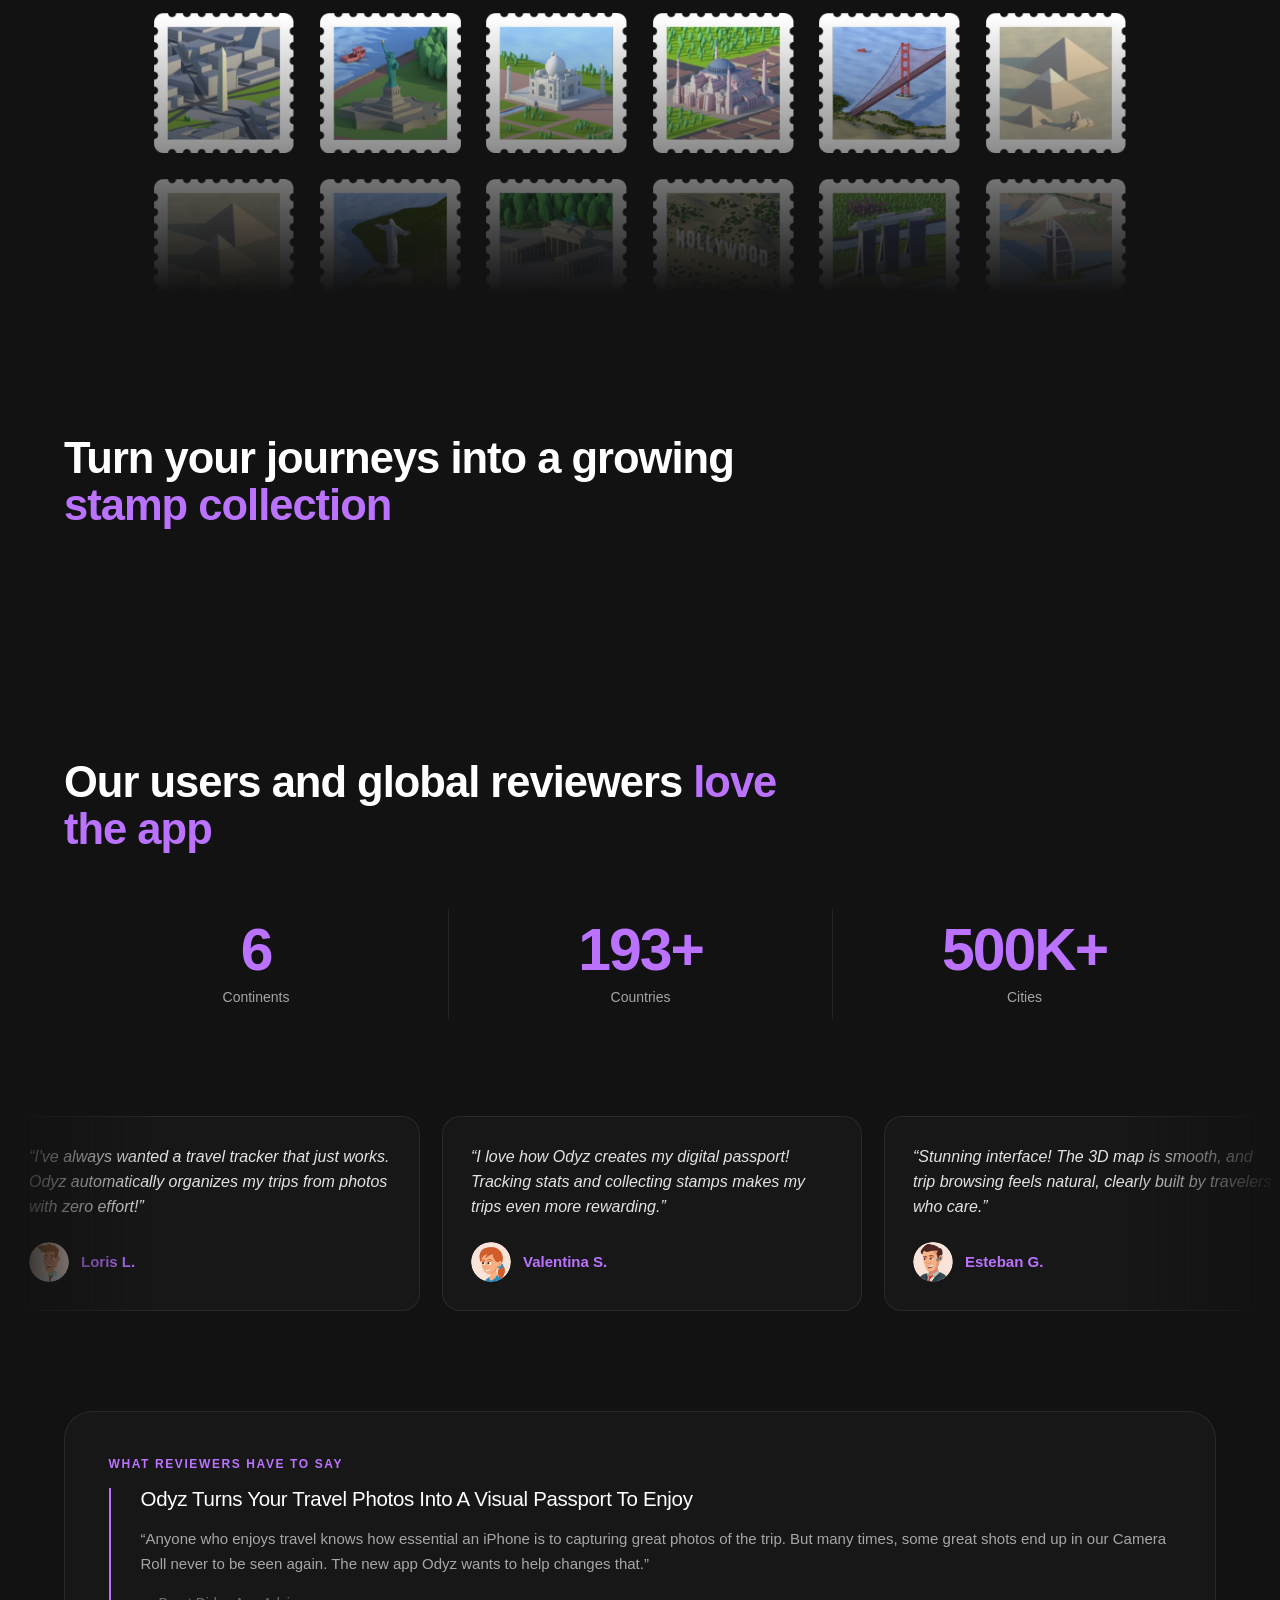
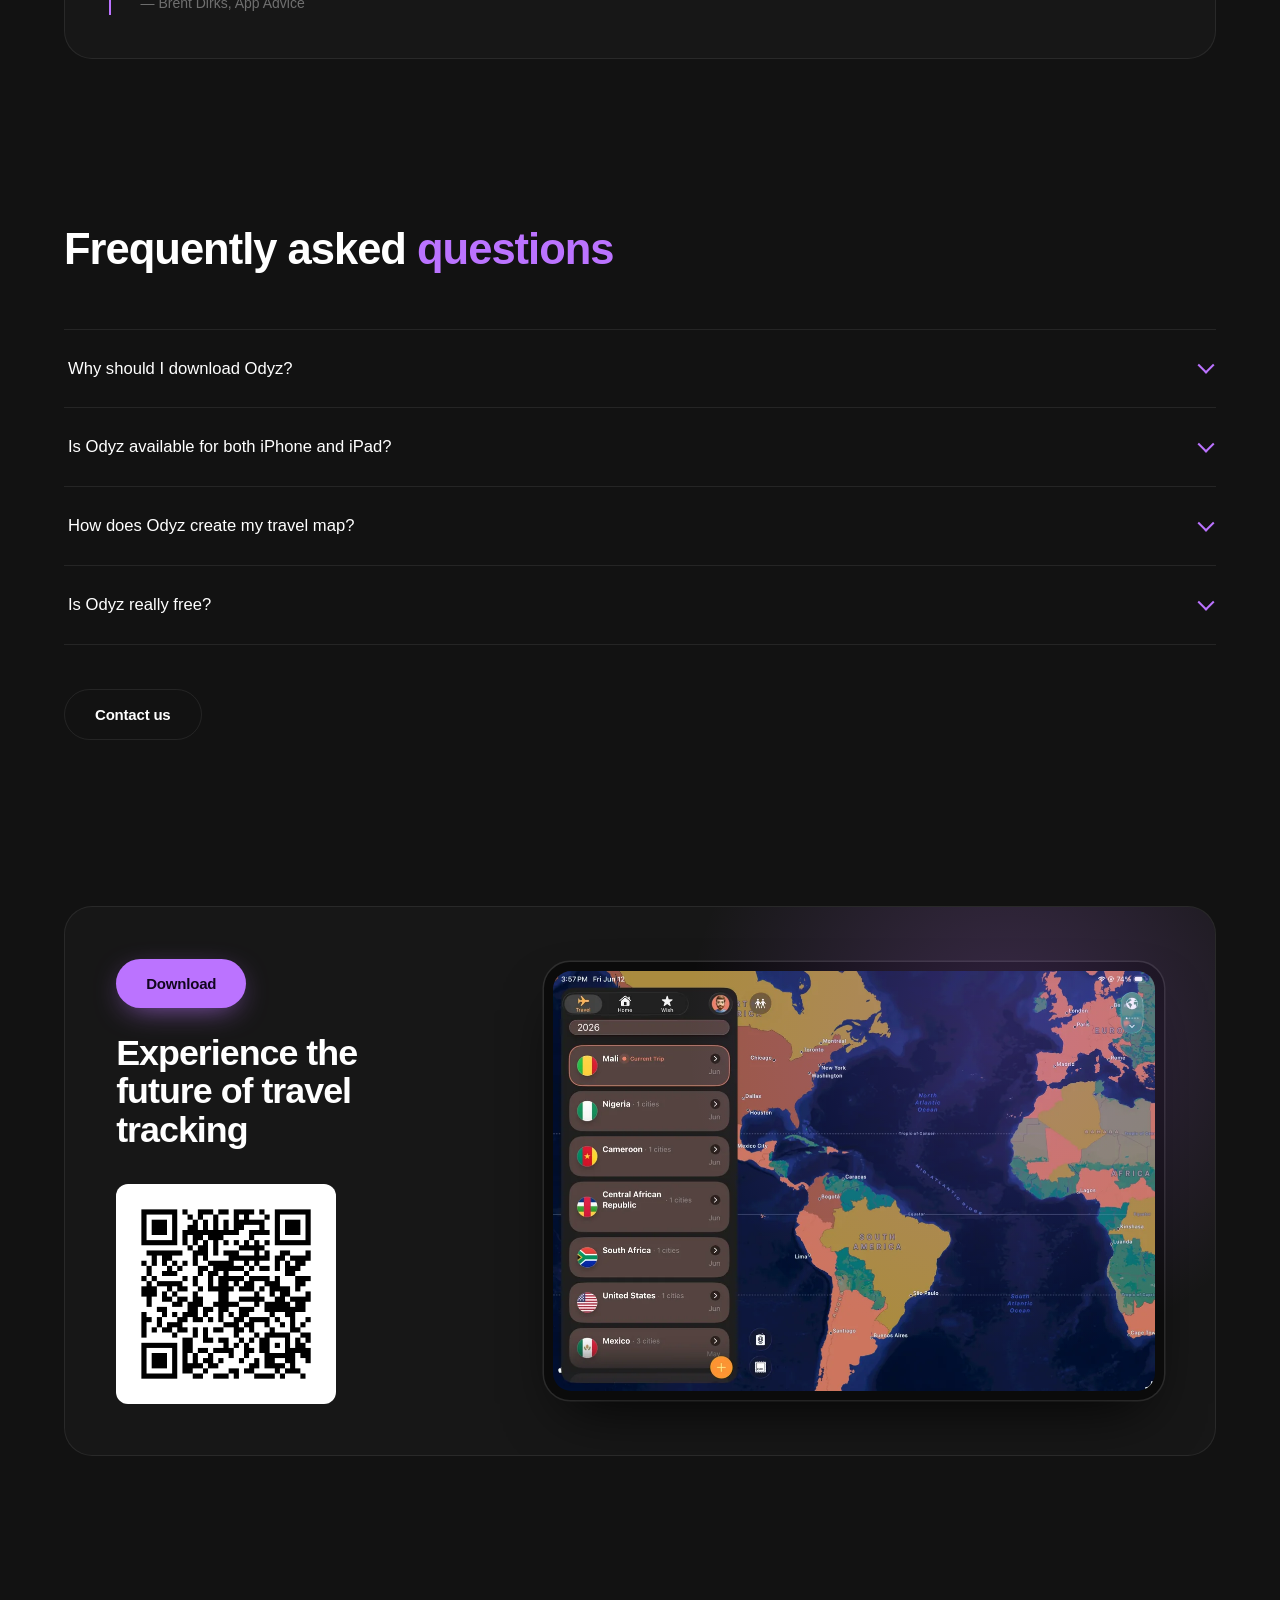
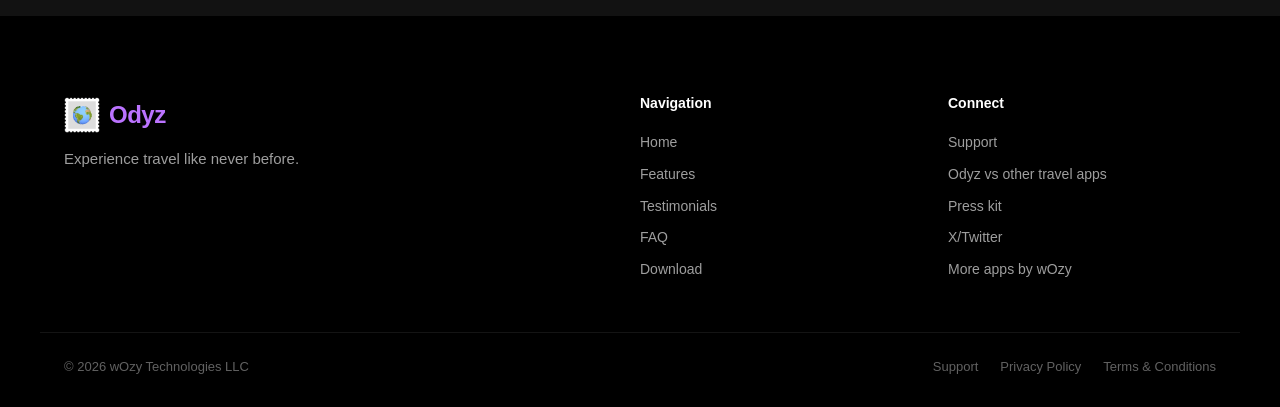
==== commit 55d41a3d: "QR code: open Odyz in the App Store, not the App Store home page The download card's QR code encoded" ====
--- a/docs/index.html
+++ b/docs/index.html
@@ -358,7 +358,7 @@
       <div class="download-copy">
         <a class="btn" href="https://apps.apple.com/us/app/odyz/id6736624376" target="_blank" rel="noopener">Download</a>
         <h2>Experience the future of travel tracking</h2>
-        <img class="qr" src="assets/qr-appstore.png" alt="Scan to download Odyz on the App Store" width="220" height="220">
+        <img class="qr" src="assets/qr-appstore.png?v=f55dc64a" alt="Scan to download Odyz on the App Store" width="220" height="220">
       </div>
       <div class="download-visual">
         <div class="tablet"><img loading="lazy" width="1200" height="838" src="assets/screens/download-ipad.webp" alt="Odyz on iPad: a 2026 trip list beside a world map with visited countries filled in"></div>
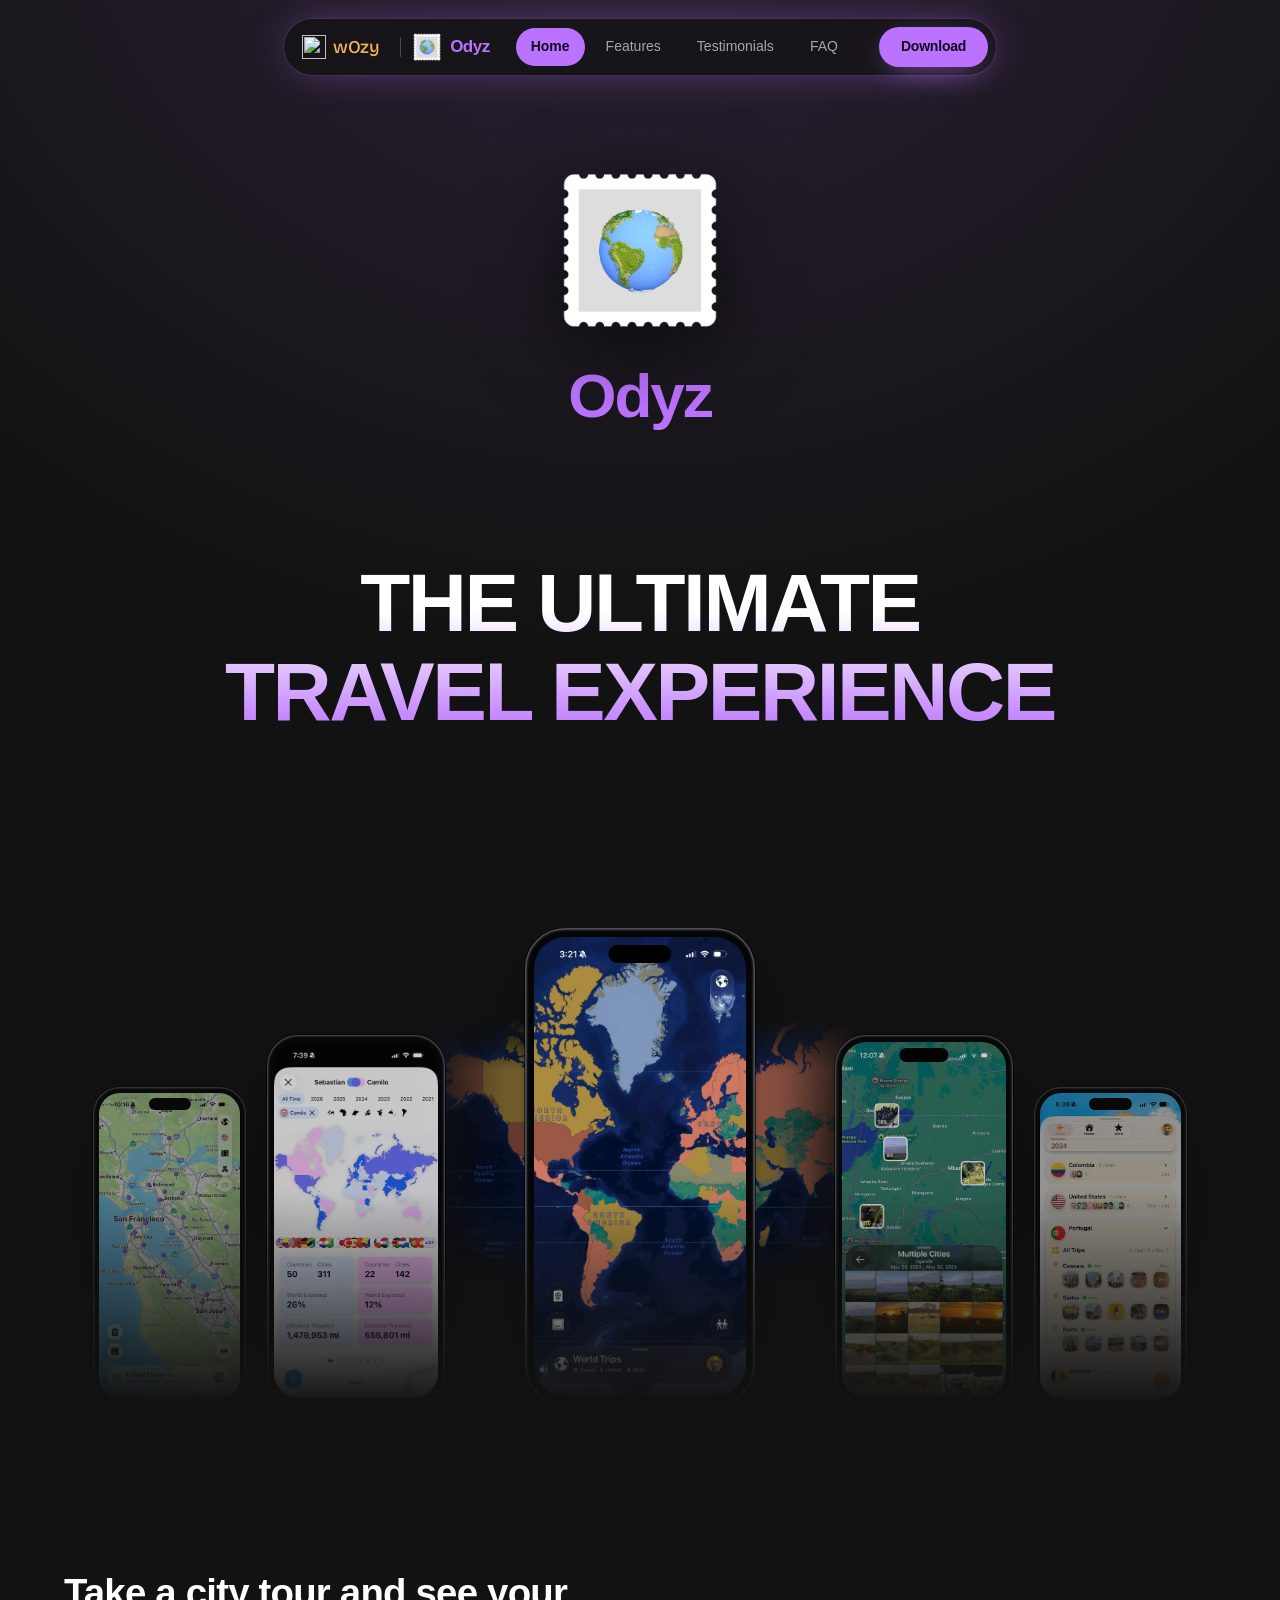
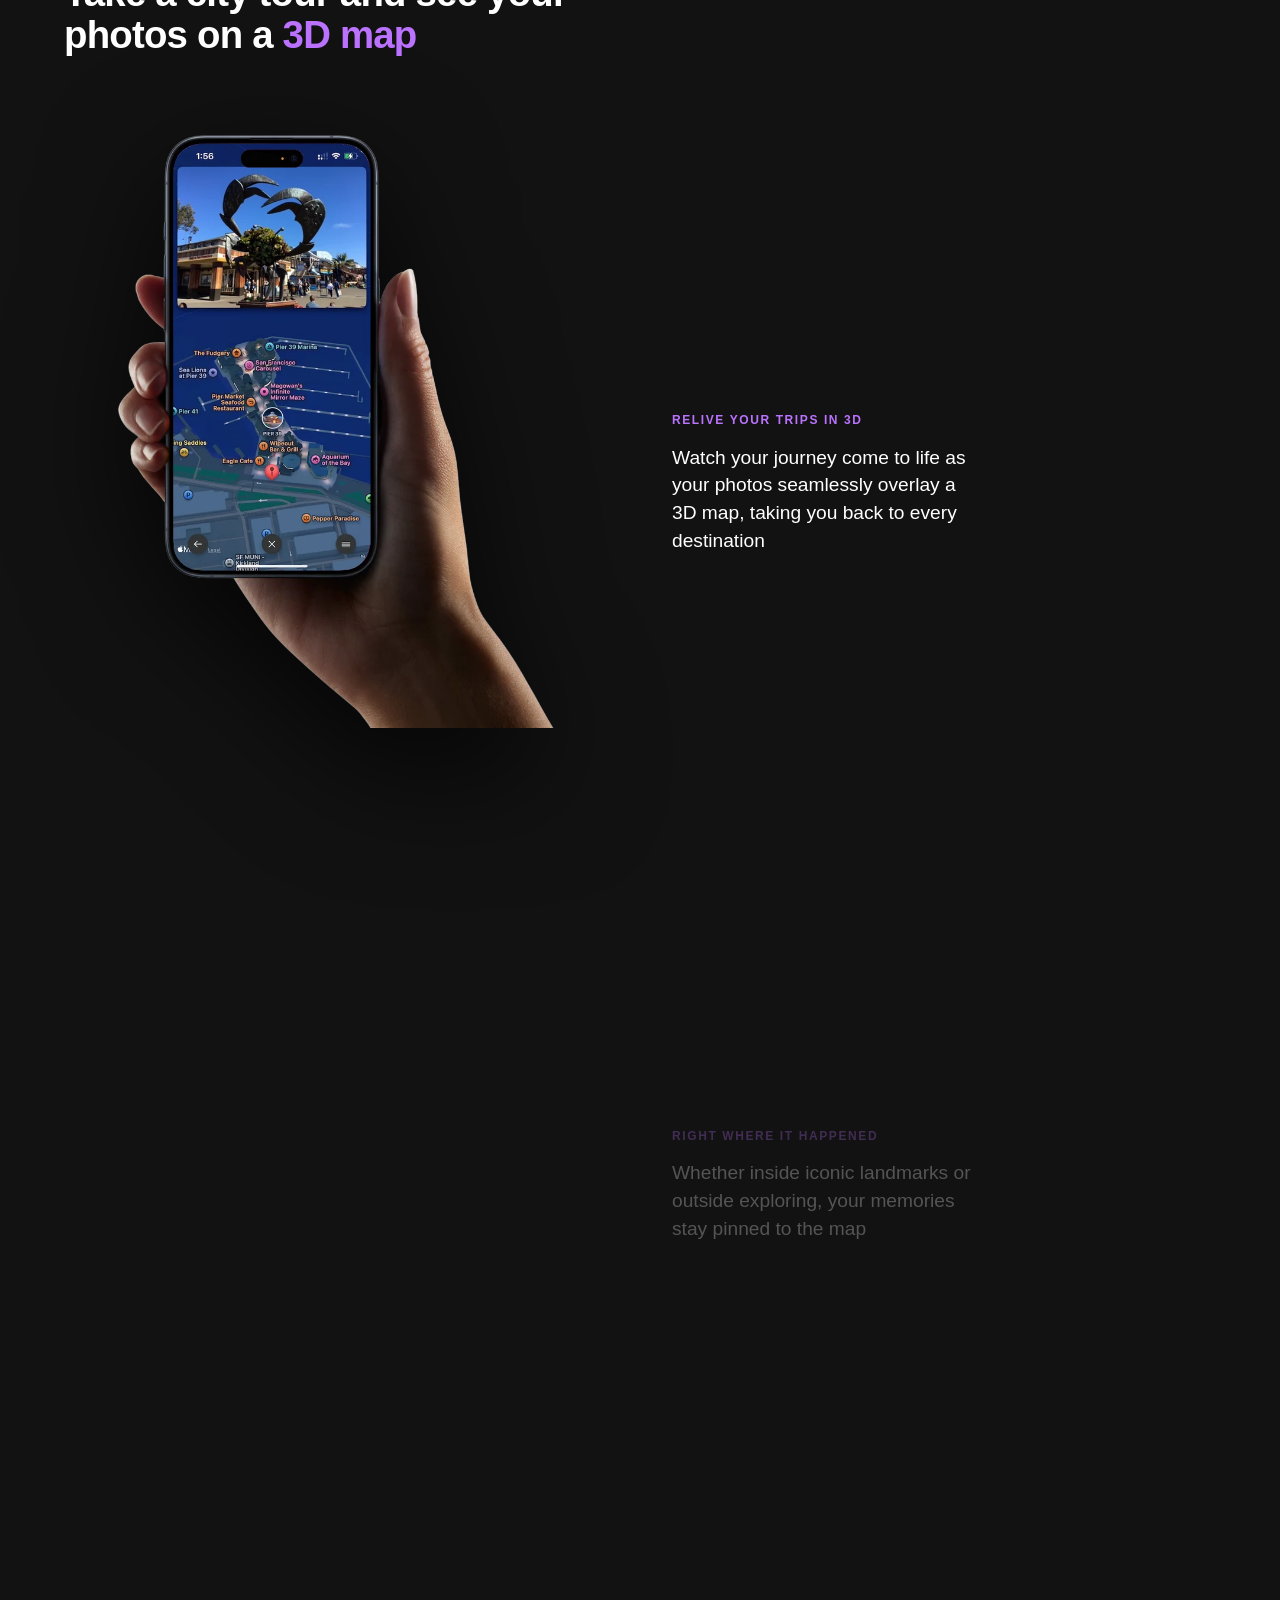
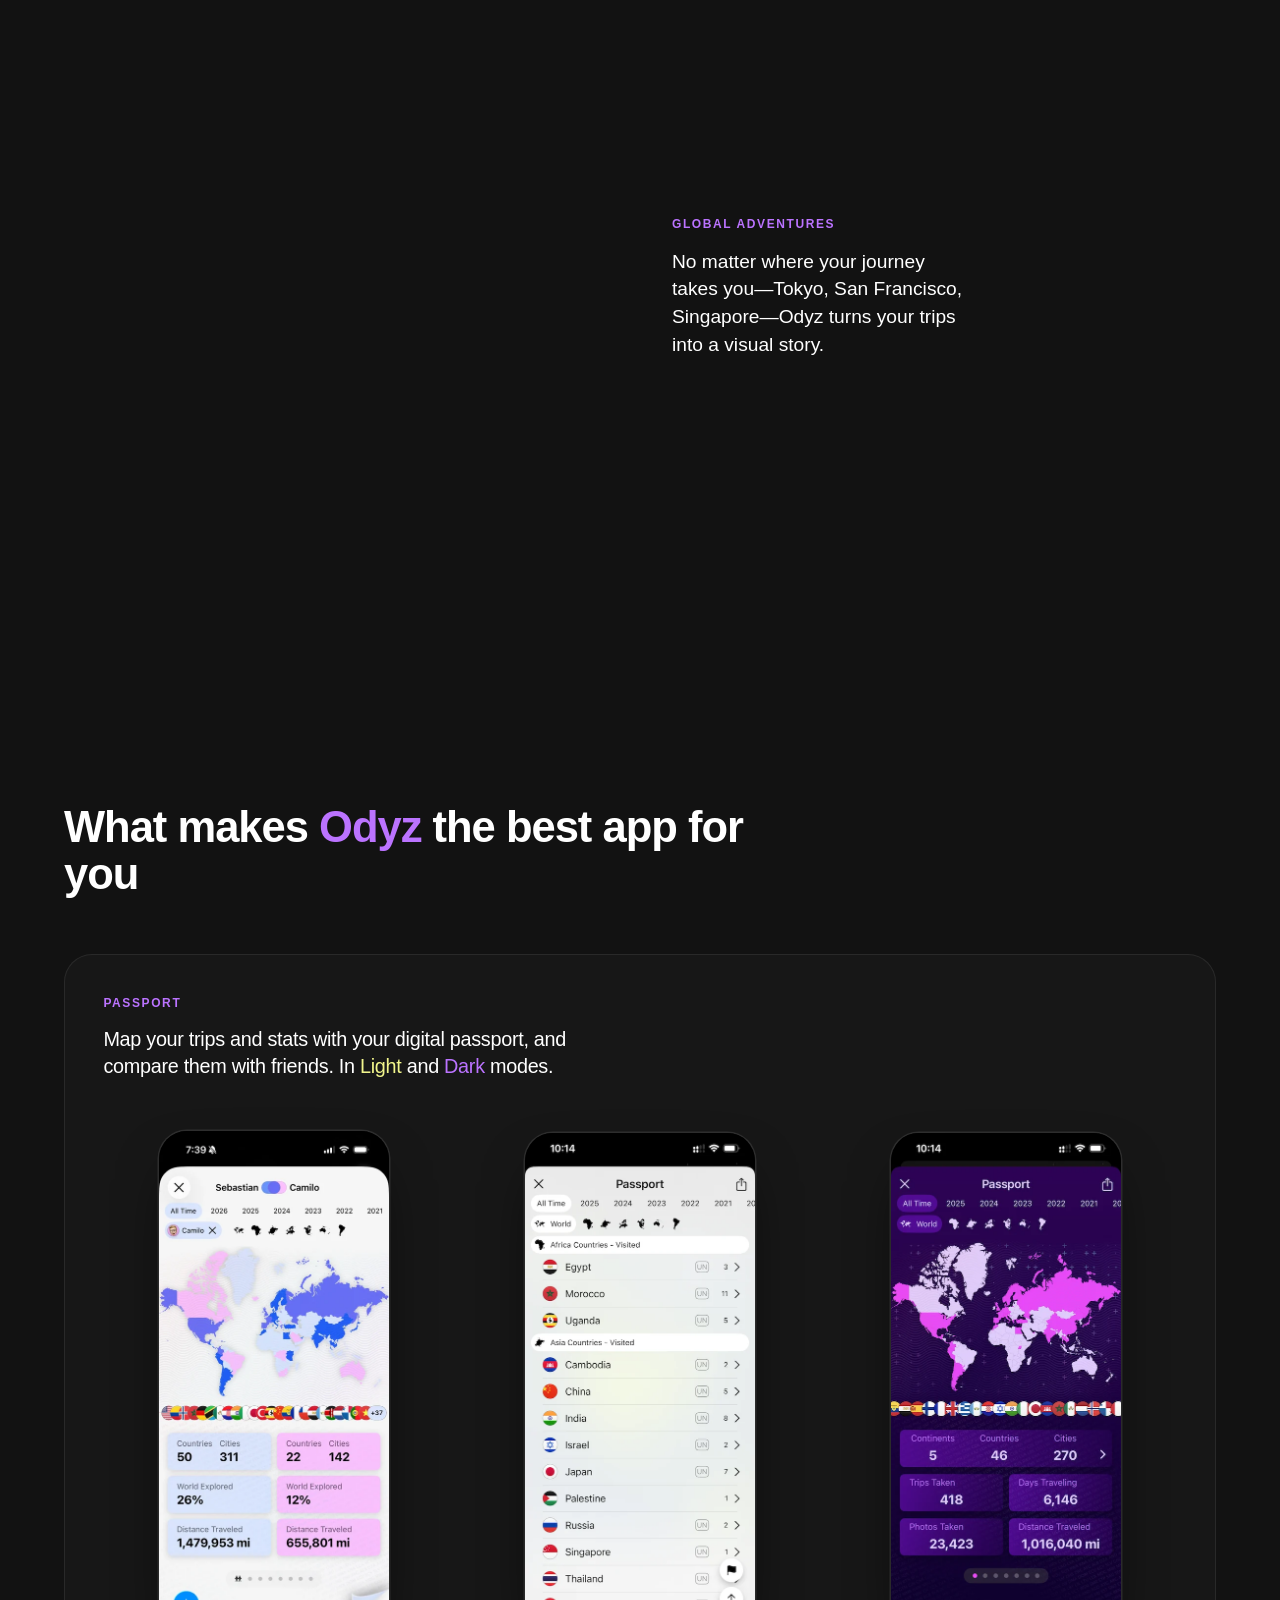
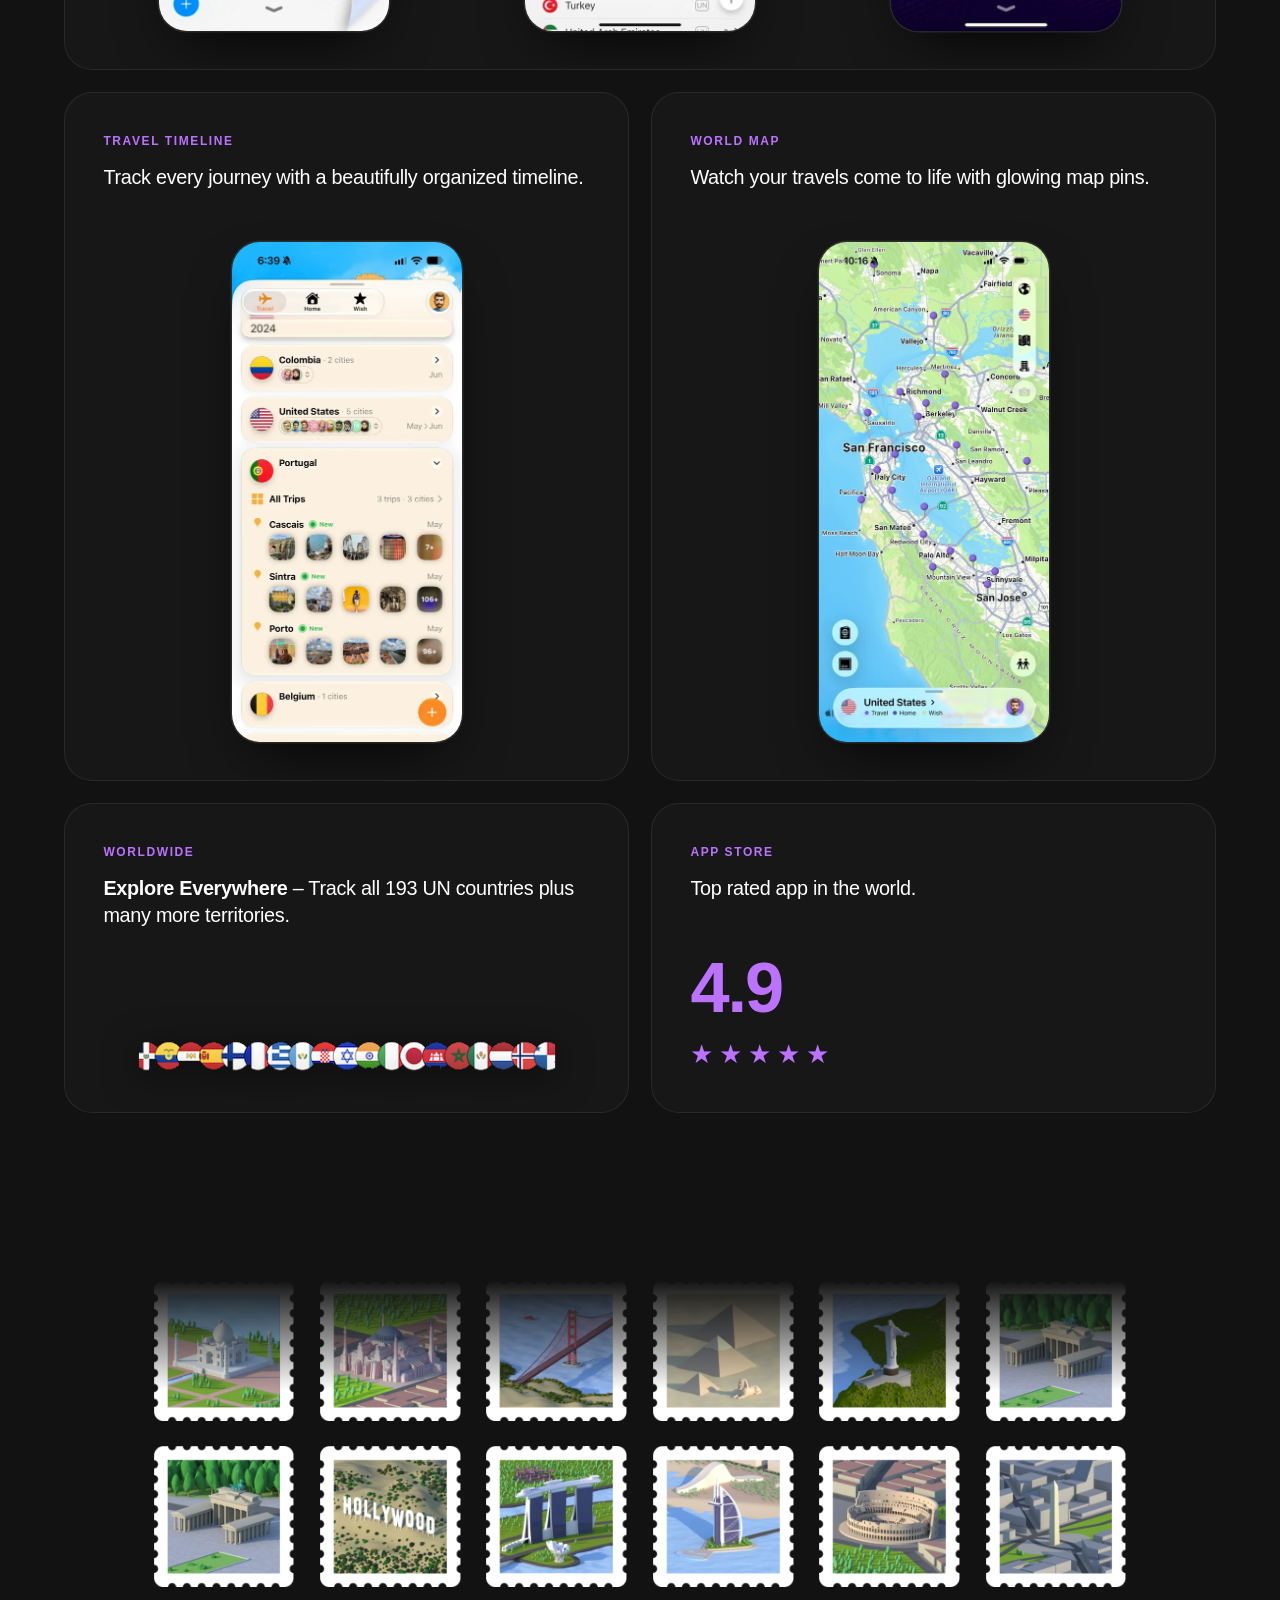
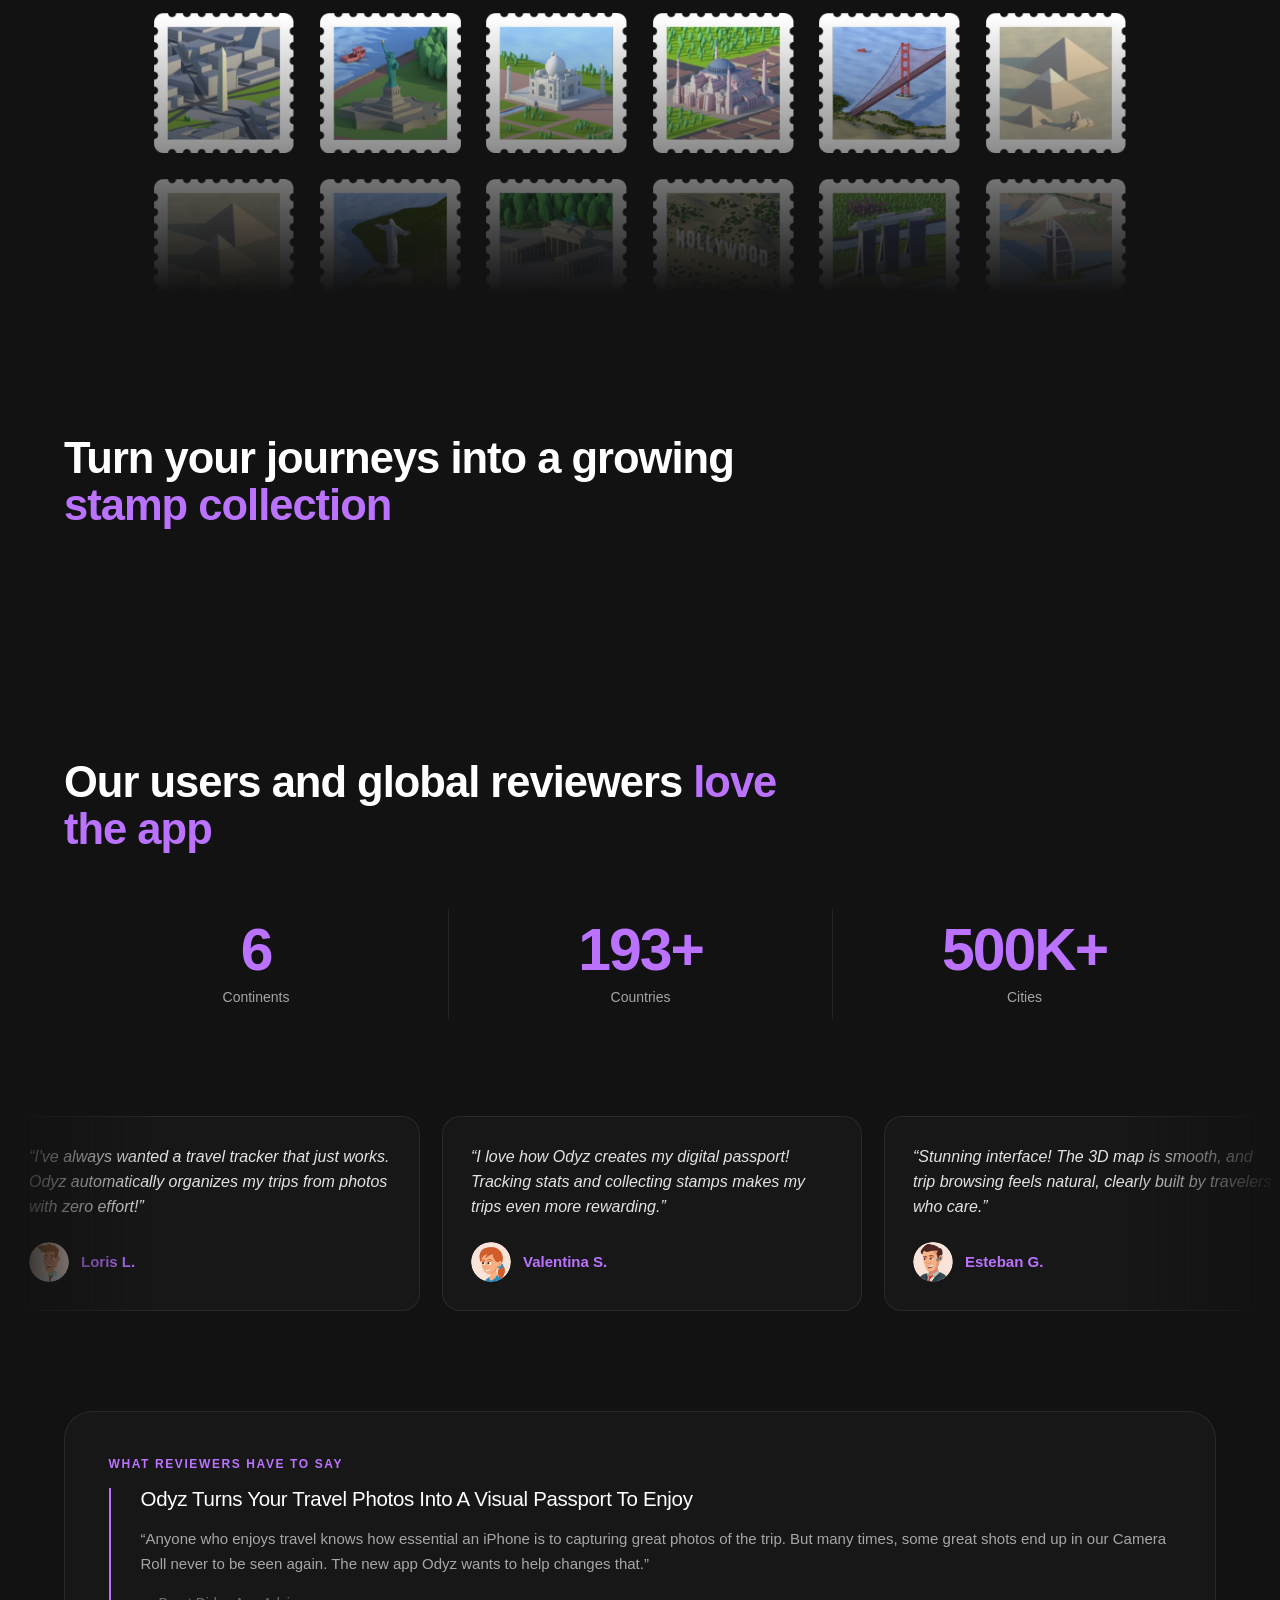
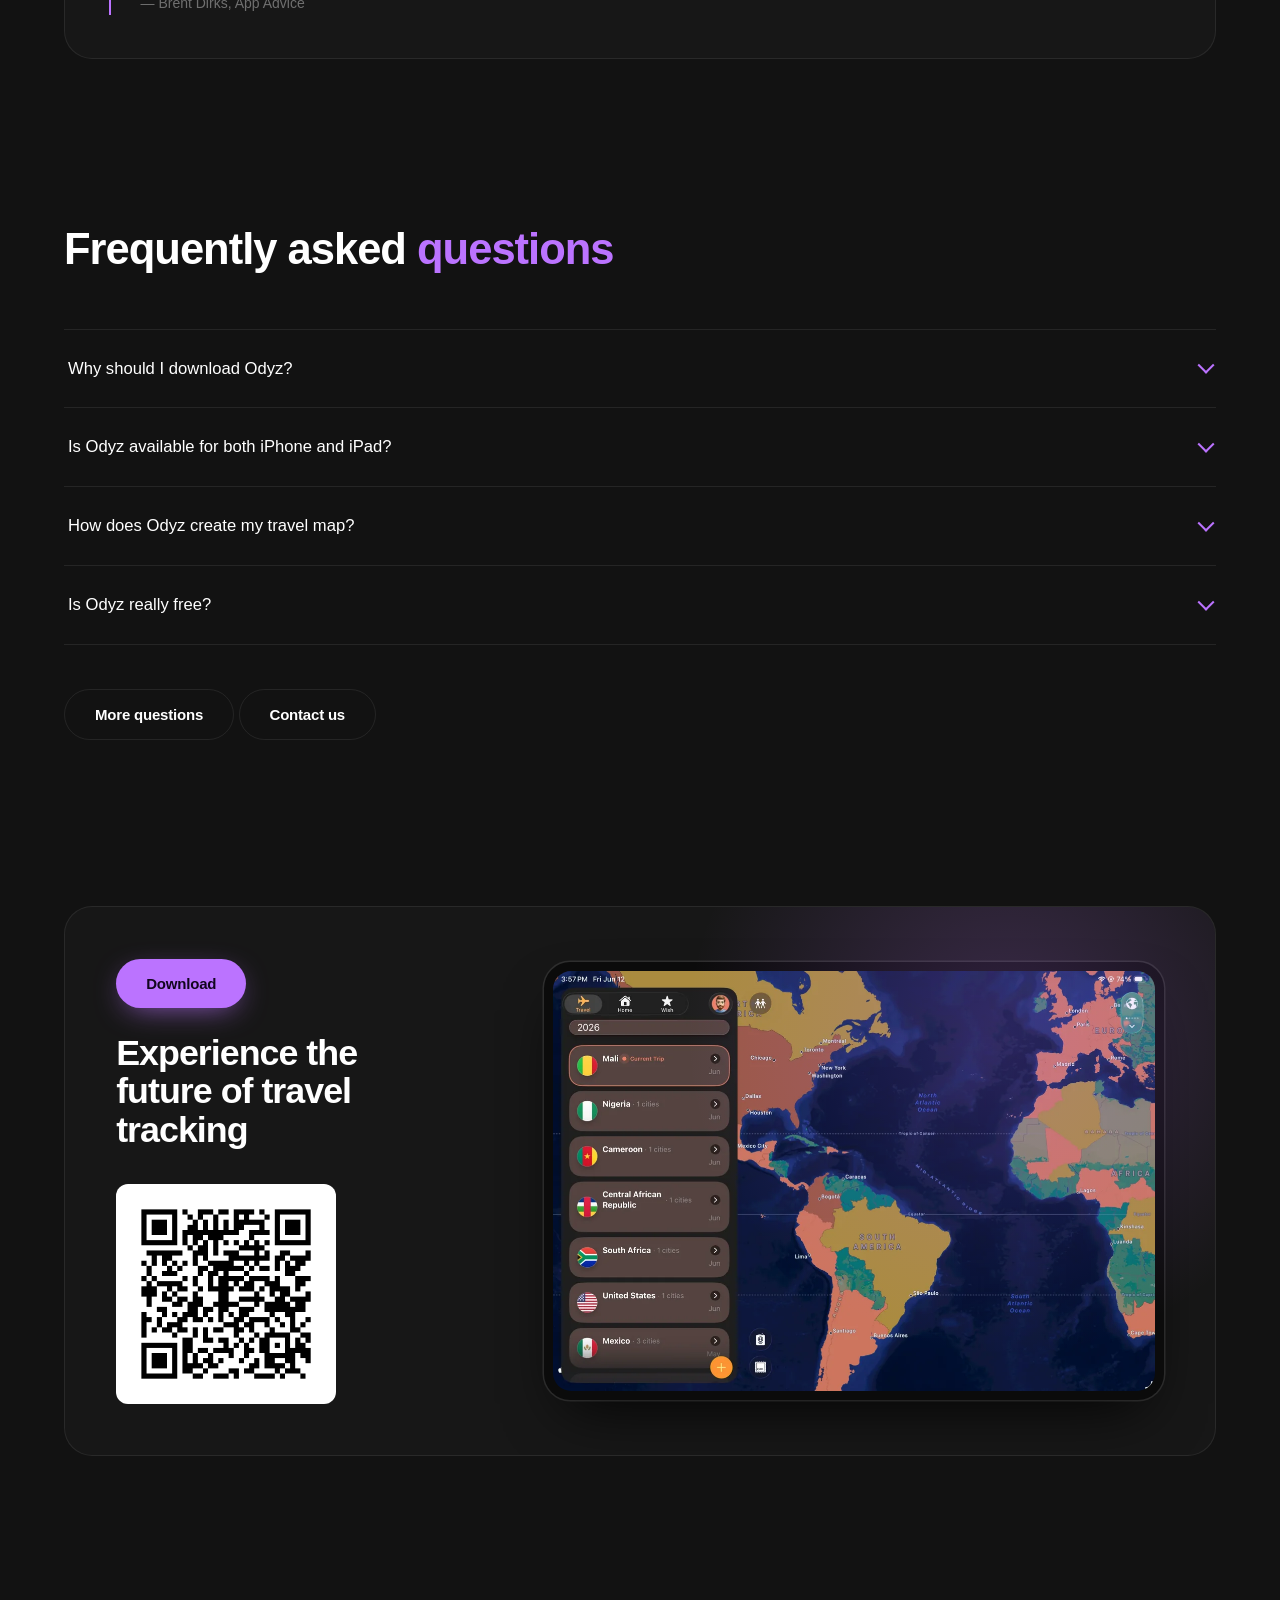
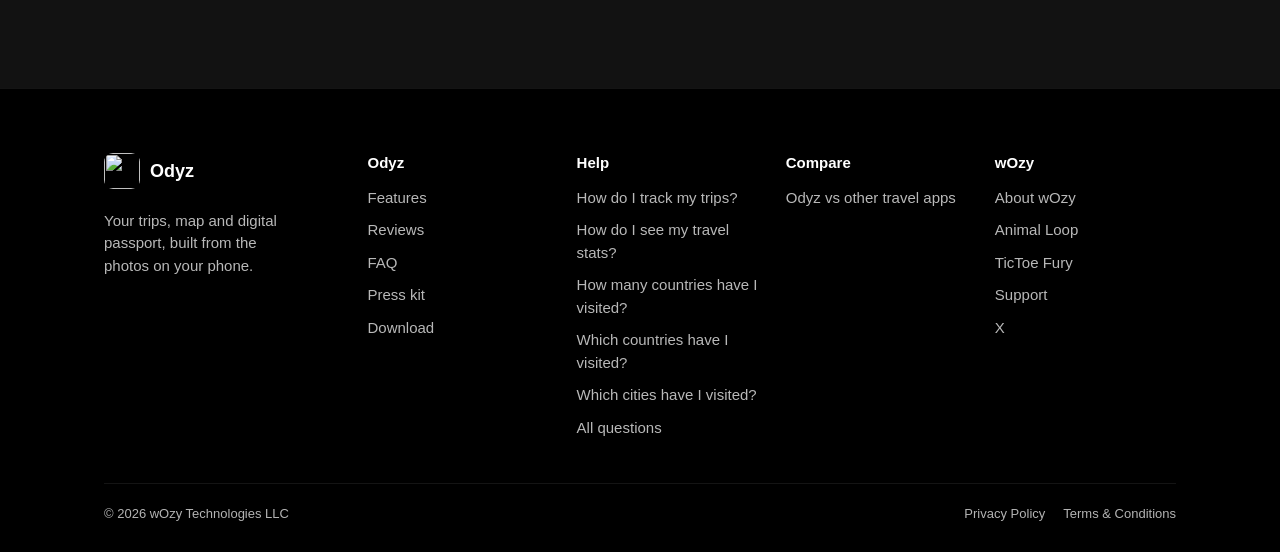
==== commit cc264b0e: "Help center with five question pages; shared footer on every page Help center - /help/ lists every q" ====
--- a/docs/index.html
+++ b/docs/index.html
@@ -30,7 +30,7 @@
 <link rel="stylesheet" href="https://api.fontshare.com/v2/css?f[]=satoshi@900,700,500,400&display=swap">
 
 <link rel="stylesheet" href="https://fonts.googleapis.com/css2?family=Bricolage+Grotesque:opsz,wght@12..96,500&text=wOzy&display=swap">
-<link rel="stylesheet" href="styles.css?v=5fc31645">
+<link rel="stylesheet" href="styles.css?v=2844bf4e">
 
 <script type="application/ld+json">
 {
@@ -346,6 +346,7 @@
     </div>
 
     <div class="faq-cta reveal">
+      <a class="btn btn-ghost" href="/help/">More questions</a>
       <a class="btn btn-ghost" href="https://www.wozy.co/contact/?app=odyz">Contact us</a>
     </div>
   </div>
@@ -370,48 +371,59 @@
 </main>
 
 <!-- ============ FOOTER ============ -->
-<footer class="footer">
-  <div class="container footer-inner">
-    <div class="footer-brand">
-      <a class="nav-brand" href="#hero">
-        <img src="assets/logo-stamp.png" alt="" width="36" height="36">
-        <span>Odyz</span>
-      </a>
-      <p>Experience travel like never before.</p>
-    </div>
-
-    <nav class="footer-col" aria-label="Footer navigation">
-      <h4>Navigation</h4>
-      <ul>
-        <li><a href="#hero">Home</a></li>
-        <li><a href="#features">Features</a></li>
-        <li><a href="#testimonials">Testimonials</a></li>
-        <li><a href="#faq">FAQ</a></li>
-        <li><a href="https://apps.apple.com/us/app/odyz/id6736624376" target="_blank" rel="noopener">Download</a></li>
-      </ul>
-    </nav>
-
-    <nav class="footer-col" aria-label="Help and social">
-      <h4>Connect</h4>
-      <ul>
-        <li><a href="https://www.wozy.co/contact/?app=odyz">Support</a></li>
-        <li><a href="/compare/">Odyz vs other travel apps</a></li>
-        <li><a href="/press/">Press kit</a></li>
-        <li><a href="https://x.com/odyzapp" target="_blank" rel="noopener">X/Twitter</a></li>
-        <li><a href="https://www.wozy.co/">More apps by wOzy</a></li>
-      </ul>
-    </nav>
-  </div>
-
-  <div class="container footer-bottom">
-    <p>&copy; 2026 <a href="https://www.wozy.co/">wOzy Technologies LLC</a></p>
-    <ul>
-      <li><a href="https://www.wozy.co/contact/?app=odyz">Support</a></li>
-      <li><a href="/privacy/">Privacy Policy</a></li>
-      <li><a href="/terms/">Terms &amp; Conditions</a></li>
-    </ul>
+<!-- site-footer -->
+<footer class="sf">
+  <div class="sf-in">
+    <div class="sf-grid">
+      <div class="sf-brand">
+        <a class="sf-logo" href="/"><img src="/assets/logo-stamp.png" alt="" width="36" height="36"><span>Odyz</span></a>
+        <p>Your trips, map and digital passport, built from the photos on your phone.</p>
+      </div>
+      <nav class="sf-col" aria-label="Odyz">
+        <h2 class="sf-h">Odyz</h2>
+        <ul>
+          <li><a href="/#features">Features</a></li>
+          <li><a href="/#testimonials">Reviews</a></li>
+          <li><a href="/#faq">FAQ</a></li>
+          <li><a href="/press/">Press kit</a></li>
+          <li><a href="https://apps.apple.com/us/app/odyz/id6736624376">Download</a></li>
+        </ul>
+      </nav>
+      <nav class="sf-col" aria-label="Help">
+        <h2 class="sf-h">Help</h2>
+        <ul>
+          <li><a href="/help/track-trips/">How do I track my trips?</a></li>
+          <li><a href="/help/travel-stats/">How do I see my travel stats?</a></li>
+          <li><a href="/help/how-many-countries/">How many countries have I visited?</a></li>
+          <li><a href="/help/which-countries/">Which countries have I visited?</a></li>
+          <li><a href="/help/which-cities/">Which cities have I visited?</a></li>
+          <li><a href="/help/">All questions</a></li>
+        </ul>
+      </nav>
+      <nav class="sf-col" aria-label="Compare">
+        <h2 class="sf-h">Compare</h2>
+        <ul>
+          <li><a href="/compare/">Odyz vs other travel apps</a></li>
+        </ul>
+      </nav>
+      <nav class="sf-col" aria-label="wOzy">
+        <h2 class="sf-h">wOzy</h2>
+        <ul>
+          <li><a href="https://www.wozy.co/">About wOzy</a></li>
+          <li><a href="https://www.wozy.co/animal-loop/">Animal Loop</a></li>
+          <li><a href="https://www.wozy.co/tictoefury/">TicToe Fury</a></li>
+          <li><a href="https://www.wozy.co/contact/?app=odyz">Support</a></li>
+          <li><a href="https://x.com/odyzapp">X</a></li>
+        </ul>
+      </nav>
+    </div>
+    <div class="sf-bottom">
+      <p>© 2026 wOzy Technologies LLC</p>
+      <p class="sf-links"><a href="/privacy/">Privacy Policy</a> <a href="/terms/">Terms &amp; Conditions</a></p>
+    </div>
   </div>
 </footer>
+<!-- /site-footer -->
 
 <script src="main.js?v=d3965e56" defer></script>
 </body>
--- a/docs/styles.css
+++ b/docs/styles.css
@@ -548,29 +548,49 @@
 /* ==========================================================================
    Footer
    ========================================================================== */
-.footer { background: var(--bg-deep); padding: clamp(50px, 7vw, 80px) 0 30px; }
-.footer-inner {
-  display: grid; grid-template-columns: 2fr 1fr 1fr; gap: 40px;
-  padding-bottom: 46px;
-}
-.footer-brand .nav-brand { font-size: 24px; margin-bottom: 14px; }
-.footer-brand p { color: var(--text-muted); font-size: 15px; max-width: 30ch; }
-.footer-col h4 { font-size: 14px; font-weight: 700; margin-bottom: 16px; }
-.footer-col a { display: inline-block; padding: 5px 0; font-size: 14px; color: var(--text-muted); transition: color .2s; }
-.footer-col a:hover { color: var(--accent); }
-
-.footer-bottom {
-  display: flex; justify-content: space-between; align-items: center; gap: 20px;
-  border-top: 1px solid var(--line); padding-top: 24px;
-  font-size: 13px; color: var(--text-faint);
-}
-.footer-bottom ul { display: flex; gap: 22px; }
-.footer-bottom a:hover { color: var(--accent); }
-
-@media (max-width: 700px) {
-  .footer-inner { grid-template-columns: 1fr; gap: 30px; }
-  .footer-bottom { flex-direction: column; text-align: center; }
-}
+/* Shared site footer, written into every page by tools/site-footer.py.
+   Same markup and styles as wozy.co's footer; Odyz sets its colors here. */
+footer.sf { --sf-bg: var(--bg-deep); --sf-line: var(--line); }
+footer.sf {
+  all: unset;
+  display: block;
+  box-sizing: border-box;
+  margin-top: 72px;
+  padding: clamp(44px, 6vw, 64px) 0 28px;
+  background: var(--sf-bg, transparent);
+  color: var(--sf-text, inherit);
+  border-top: 1px solid var(--sf-line, color-mix(in srgb, currentColor 15%, transparent));
+  font-size: 15px;
+  line-height: 1.5;
+  text-align: left;
+}
+.sf *, .sf *::before, .sf *::after { box-sizing: border-box; }
+.sf-in { max-width: var(--sf-max, 1120px); margin: 0 auto; padding: 0 24px; }
+.sf-grid { display: grid; grid-template-columns: minmax(0, 1.3fr) repeat(4, minmax(0, 1fr)); gap: 36px 28px; }
+
+.sf-brand p { margin: 14px 0 0; max-width: 24ch; opacity: .72; font-size: 15px; }
+.sf a.sf-logo { display: inline-flex; align-items: center; gap: 10px; opacity: 1; font-weight: 800; font-size: 18px; text-decoration: none; }
+.sf-logo img { width: 36px; height: 36px; border-radius: 9px; display: block; }
+
+.sf nav.sf-col { display: block; margin: 0; padding: 0; }
+.sf .sf-h { margin: 0 0 14px; padding: 0; font: inherit; font-size: 15px; font-weight: 800; letter-spacing: 0; line-height: 1.3; color: inherit; text-transform: none; }
+.sf ul { list-style: none; margin: 0; padding: 0; display: grid; gap: 10px; columns: auto; }
+.sf li { margin: 0; padding: 0; break-inside: avoid; }
+.sf li::before { content: none; }
+.sf a { color: inherit; opacity: .72; font-weight: 400; text-decoration: none; transition: opacity .15s; }
+.sf a:hover { opacity: 1; text-decoration: underline; text-underline-offset: 3px; }
+.sf a:focus-visible { opacity: 1; outline: 2px solid currentColor; outline-offset: 3px; border-radius: 3px; }
+
+.sf-bottom { display: flex; flex-wrap: wrap; justify-content: space-between; gap: 10px 24px; margin-top: 44px; padding-top: 20px; border-top: 1px solid var(--sf-line, color-mix(in srgb, currentColor 15%, transparent)); font-size: 13px; }
+.sf-bottom p { margin: 0; opacity: .7; }
+.sf-links { display: flex; flex-wrap: wrap; gap: 6px 18px; }
+.sf-bottom a { opacity: 1; }
+
+@media (max-width: 900px) {
+  .sf-grid { grid-template-columns: repeat(2, minmax(0, 1fr)); }
+  .sf-brand { grid-column: 1 / -1; }
+}
+.sf a:hover { color: var(--accent); }
 
 /* ==========================================================================
    Legal pages (privacy.html / terms.html)
@@ -691,3 +711,33 @@
 .cmp-note { margin-top: 16px; font-size: 14px !important; color: var(--text-faint) !important; }
 
 .cmp .accordion { max-width: 860px; }
+
+/* ==========================================================================
+   Help center (/help/) — builds on the press-kit and compare layouts
+   ========================================================================== */
+.help-crumbs { margin: 4px 0 18px !important; font-size: 14px !important; color: var(--text-faint) !important; }
+.help-crumbs a { color: var(--text-muted); }
+.help-crumbs a:hover { color: var(--accent); }
+.help .pk-intro h1 { max-width: 20ch; }
+
+.help-step { display: grid; grid-template-columns: minmax(0, 1fr) minmax(0, 340px); gap: clamp(28px, 5vw, 72px); align-items: center; padding: clamp(28px, 4vw, 44px) 0; border-top: 1px solid var(--line); }
+.help-step:first-of-type { border-top: 0; padding-top: 0; }
+.help-num { display: inline-flex; align-items: center; justify-content: center; width: 34px; height: 34px; margin-bottom: 14px; border-radius: 50%; background: var(--accent-soft); color: var(--accent); font-weight: 700; font-size: 15px; }
+.help-step h3 { font-size: clamp(21px, 2.2vw, 26px); font-weight: 700; letter-spacing: -0.4px; margin-bottom: 10px; }
+.help-step p { color: var(--text-muted); font-size: 16px; line-height: 1.75; max-width: 52ch; }
+.help-media .phone { width: min(260px, 78%); margin-inline: auto; }
+.help-media .tablet { width: 100%; }
+.help-media .help-hand { display: block; width: min(320px, 90%); height: auto; margin-inline: auto; }
+
+.help-list, .help-related { list-style: none; margin: 0; padding: 0; display: grid; gap: 12px; }
+.help-list li { background: var(--surface); border: 1px solid var(--line); border-radius: var(--radius-sm); padding: 20px 24px; transition: border-color .2s; }
+.help-list li:hover { border-color: var(--accent); }
+.help-list a { display: block; font-size: 19px; font-weight: 700; letter-spacing: -0.3px; }
+.pk-section .help-list a { color: var(--text); }
+.help-list span { display: block; margin-top: 6px; color: var(--text-muted); font-size: 15px; line-height: 1.6; }
+.help-related a { font-size: 17px; font-weight: 500; }
+
+@media (max-width: 760px) {
+  .help-step { grid-template-columns: 1fr; }
+  .help-step:first-of-type { padding-top: 0; }
+}
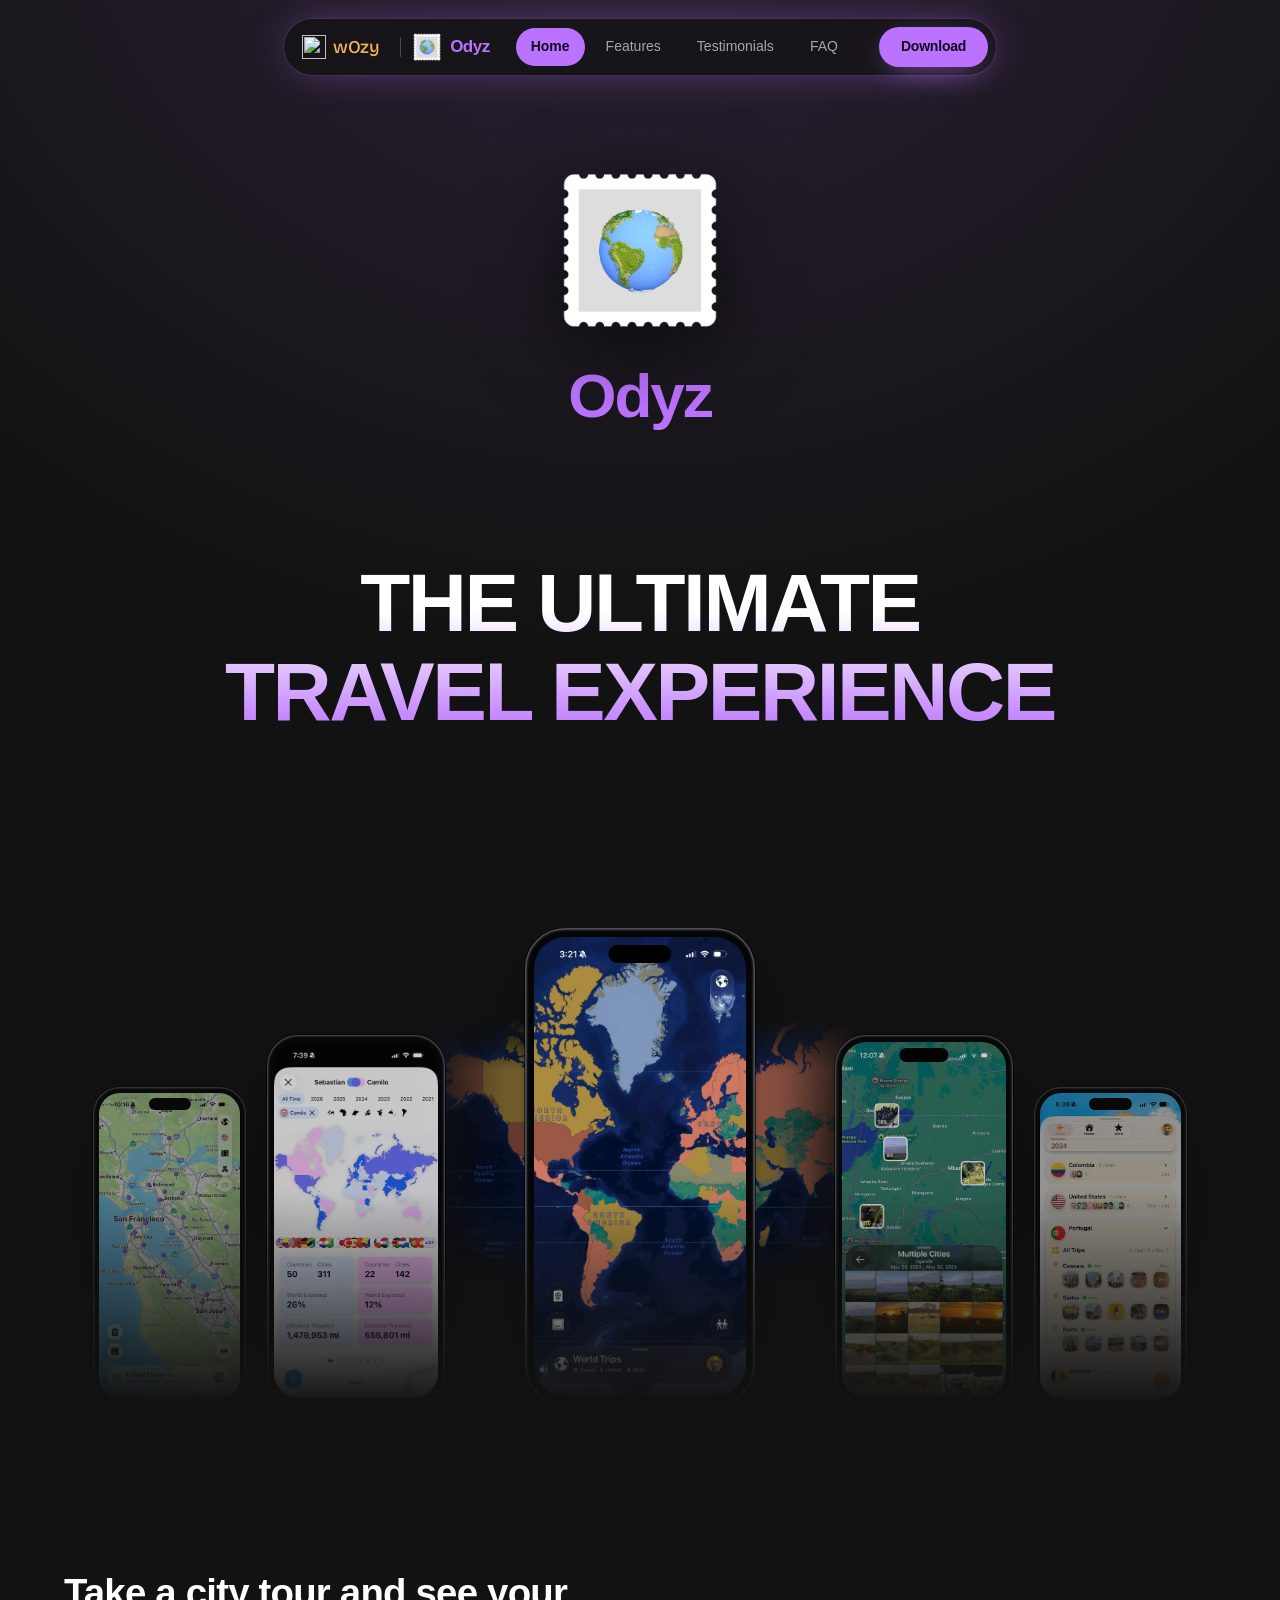
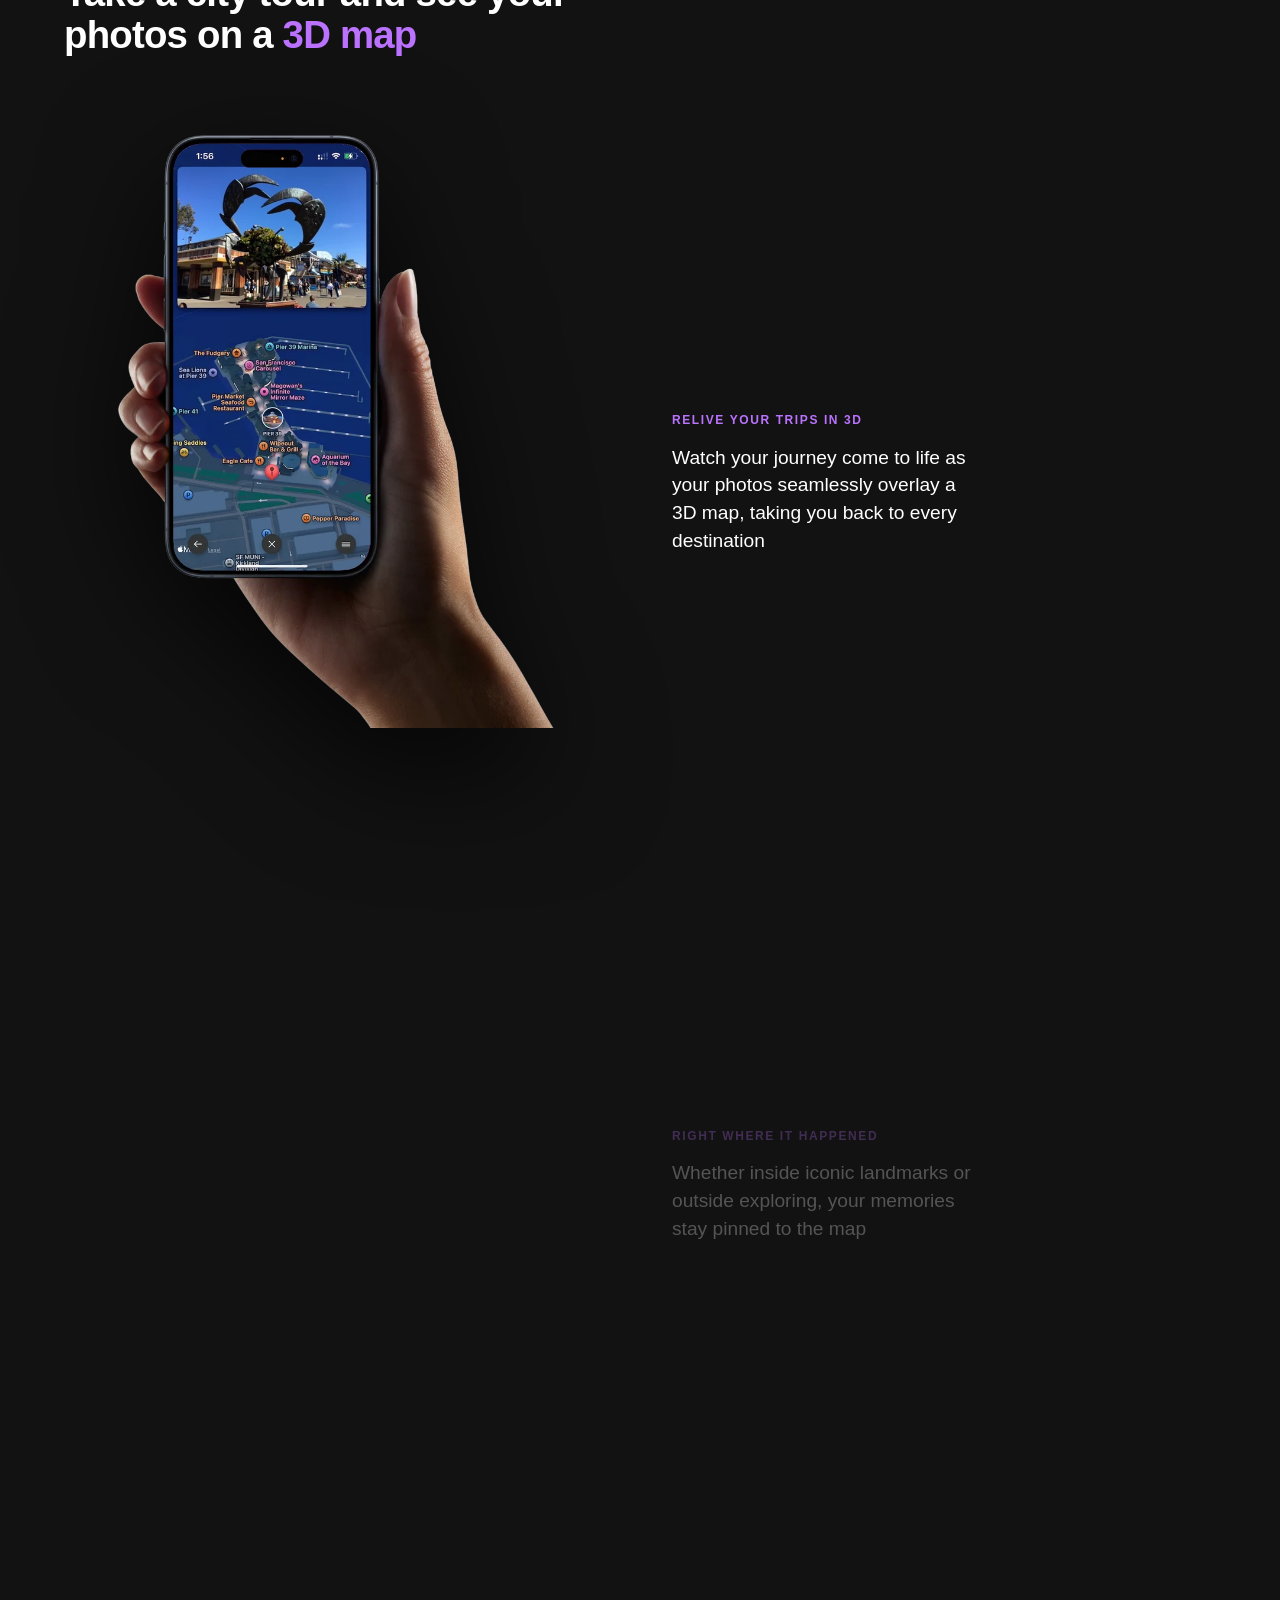
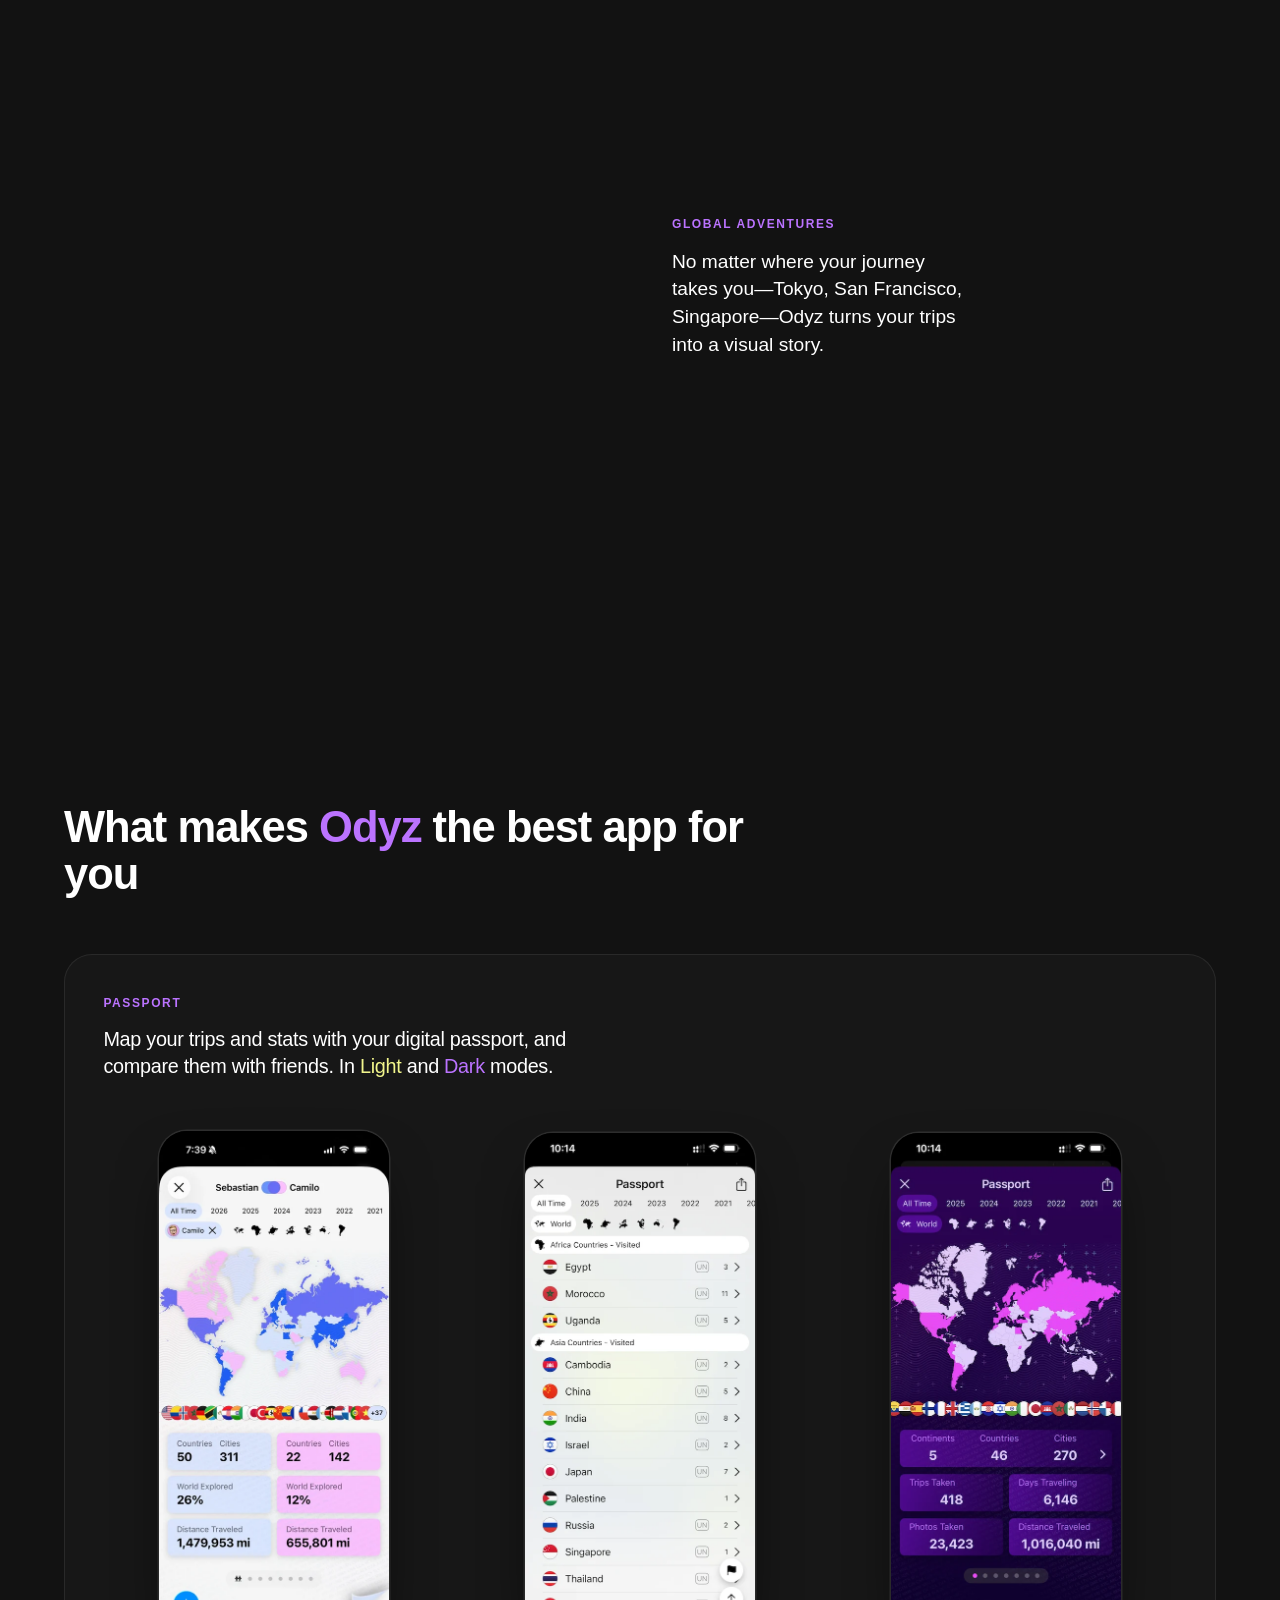
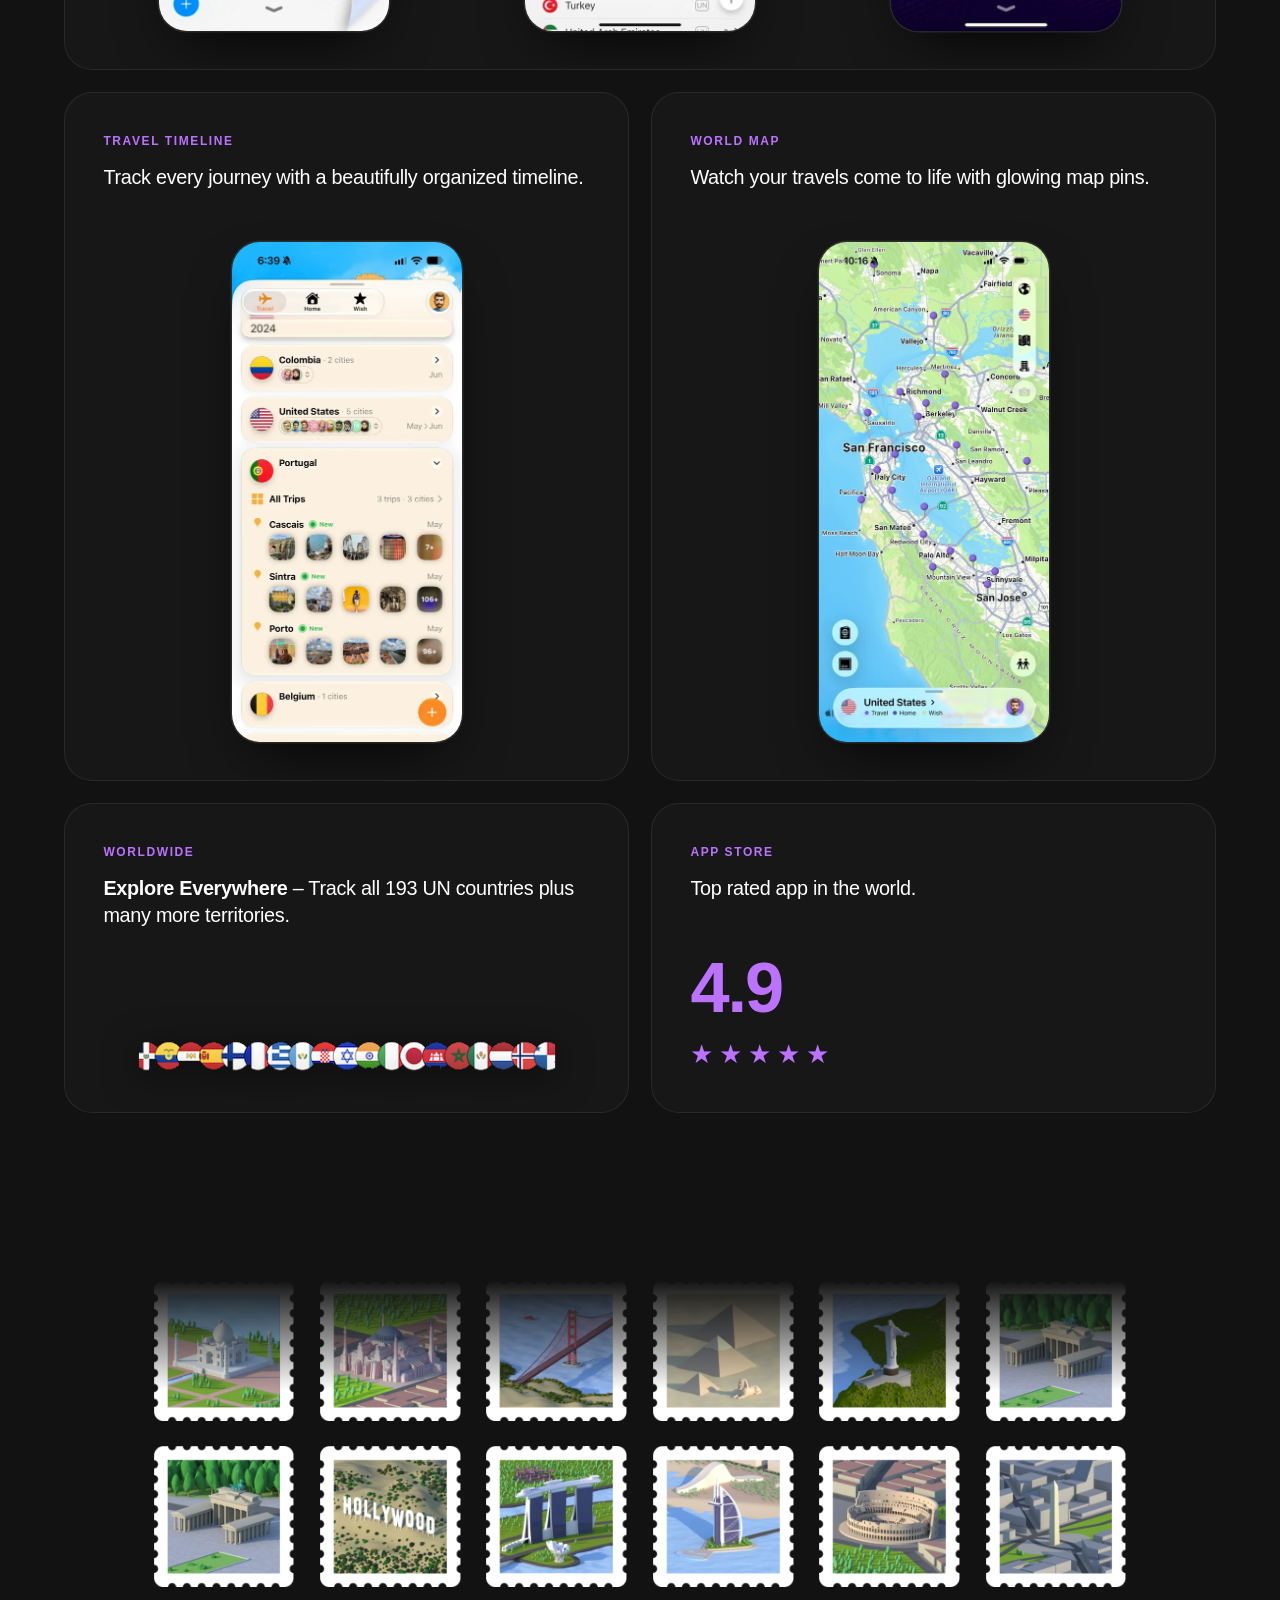
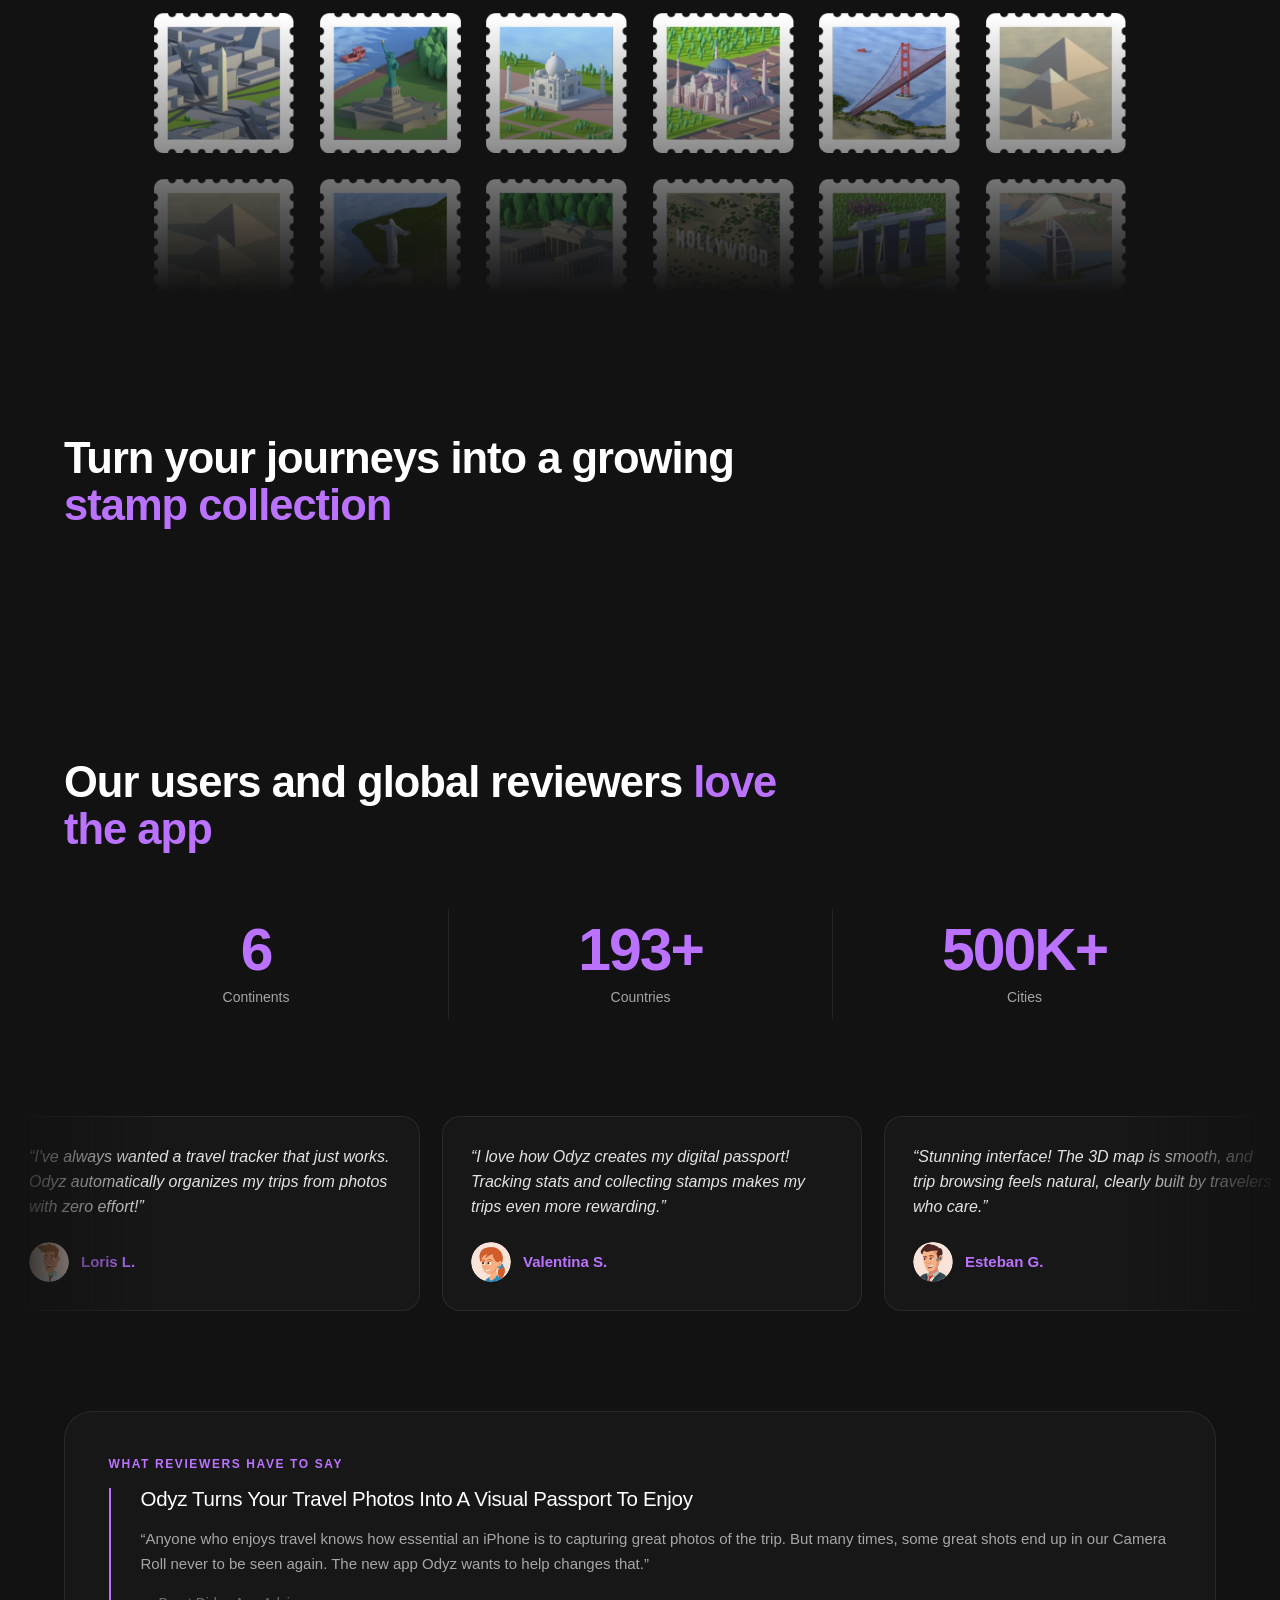
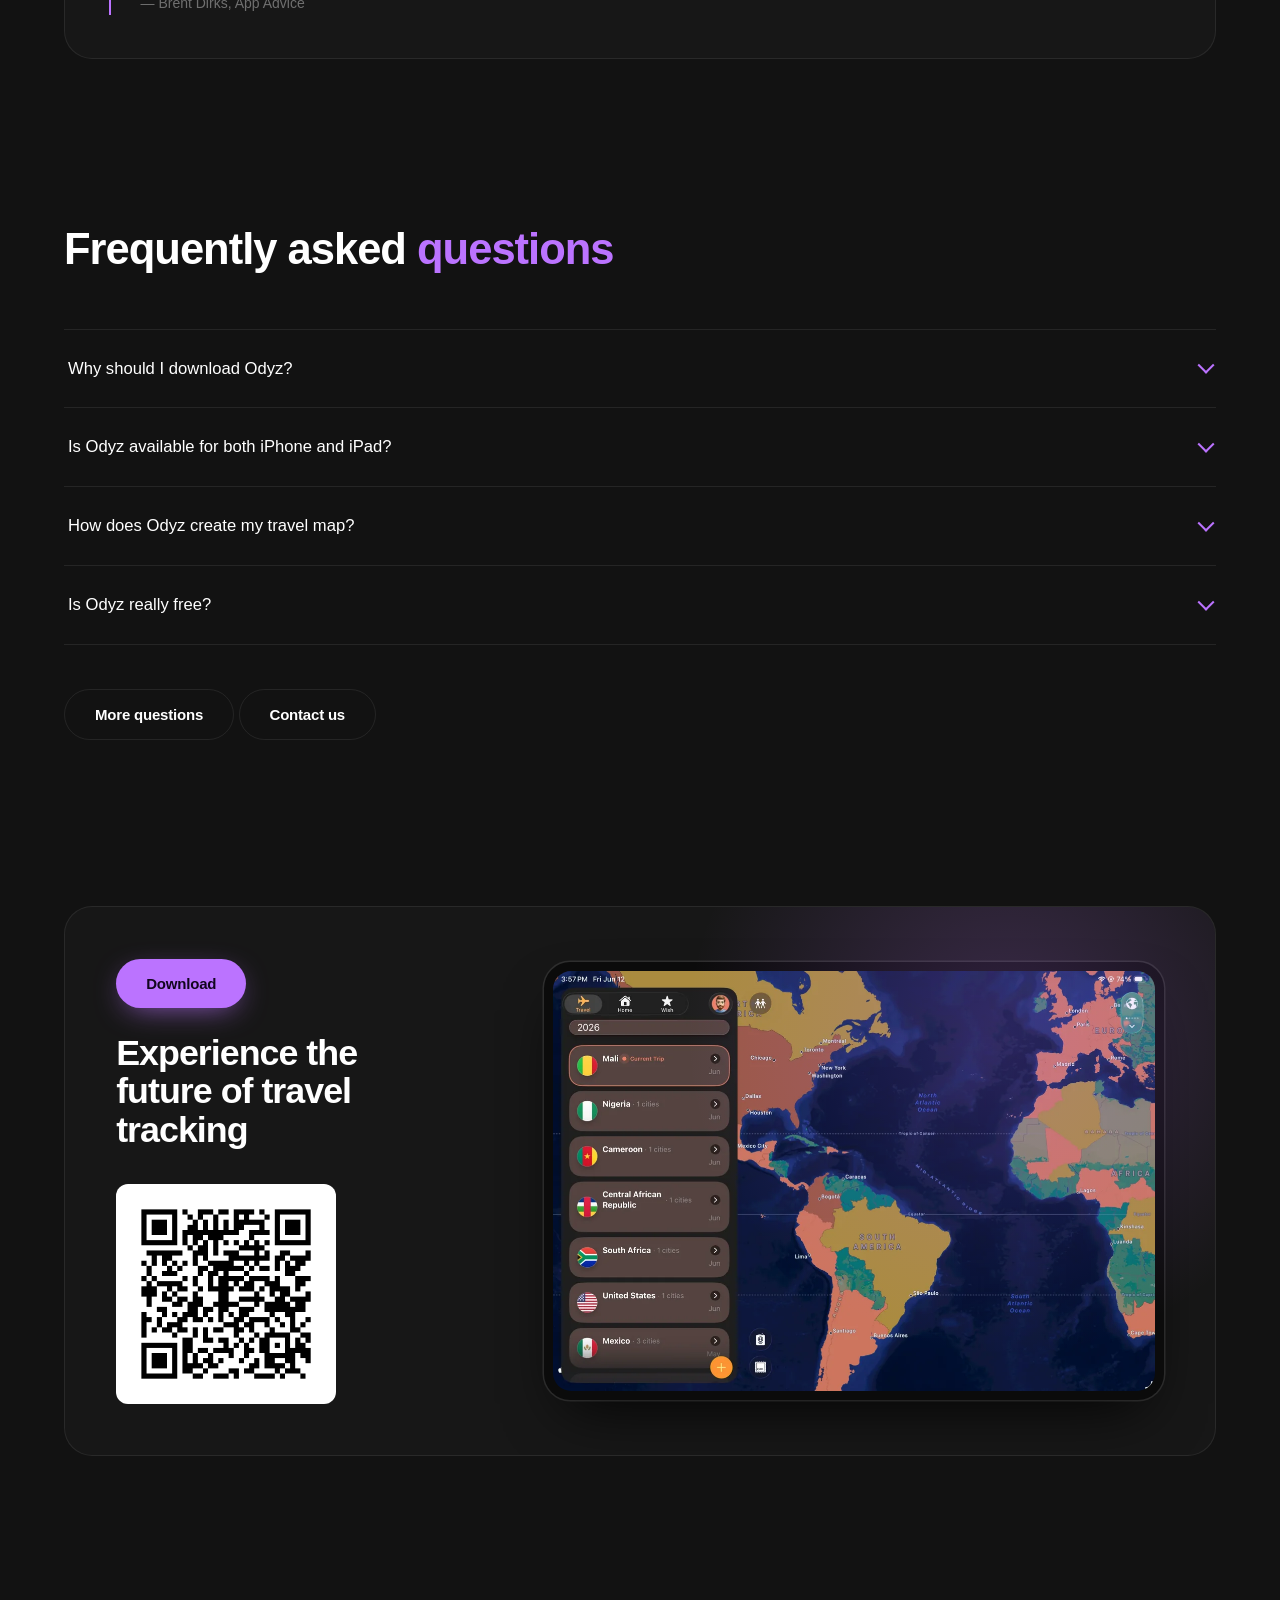
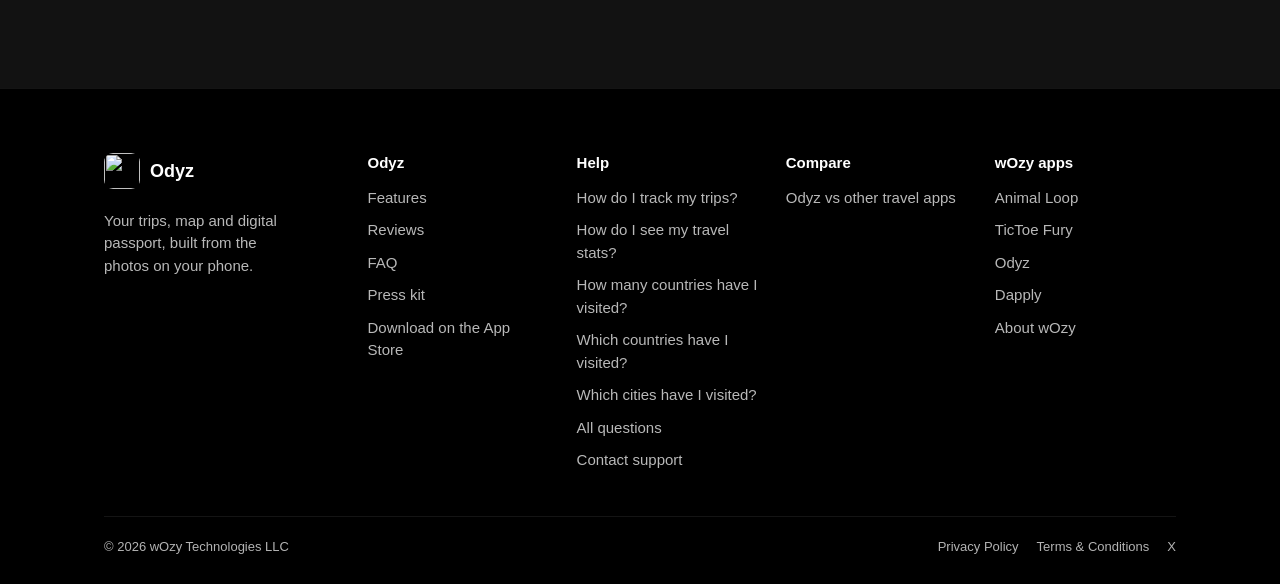
==== commit e0a5dcee: "Footer: same layout as the other apps' footers The footer now matches the per-app footers on wozy.co" ====
--- a/docs/index.html
+++ b/docs/index.html
@@ -30,7 +30,7 @@
 <link rel="stylesheet" href="https://api.fontshare.com/v2/css?f[]=satoshi@900,700,500,400&display=swap">
 
 <link rel="stylesheet" href="https://fonts.googleapis.com/css2?family=Bricolage+Grotesque:opsz,wght@12..96,500&text=wOzy&display=swap">
-<link rel="stylesheet" href="styles.css?v=2844bf4e">
+<link rel="stylesheet" href="styles.css?v=a3a55a68">
 
 <script type="application/ld+json">
 {
@@ -374,7 +374,7 @@
 <!-- site-footer -->
 <footer class="sf">
   <div class="sf-in">
-    <div class="sf-grid">
+    <div class="sf-grid" style="--sf-cols: 4">
       <div class="sf-brand">
         <a class="sf-logo" href="/"><img src="/assets/logo-stamp.png" alt="" width="36" height="36"><span>Odyz</span></a>
         <p>Your trips, map and digital passport, built from the photos on your phone.</p>
@@ -386,7 +386,7 @@
           <li><a href="/#testimonials">Reviews</a></li>
           <li><a href="/#faq">FAQ</a></li>
           <li><a href="/press/">Press kit</a></li>
-          <li><a href="https://apps.apple.com/us/app/odyz/id6736624376">Download</a></li>
+          <li><a href="https://apps.apple.com/us/app/odyz/id6736624376">Download on the App Store</a></li>
         </ul>
       </nav>
       <nav class="sf-col" aria-label="Help">
@@ -398,6 +398,7 @@
           <li><a href="/help/which-countries/">Which countries have I visited?</a></li>
           <li><a href="/help/which-cities/">Which cities have I visited?</a></li>
           <li><a href="/help/">All questions</a></li>
+          <li><a href="https://www.wozy.co/contact/?app=odyz">Contact support</a></li>
         </ul>
       </nav>
       <nav class="sf-col" aria-label="Compare">
@@ -406,20 +407,20 @@
           <li><a href="/compare/">Odyz vs other travel apps</a></li>
         </ul>
       </nav>
-      <nav class="sf-col" aria-label="wOzy">
-        <h2 class="sf-h">wOzy</h2>
+      <nav class="sf-col" aria-label="wOzy apps">
+        <h2 class="sf-h">wOzy apps</h2>
         <ul>
-          <li><a href="https://www.wozy.co/">About wOzy</a></li>
           <li><a href="https://www.wozy.co/animal-loop/">Animal Loop</a></li>
           <li><a href="https://www.wozy.co/tictoefury/">TicToe Fury</a></li>
-          <li><a href="https://www.wozy.co/contact/?app=odyz">Support</a></li>
-          <li><a href="https://x.com/odyzapp">X</a></li>
+          <li><a href="/">Odyz</a></li>
+          <li><a href="https://www.wozy.co/dapply/">Dapply</a></li>
+          <li><a href="https://www.wozy.co/">About wOzy</a></li>
         </ul>
       </nav>
     </div>
     <div class="sf-bottom">
       <p>© 2026 wOzy Technologies LLC</p>
-      <p class="sf-links"><a href="/privacy/">Privacy Policy</a> <a href="/terms/">Terms &amp; Conditions</a></p>
+      <p class="sf-links"><a href="/privacy/">Privacy Policy</a> <a href="/terms/">Terms &amp; Conditions</a> <a href="https://x.com/odyzapp">X</a></p>
     </div>
   </div>
 </footer>
--- a/docs/styles.css
+++ b/docs/styles.css
@@ -565,8 +565,9 @@
   text-align: left;
 }
 .sf *, .sf *::before, .sf *::after { box-sizing: border-box; }
+.sf p { margin: 0; max-width: none; font-size: inherit; line-height: inherit; color: inherit; }
 .sf-in { max-width: var(--sf-max, 1120px); margin: 0 auto; padding: 0 24px; }
-.sf-grid { display: grid; grid-template-columns: minmax(0, 1.3fr) repeat(4, minmax(0, 1fr)); gap: 36px 28px; }
+.sf-grid { display: grid; grid-template-columns: minmax(0, 1.3fr) repeat(var(--sf-cols, 4), minmax(0, 1fr)); gap: 36px 28px; }
 
 .sf-brand p { margin: 14px 0 0; max-width: 24ch; opacity: .72; font-size: 15px; }
 .sf a.sf-logo { display: inline-flex; align-items: center; gap: 10px; opacity: 1; font-weight: 800; font-size: 18px; text-decoration: none; }
@@ -741,3 +742,11 @@
   .help-step { grid-template-columns: 1fr; }
   .help-step:first-of-type { padding-top: 0; }
 }
+
+.help-step--wide { grid-template-columns: 1fr; }
+.passport-pages { list-style: none; margin: 6px 0 0; padding: 0; display: grid; grid-template-columns: repeat(4, minmax(0, 1fr)); gap: 34px 22px; }
+.passport-pages li { display: flex; flex-direction: column; gap: 6px; }
+.passport-pages .phone { width: 100%; margin-bottom: 10px; }
+.passport-pages b { font-size: 16px; font-weight: 700; }
+.passport-pages span { color: var(--text-muted); font-size: 14px; line-height: 1.55; }
+@media (max-width: 900px) { .passport-pages { grid-template-columns: repeat(2, minmax(0, 1fr)); } }
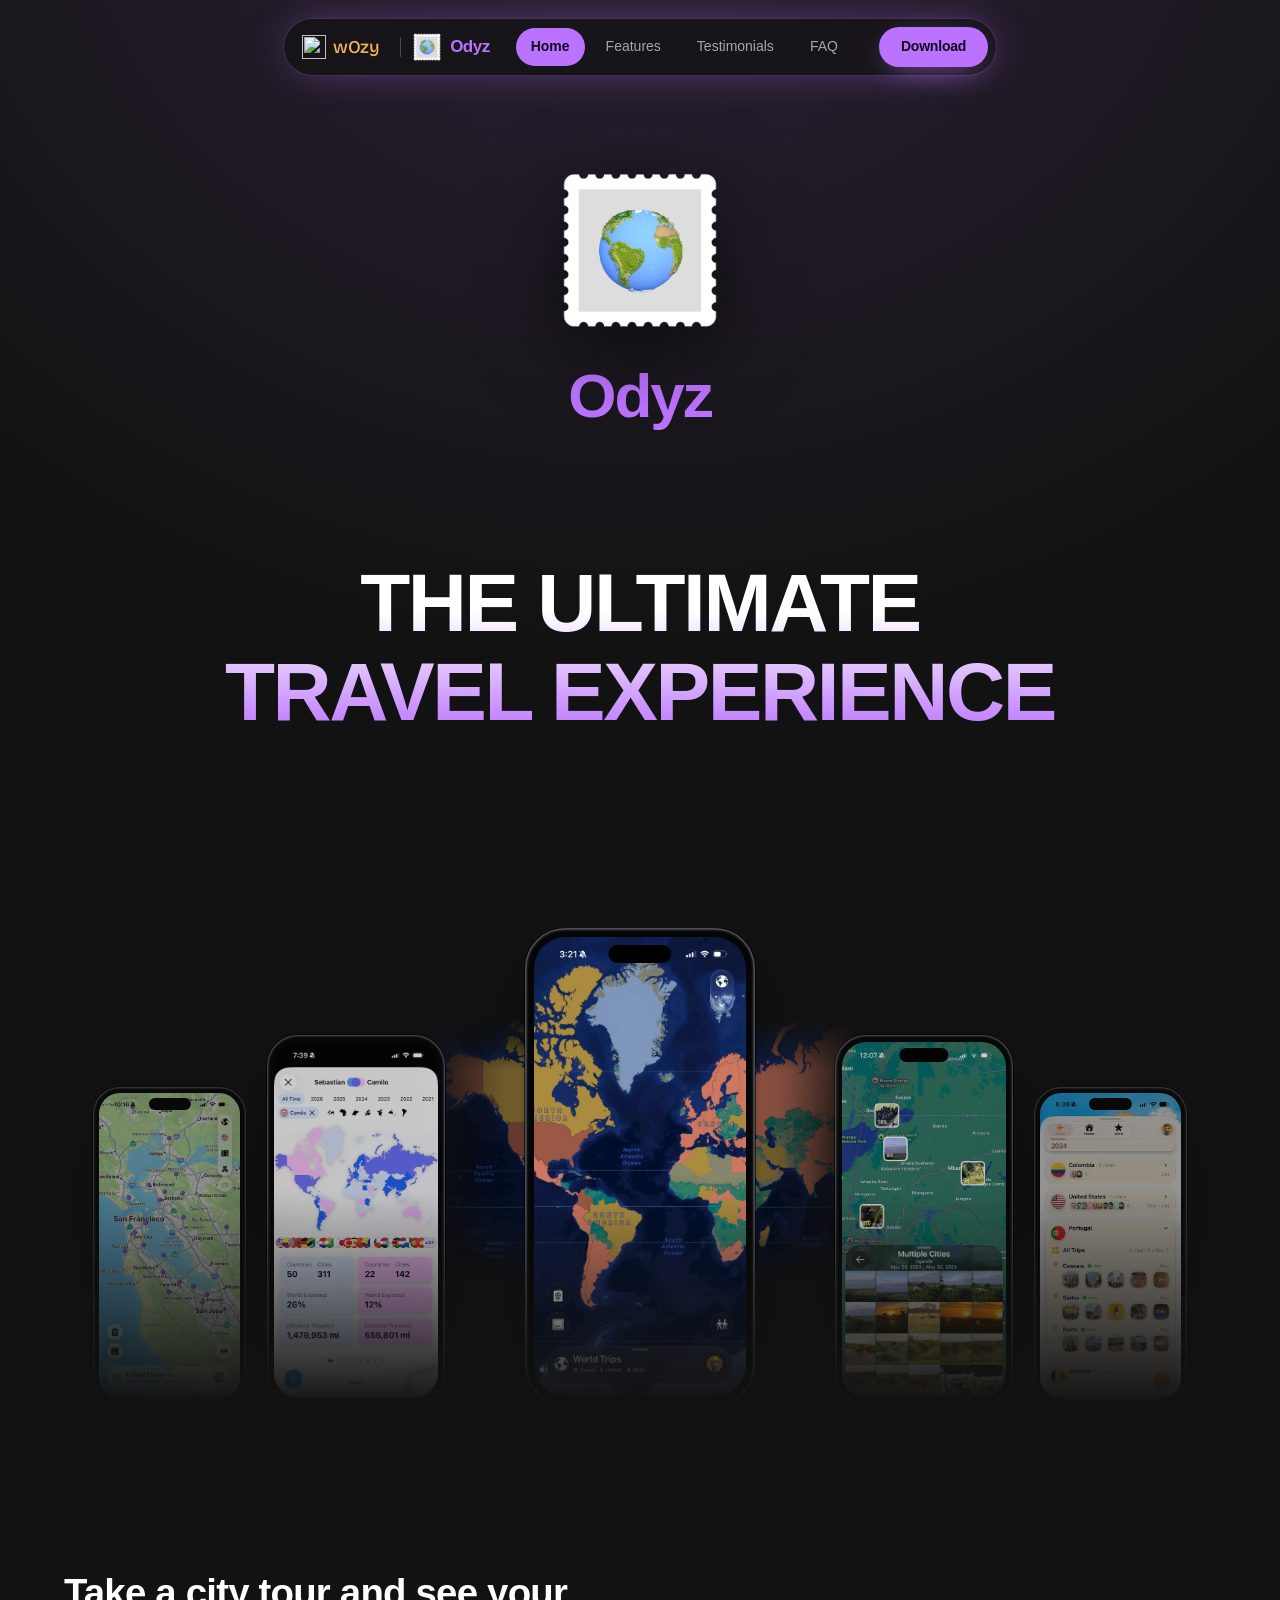
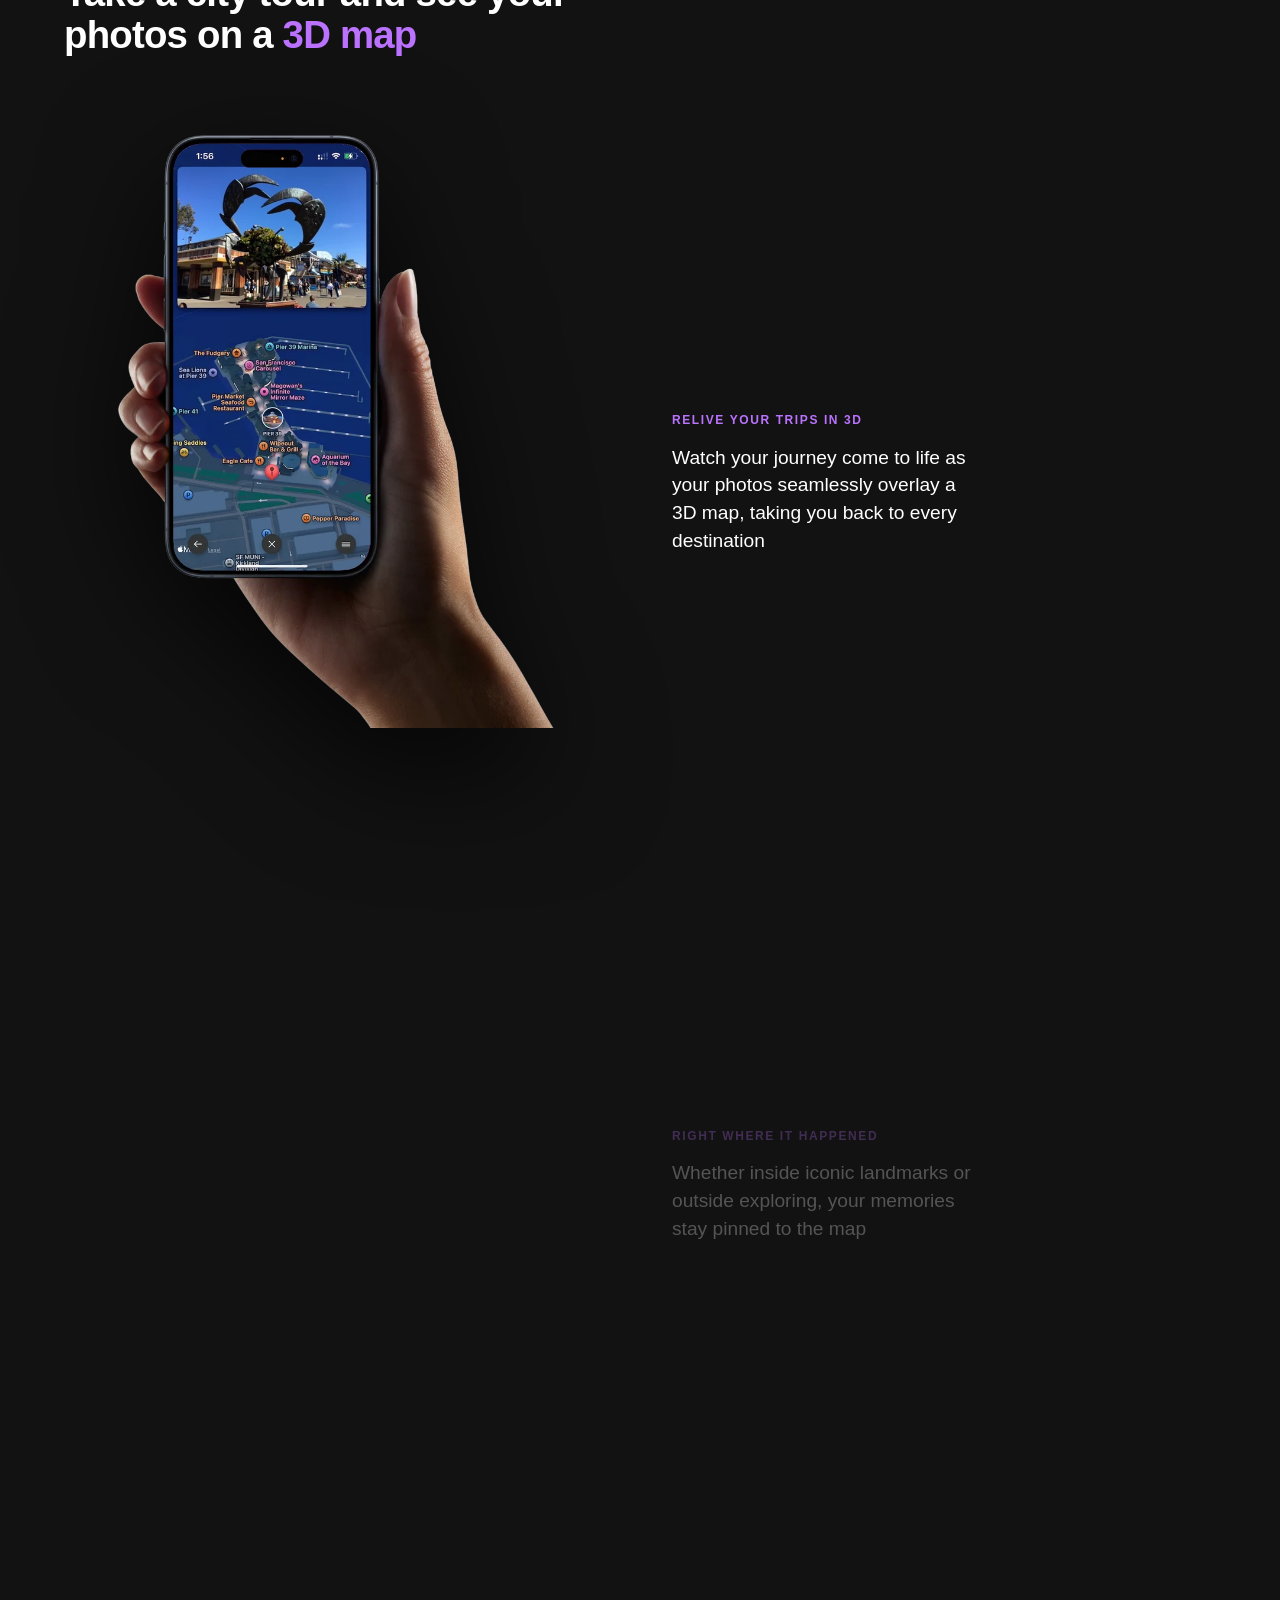
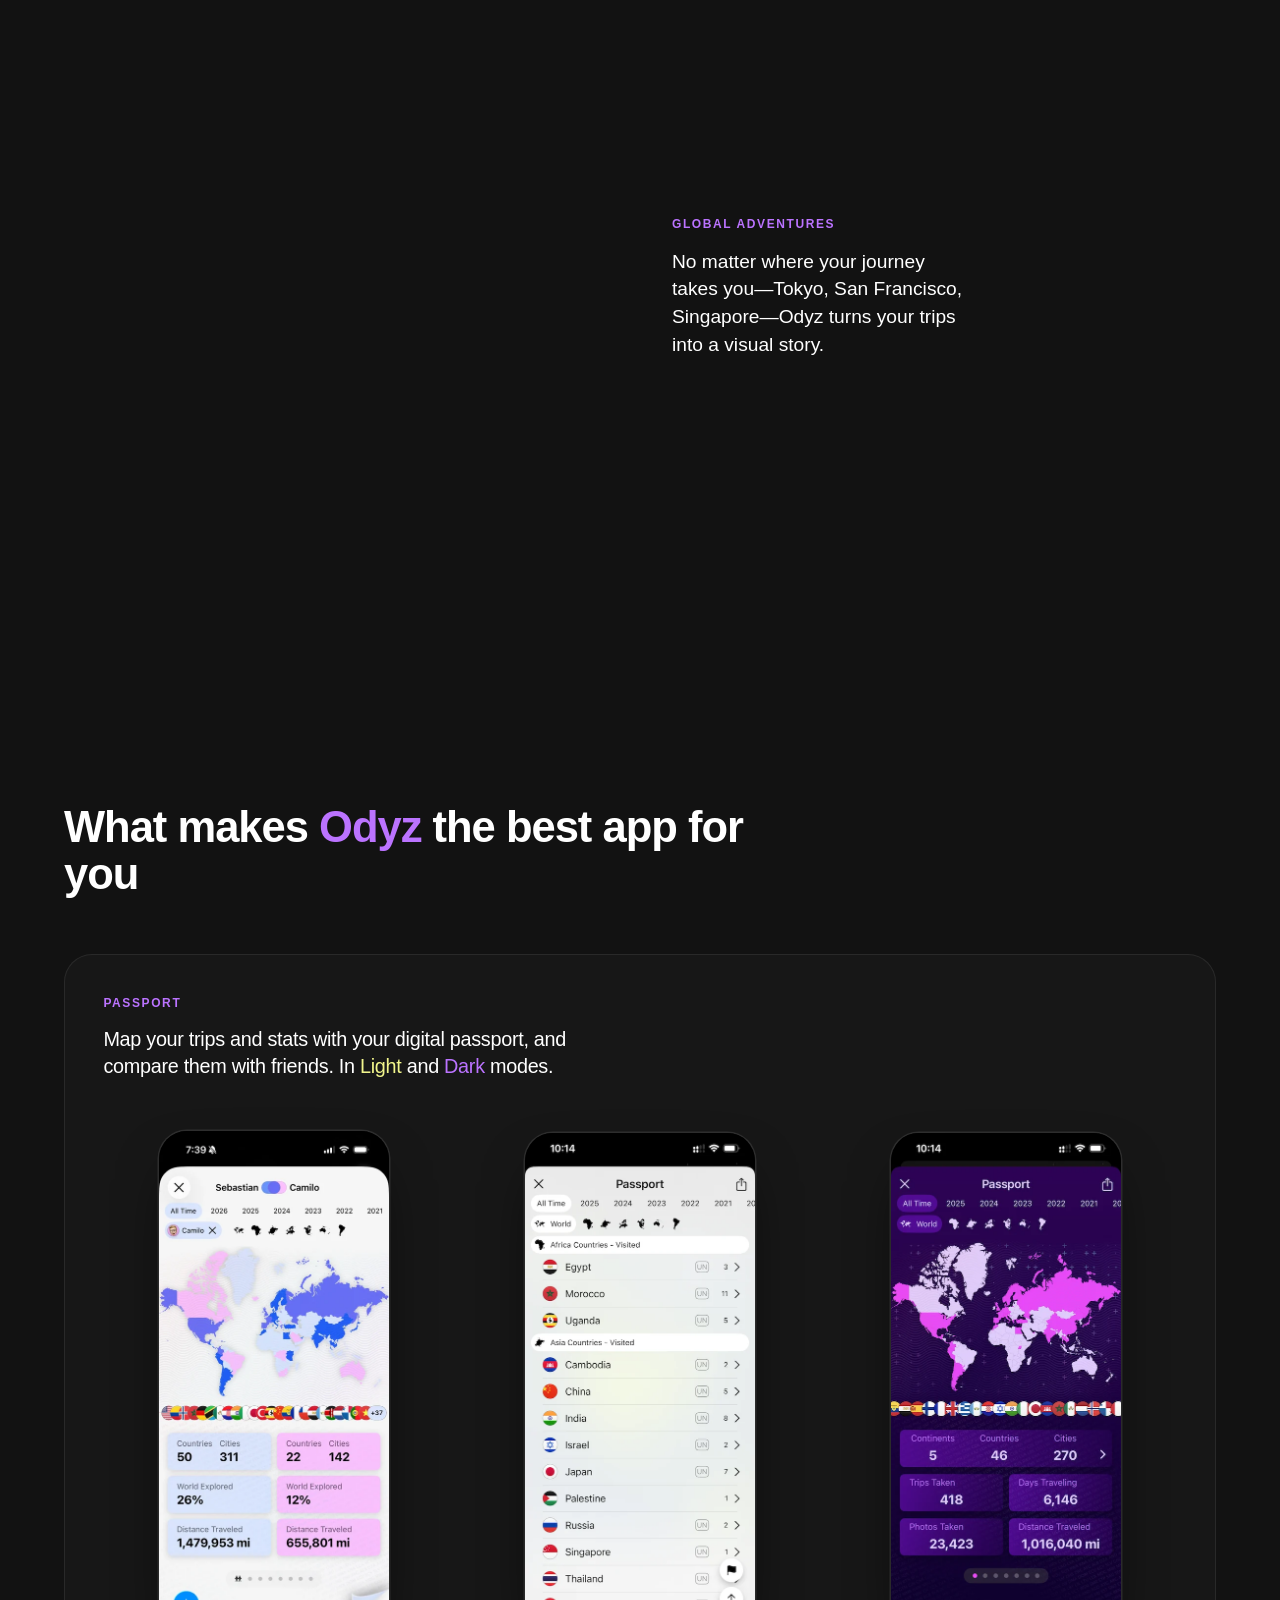
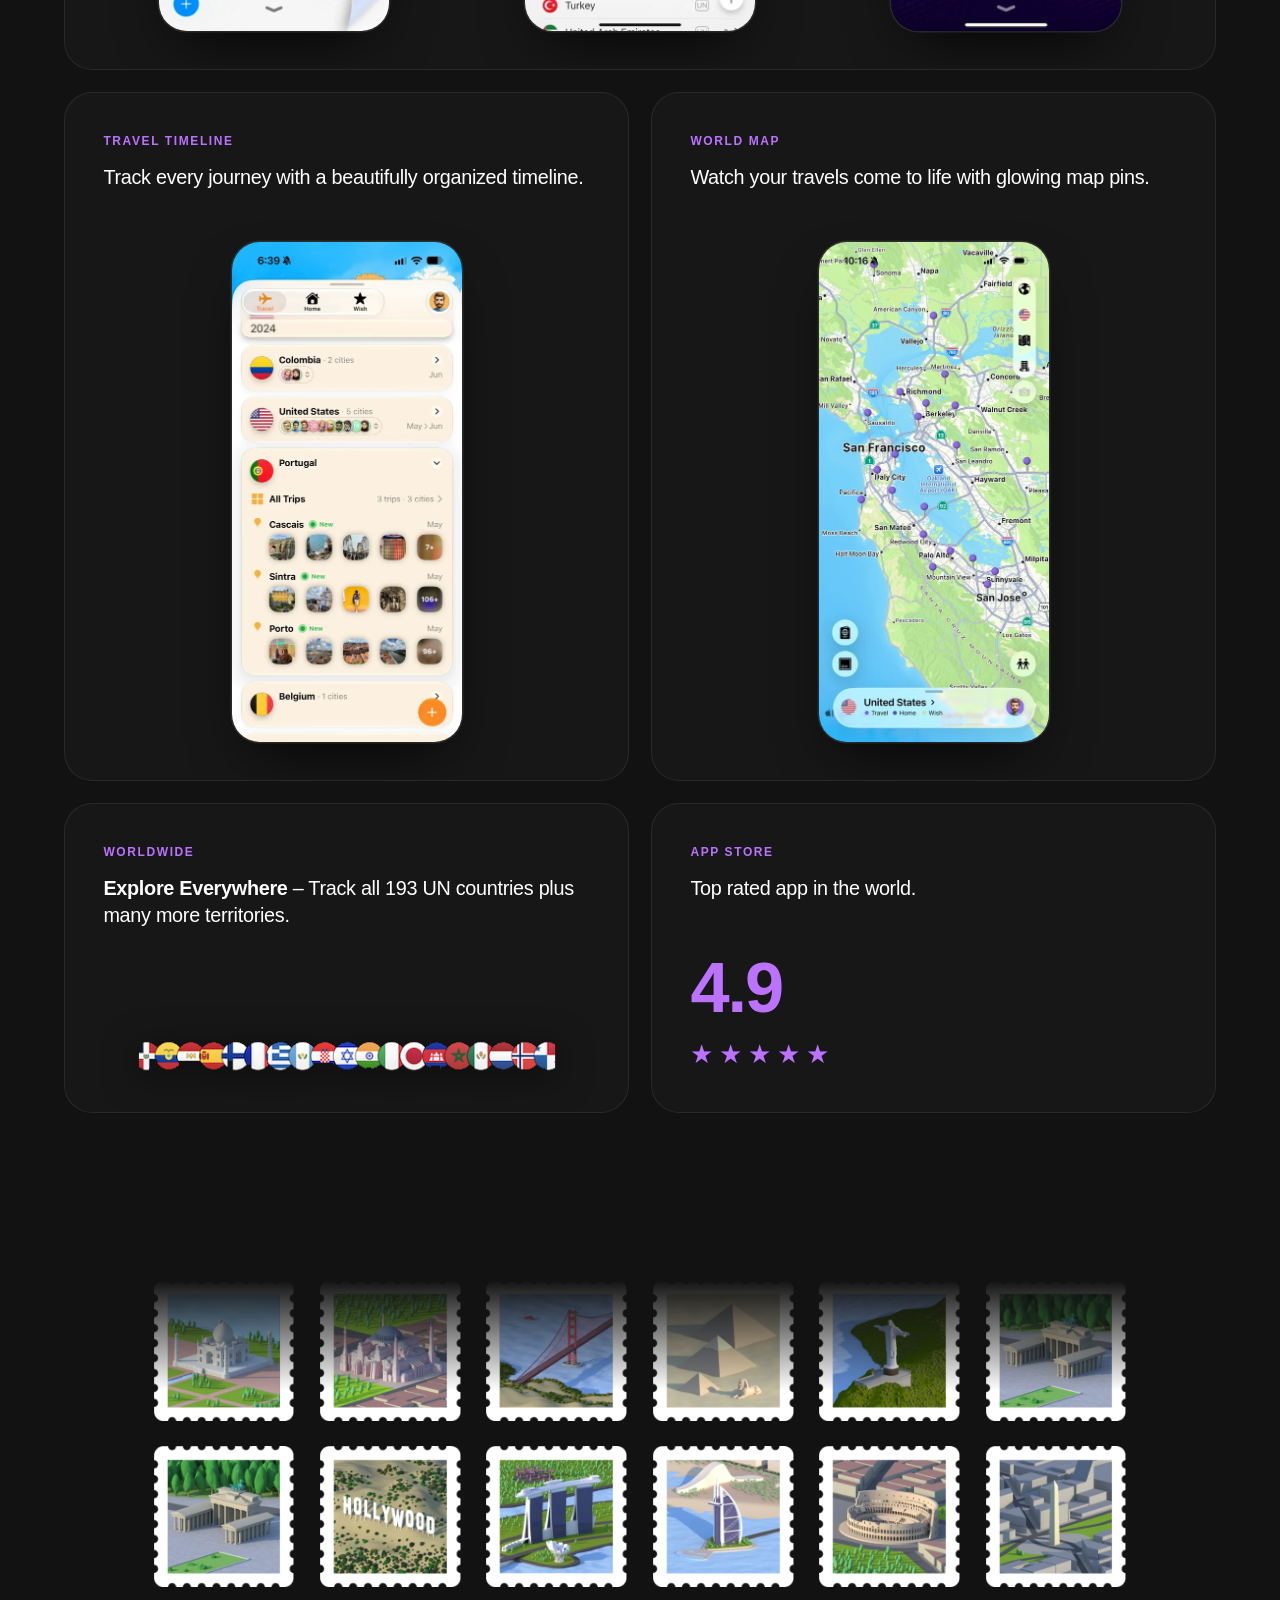
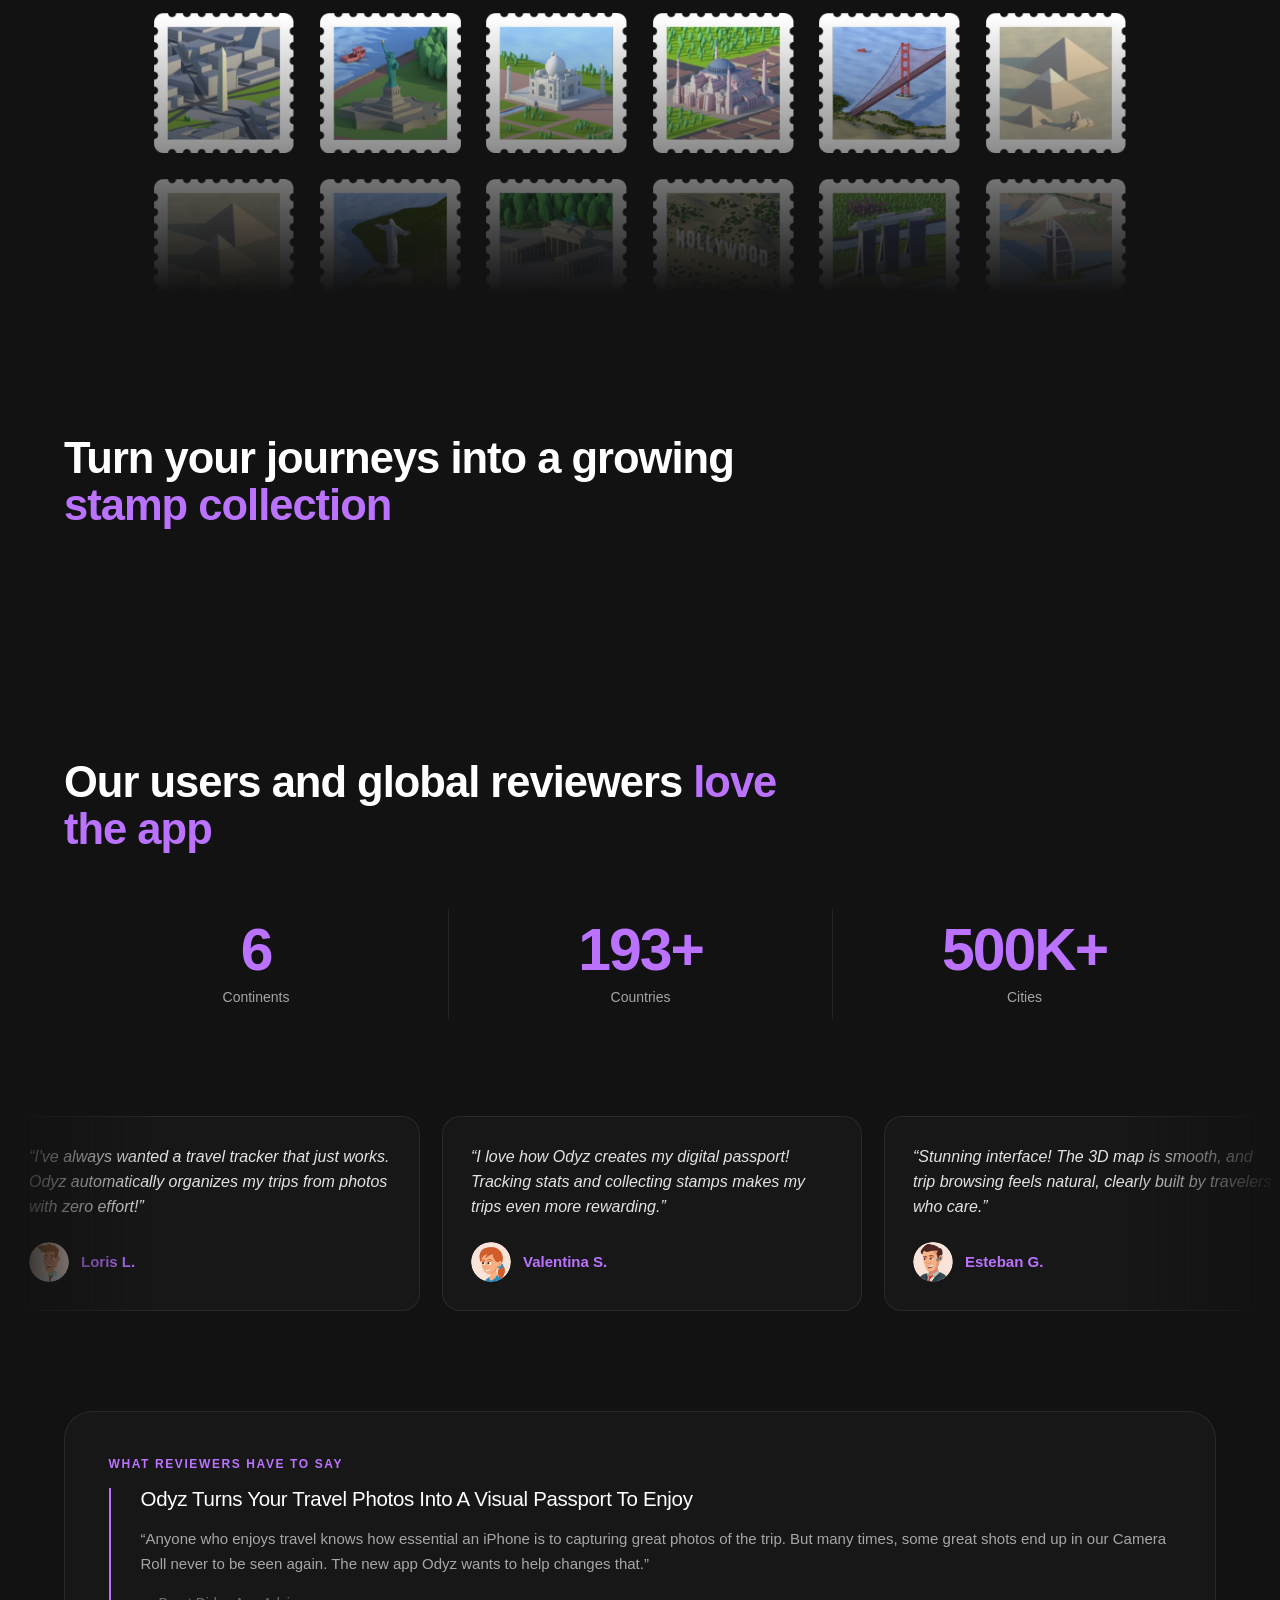
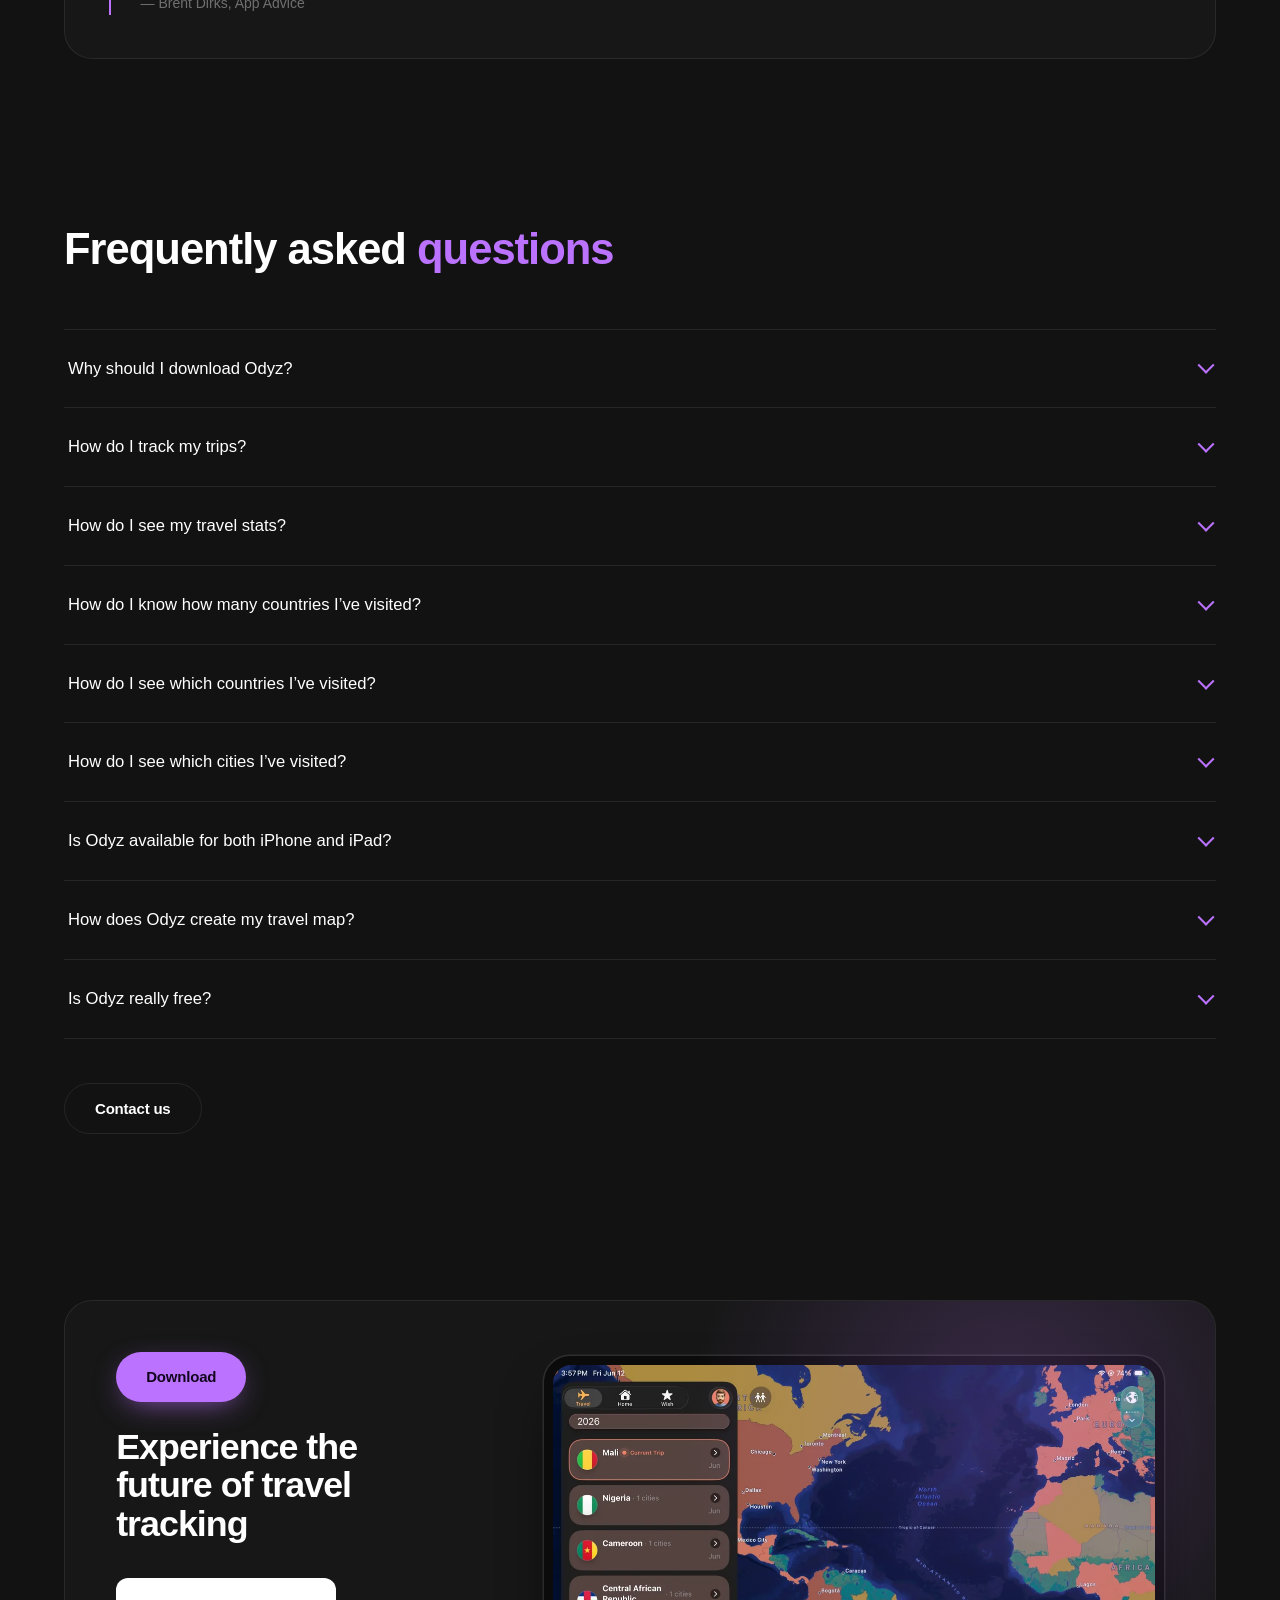
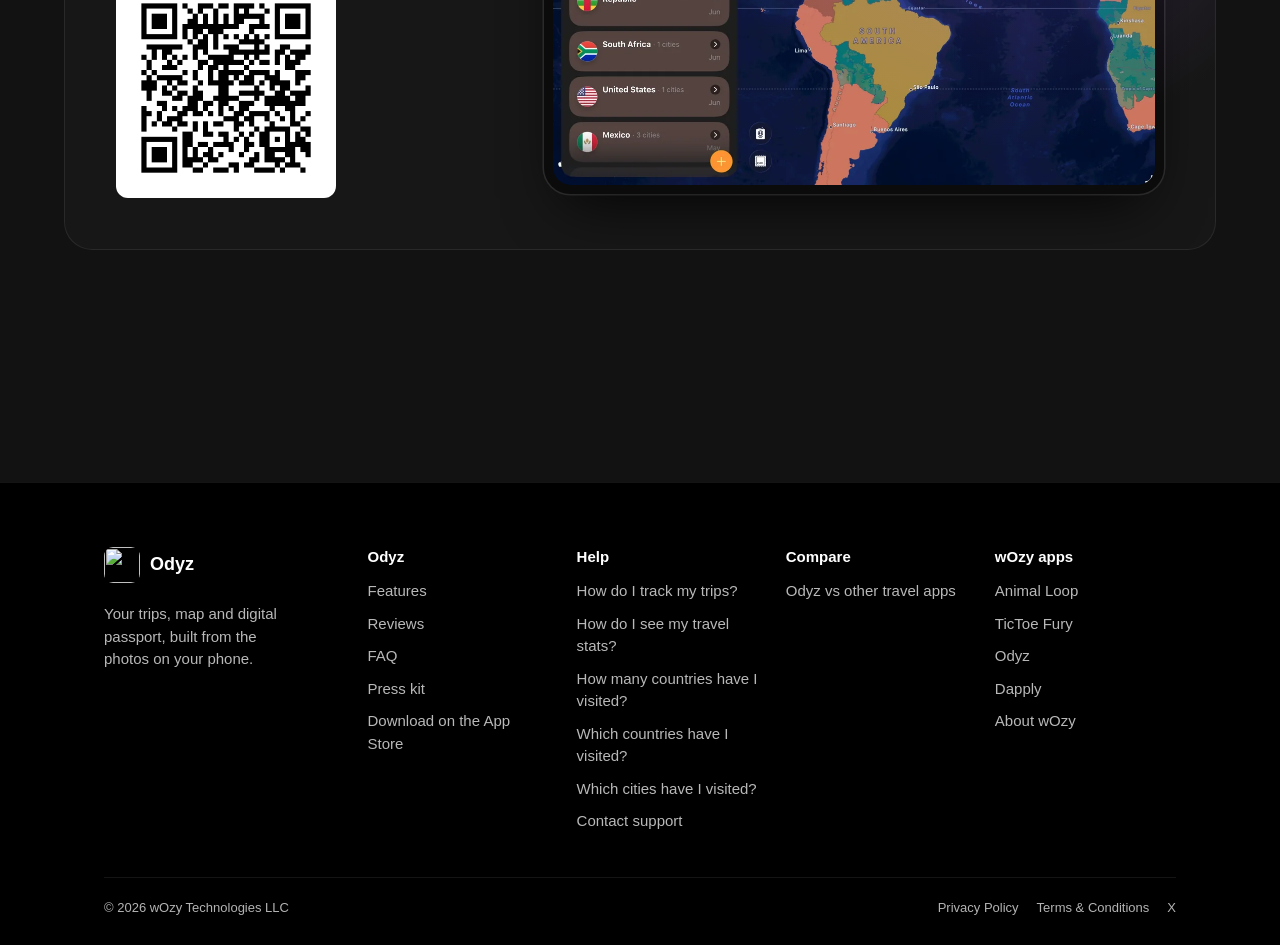
==== commit 98c3612d: "Put the help questions in the homepage FAQ; /help/ redirects there The five big questions now sit in" ====
--- a/docs/index.html
+++ b/docs/index.html
@@ -30,7 +30,7 @@
 <link rel="stylesheet" href="https://api.fontshare.com/v2/css?f[]=satoshi@900,700,500,400&display=swap">
 
 <link rel="stylesheet" href="https://fonts.googleapis.com/css2?family=Bricolage+Grotesque:opsz,wght@12..96,500&text=wOzy&display=swap">
-<link rel="stylesheet" href="styles.css?v=a3a55a68">
+<link rel="stylesheet" href="styles.css?v=d80a2204">
 
 <script type="application/ld+json">
 {
@@ -85,6 +85,51 @@
     },
     {
       "@type": "Question",
+      "name": "How do I track my trips?",
+      "acceptedAnswer": {
+        "@type": "Answer",
+        "text": "You don't have to do anything. Download Odyz and allow access to your photos: it reads where and when each photo was taken and builds your trips, timeline, map and digital passport automatically, including trips from years ago.",
+        "url": "https://www.odyz.app/help/track-trips/"
+      }
+    },
+    {
+      "@type": "Question",
+      "name": "How do I see my travel stats?",
+      "acceptedAnswer": {
+        "@type": "Answer",
+        "text": "Tap the passport icon on the main screen. Your passport shows your continents, countries and cities, share of the world explored, trips, distance and photos, and its other pages add a heatmap, your footsteps, favorite countries, seasons, languages, global ranking and stamps. Pick all time or any year.",
+        "url": "https://www.odyz.app/help/travel-stats/"
+      }
+    },
+    {
+      "@type": "Question",
+      "name": "How do I know how many countries I've visited?",
+      "acceptedAnswer": {
+        "@type": "Answer",
+        "text": "Odyz counts them for you. Tap the passport icon: the number of countries is on the first page, next to your continents, cities and share of the world explored. Odyz covers all 193 UN countries and many more territories.",
+        "url": "https://www.odyz.app/help/how-many-countries/"
+      }
+    },
+    {
+      "@type": "Question",
+      "name": "How do I see which countries I've visited?",
+      "acceptedAnswer": {
+        "@type": "Answer",
+        "text": "Your World Trips map fills in every country you've been to, and your passport shows them as a row of flags and as a list by continent, with the number of cities you visited in each.",
+        "url": "https://www.odyz.app/help/which-countries/"
+      }
+    },
+    {
+      "@type": "Question",
+      "name": "How do I see which cities I've visited?",
+      "acceptedAnswer": {
+        "@type": "Answer",
+        "text": "Your timeline lists the cities on every trip with their photos, your map puts a pin on every place, and the passport's Footsteps page shows a dot for every city you've ever visited.",
+        "url": "https://www.odyz.app/help/which-cities/"
+      }
+    },
+    {
+      "@type": "Question",
       "name": "Is Odyz available for both iPhone and iPad?",
       "acceptedAnswer": {
         "@type": "Answer",
@@ -323,6 +368,46 @@
       </details>
 
       <details class="acc-item">
+        <summary>How do I track my trips?<span class="acc-icon" aria-hidden="true"></span></summary>
+        <div class="acc-body">
+          <p>You don&rsquo;t have to do anything. Download Odyz and allow access to your photos: it reads where and when each photo was taken and builds your trips, timeline, map and digital passport automatically, including trips from years ago.</p>
+          <p><a class="acc-more" href="/help/track-trips/">See it step by step, with screenshots &rarr;</a></p>
+        </div>
+      </details>
+
+      <details class="acc-item">
+        <summary>How do I see my travel stats?<span class="acc-icon" aria-hidden="true"></span></summary>
+        <div class="acc-body">
+          <p>Tap the passport icon on the main screen. Your passport shows your continents, countries and cities, share of the world explored, trips, distance and photos, and its other pages add a heatmap, your footsteps, favorite countries, seasons, languages, global ranking and stamps. Pick all time or any year.</p>
+          <p><a class="acc-more" href="/help/travel-stats/">See it step by step, with screenshots &rarr;</a></p>
+        </div>
+      </details>
+
+      <details class="acc-item">
+        <summary>How do I know how many countries I&rsquo;ve visited?<span class="acc-icon" aria-hidden="true"></span></summary>
+        <div class="acc-body">
+          <p>Odyz counts them for you. Tap the passport icon: the number of countries is on the first page, next to your continents, cities and share of the world explored. Odyz covers all 193 UN countries and many more territories.</p>
+          <p><a class="acc-more" href="/help/how-many-countries/">See it step by step, with screenshots &rarr;</a></p>
+        </div>
+      </details>
+
+      <details class="acc-item">
+        <summary>How do I see which countries I&rsquo;ve visited?<span class="acc-icon" aria-hidden="true"></span></summary>
+        <div class="acc-body">
+          <p>Your World Trips map fills in every country you&rsquo;ve been to, and your passport shows them as a row of flags and as a list by continent, with the number of cities you visited in each.</p>
+          <p><a class="acc-more" href="/help/which-countries/">See it step by step, with screenshots &rarr;</a></p>
+        </div>
+      </details>
+
+      <details class="acc-item">
+        <summary>How do I see which cities I&rsquo;ve visited?<span class="acc-icon" aria-hidden="true"></span></summary>
+        <div class="acc-body">
+          <p>Your timeline lists the cities on every trip with their photos, your map puts a pin on every place, and the passport&rsquo;s Footsteps page shows a dot for every city you&rsquo;ve ever visited.</p>
+          <p><a class="acc-more" href="/help/which-cities/">See it step by step, with screenshots &rarr;</a></p>
+        </div>
+      </details>
+
+      <details class="acc-item">
         <summary>Is Odyz available for both iPhone and iPad?<span class="acc-icon" aria-hidden="true"></span></summary>
         <div class="acc-body">
           <p>Absolutely! Odyz is completely free and works seamlessly across both iPhone and iPad. On iPad, you&rsquo;ll enjoy an even more immersive travel tracking experience with a larger, more interactive display.</p>
@@ -346,7 +431,6 @@
     </div>
 
     <div class="faq-cta reveal">
-      <a class="btn btn-ghost" href="/help/">More questions</a>
       <a class="btn btn-ghost" href="https://www.wozy.co/contact/?app=odyz">Contact us</a>
     </div>
   </div>
@@ -397,7 +481,6 @@
           <li><a href="/help/how-many-countries/">How many countries have I visited?</a></li>
           <li><a href="/help/which-countries/">Which countries have I visited?</a></li>
           <li><a href="/help/which-cities/">Which cities have I visited?</a></li>
-          <li><a href="/help/">All questions</a></li>
           <li><a href="https://www.wozy.co/contact/?app=odyz">Contact support</a></li>
         </ul>
       </nav>
--- a/docs/styles.css
+++ b/docs/styles.css
@@ -750,3 +750,5 @@
 .passport-pages b { font-size: 16px; font-weight: 700; }
 .passport-pages span { color: var(--text-muted); font-size: 14px; line-height: 1.55; }
 @media (max-width: 900px) { .passport-pages { grid-template-columns: repeat(2, minmax(0, 1fr)); } }
+.acc-body .acc-more { color: var(--accent); font-weight: 500; }
+.acc-body .acc-more:hover { text-decoration: underline; text-underline-offset: 3px; }
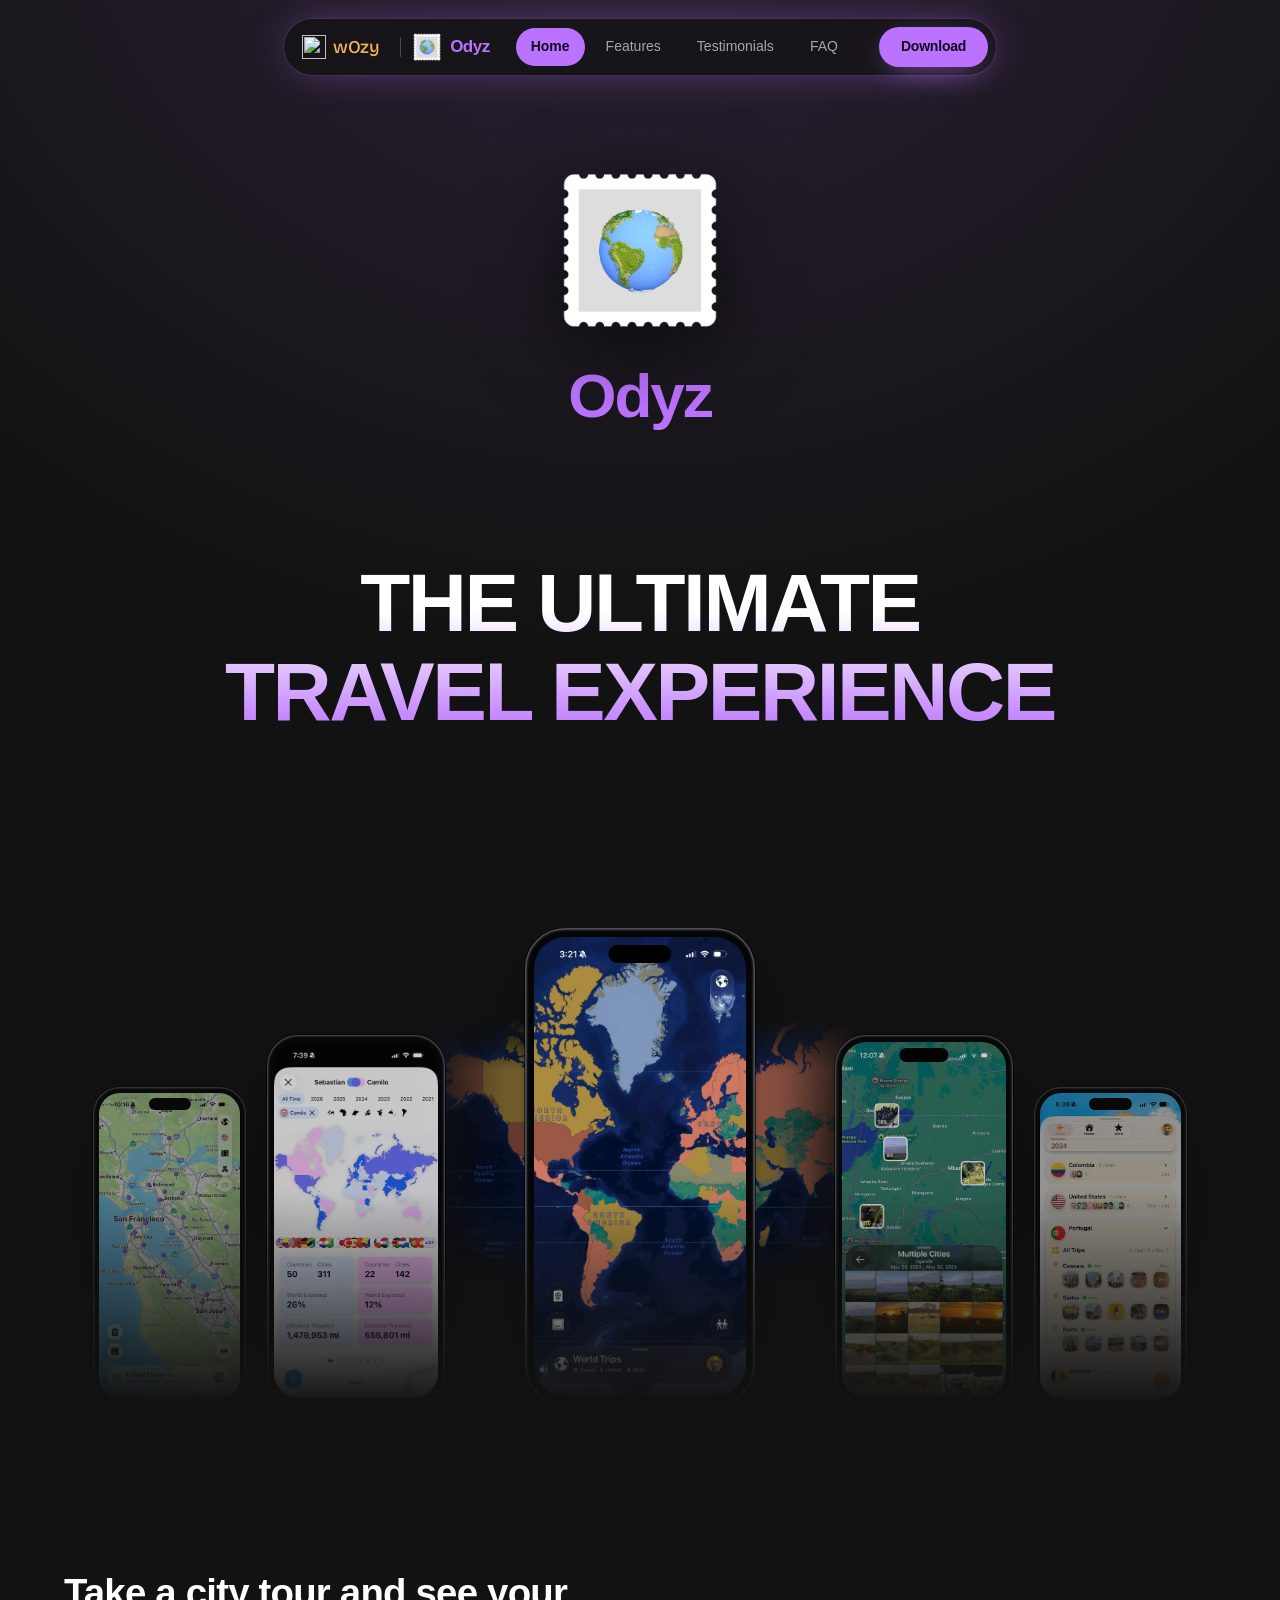
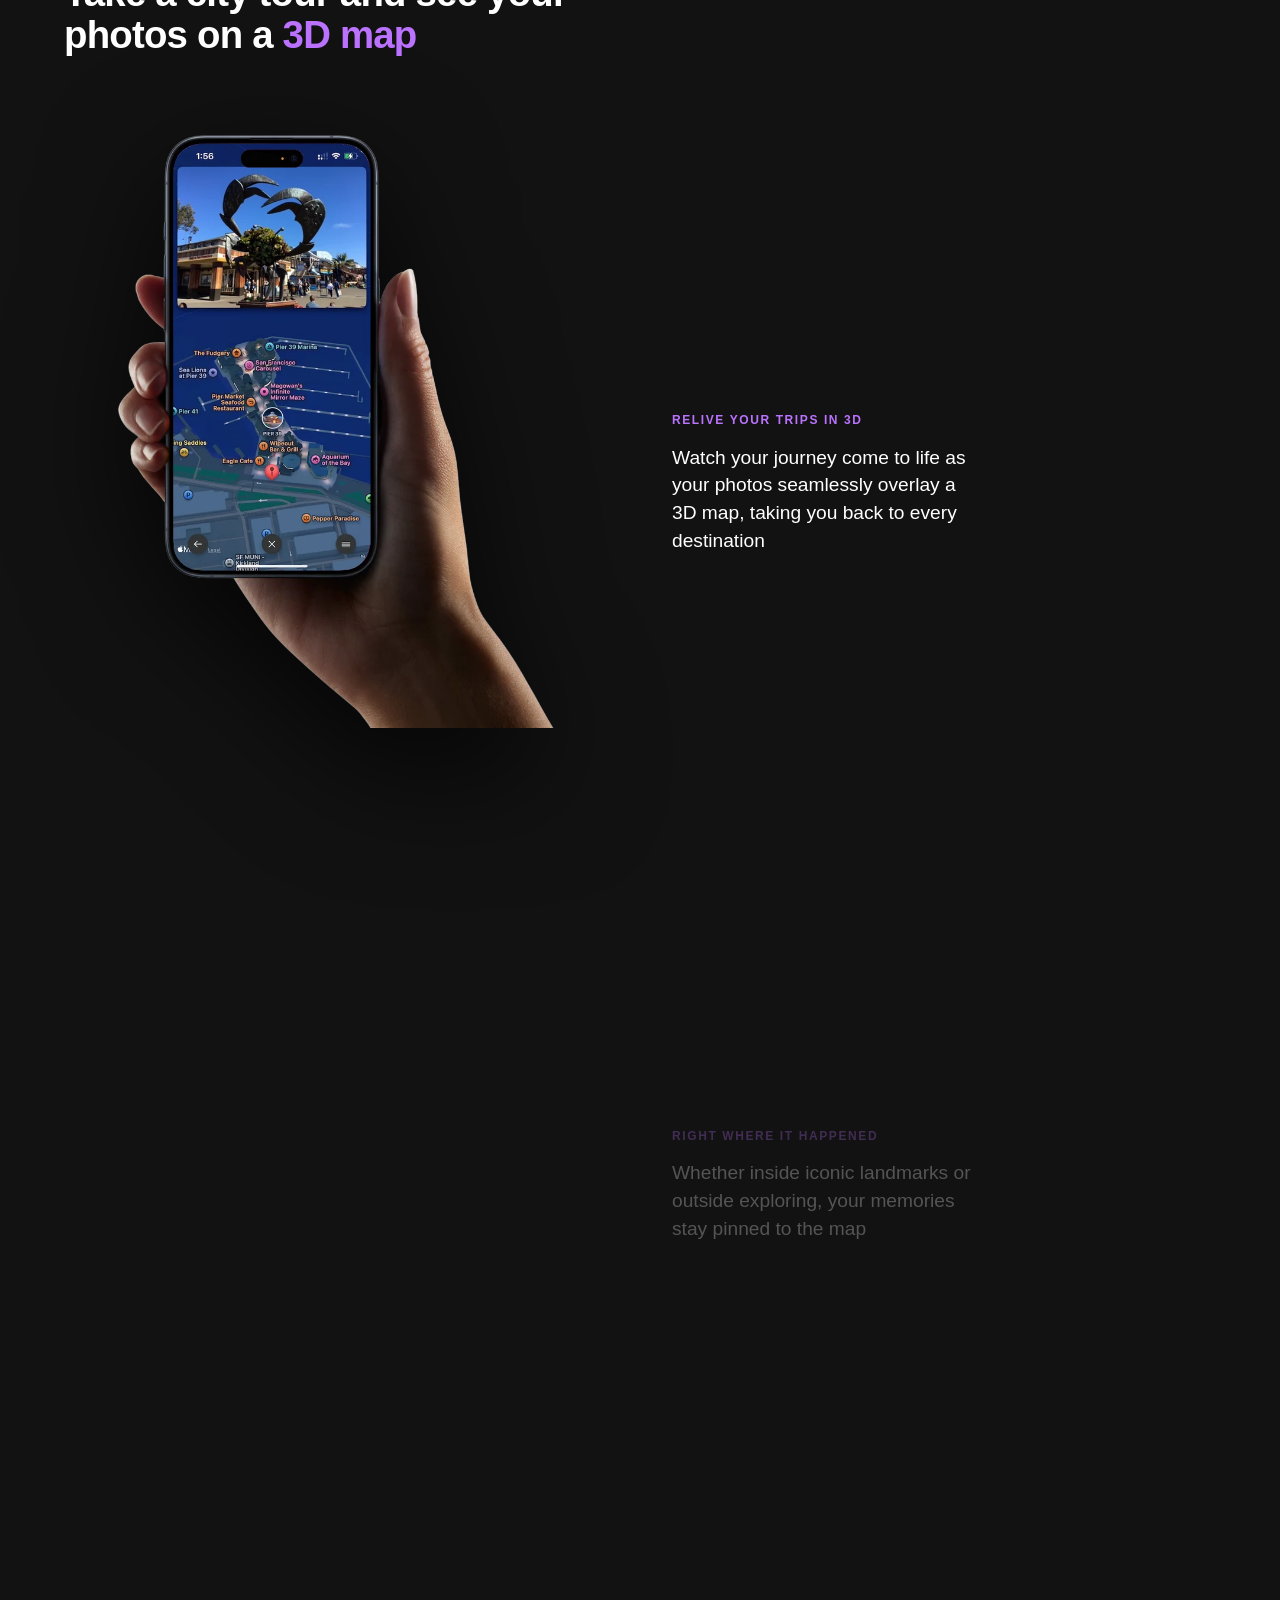
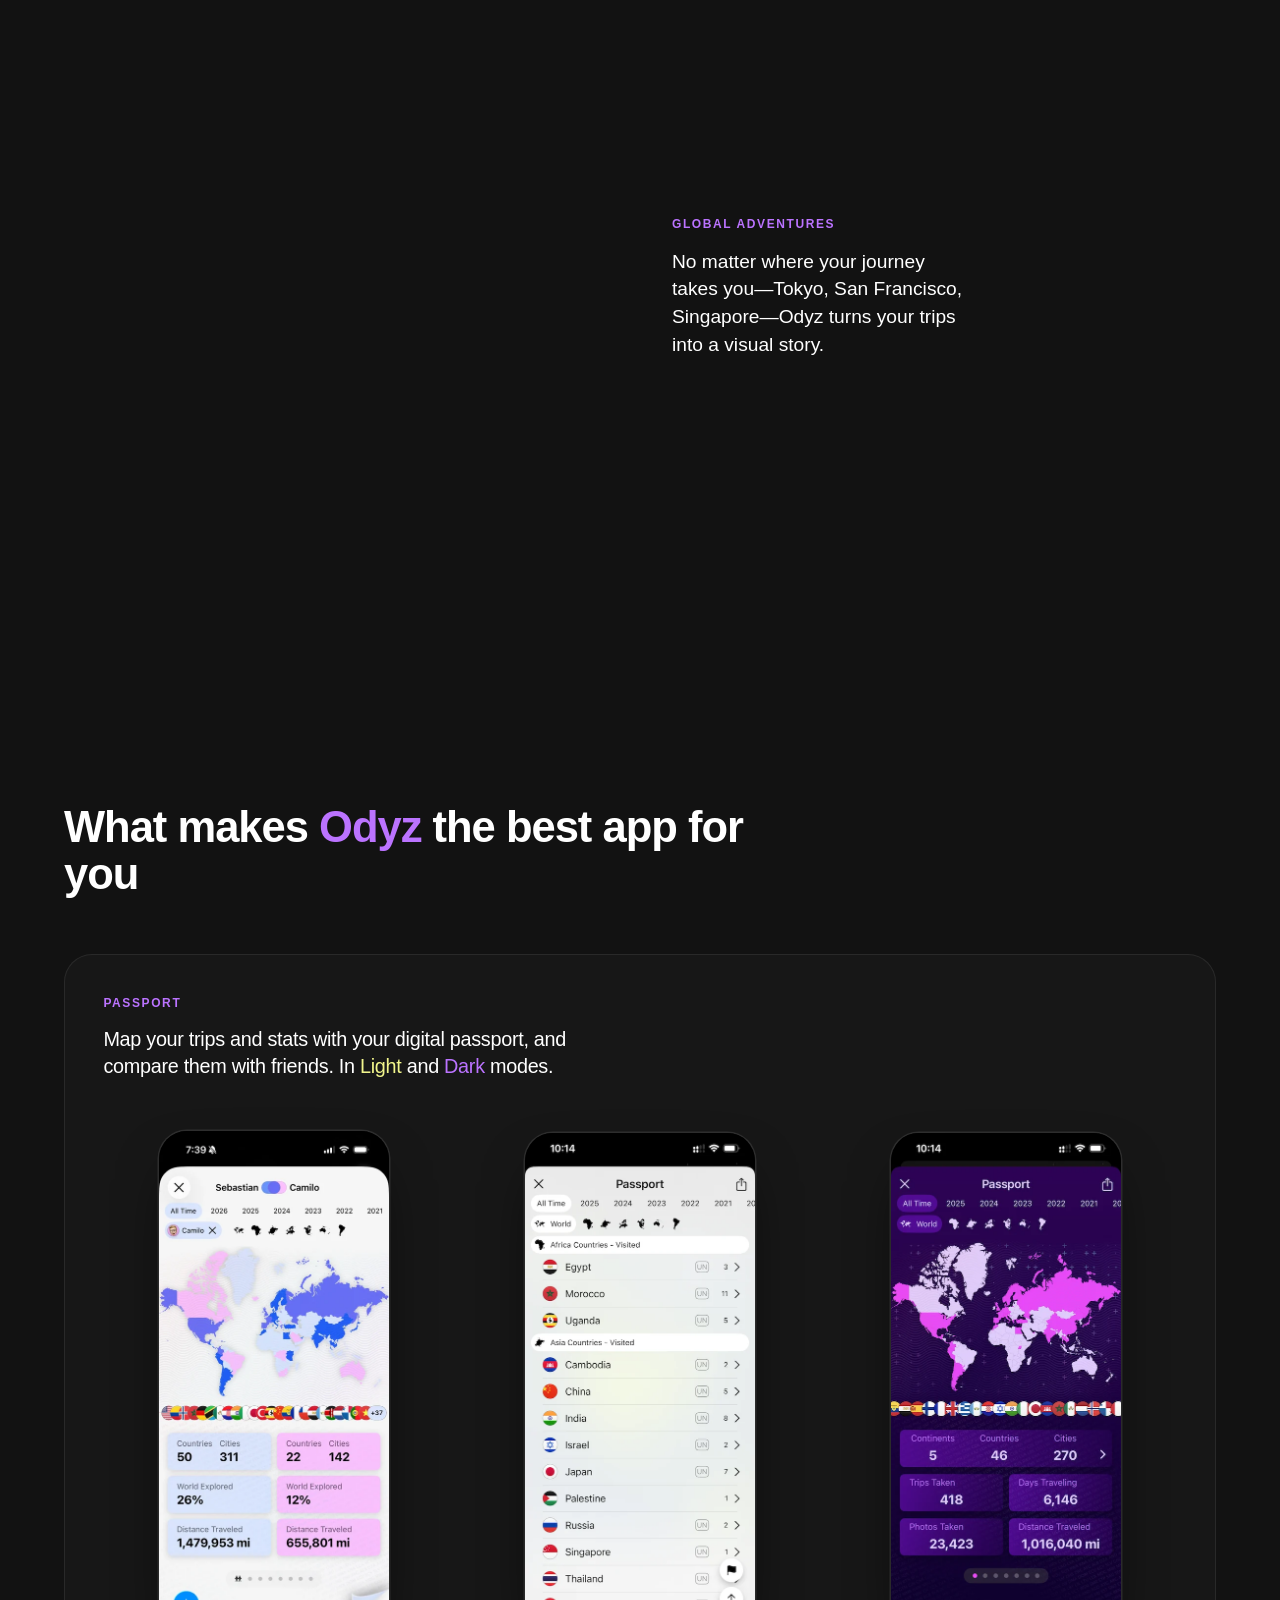
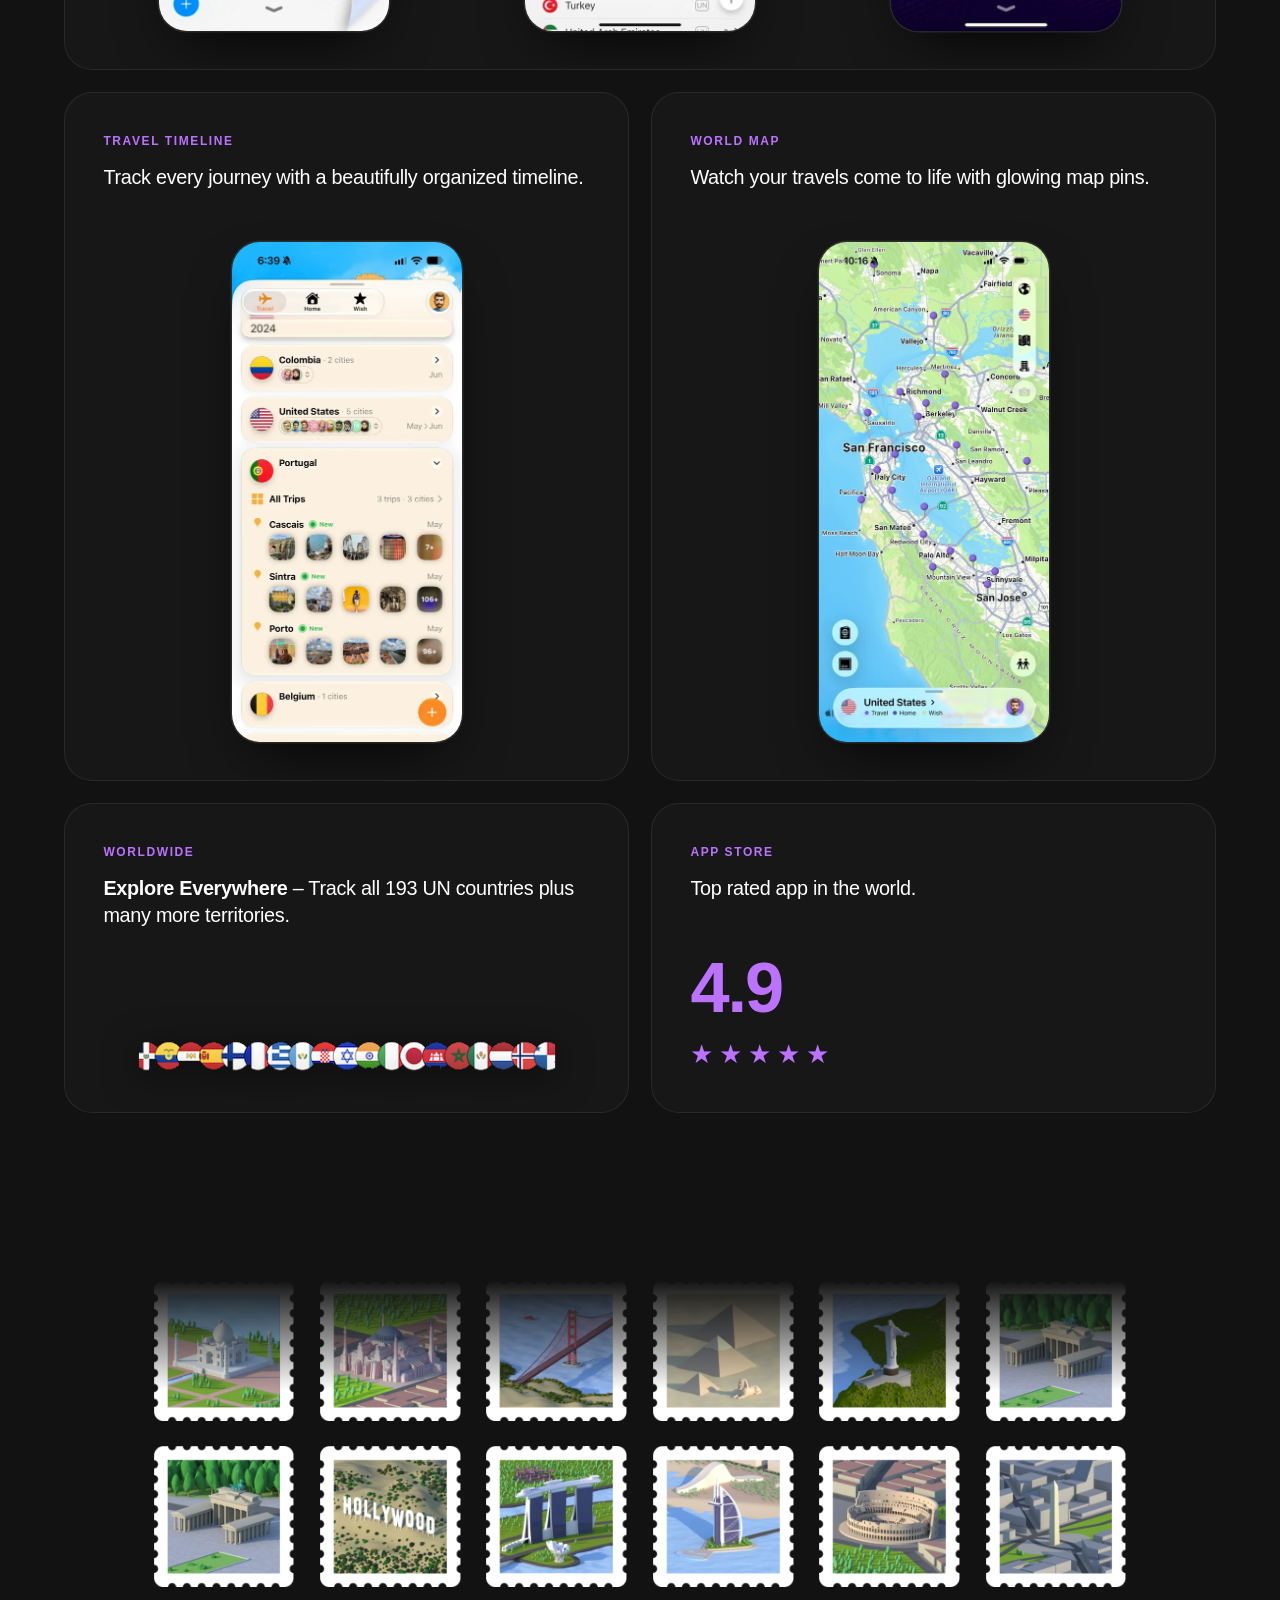
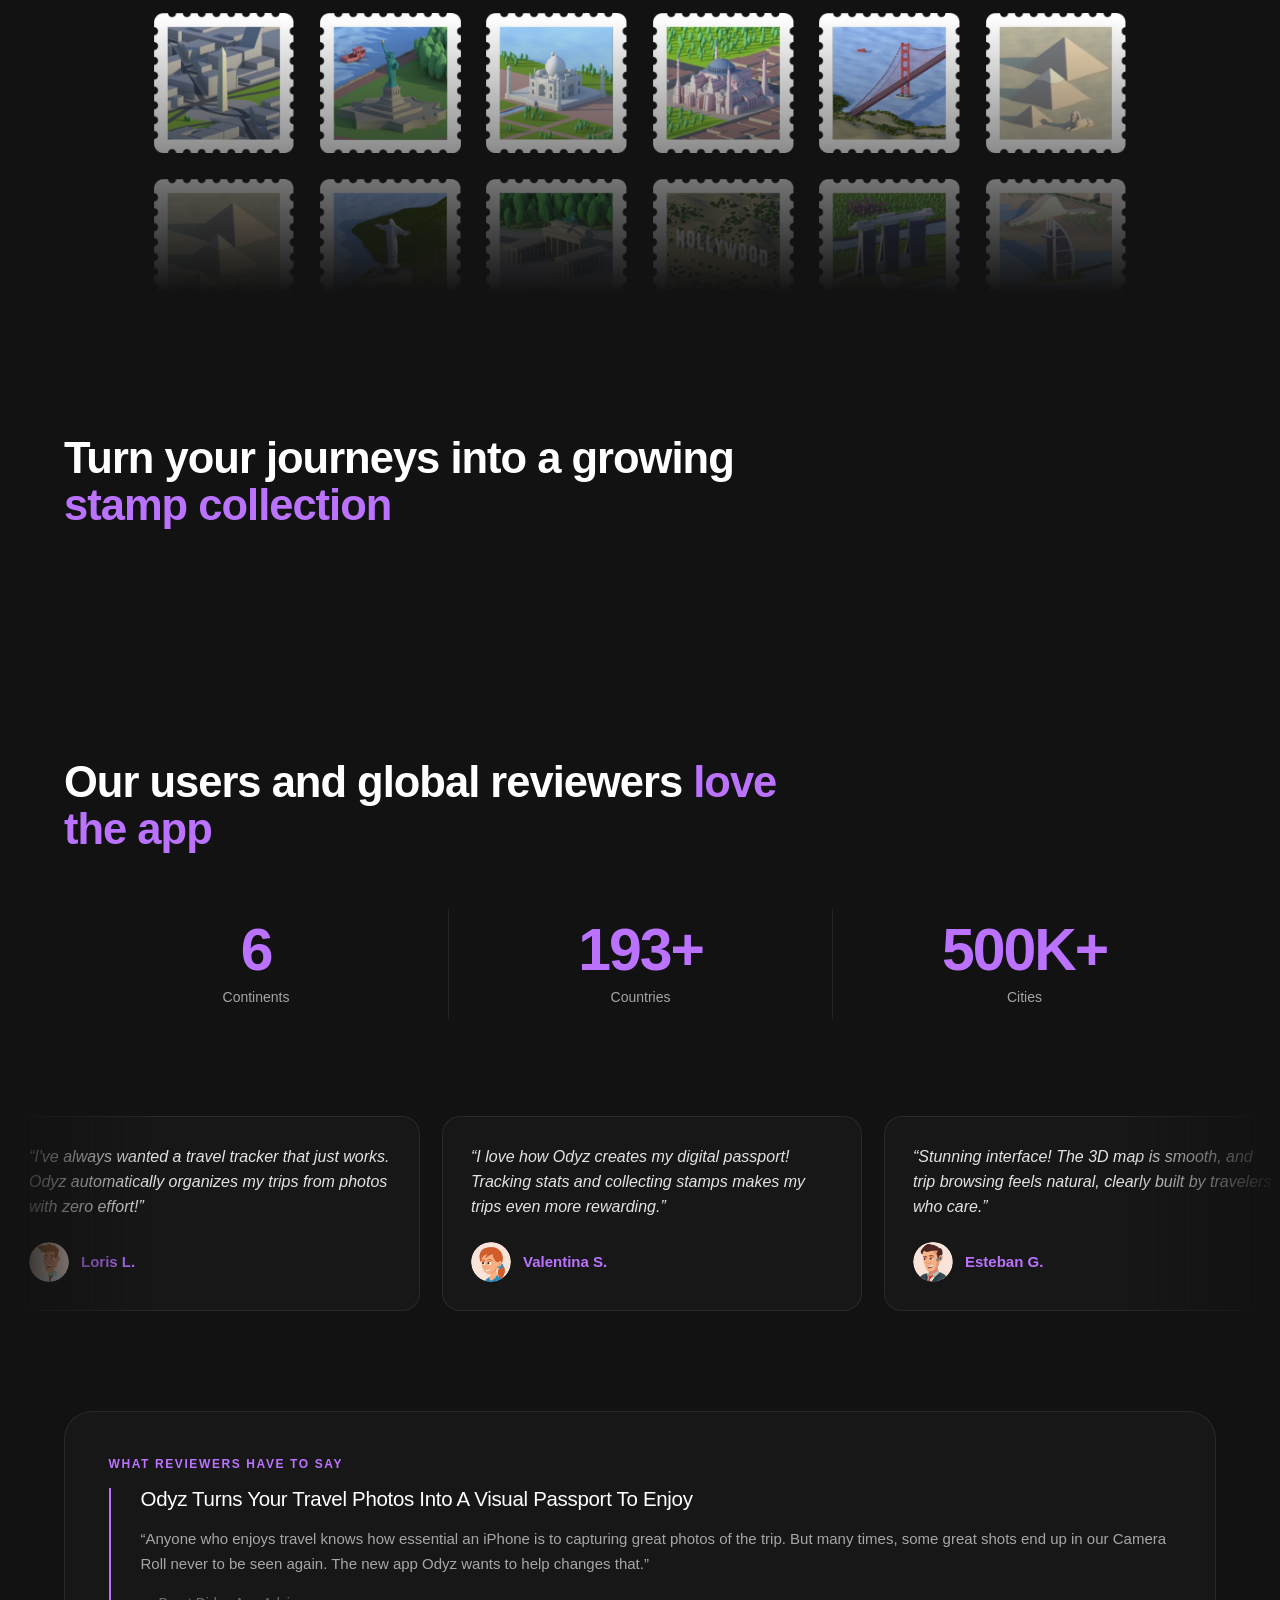
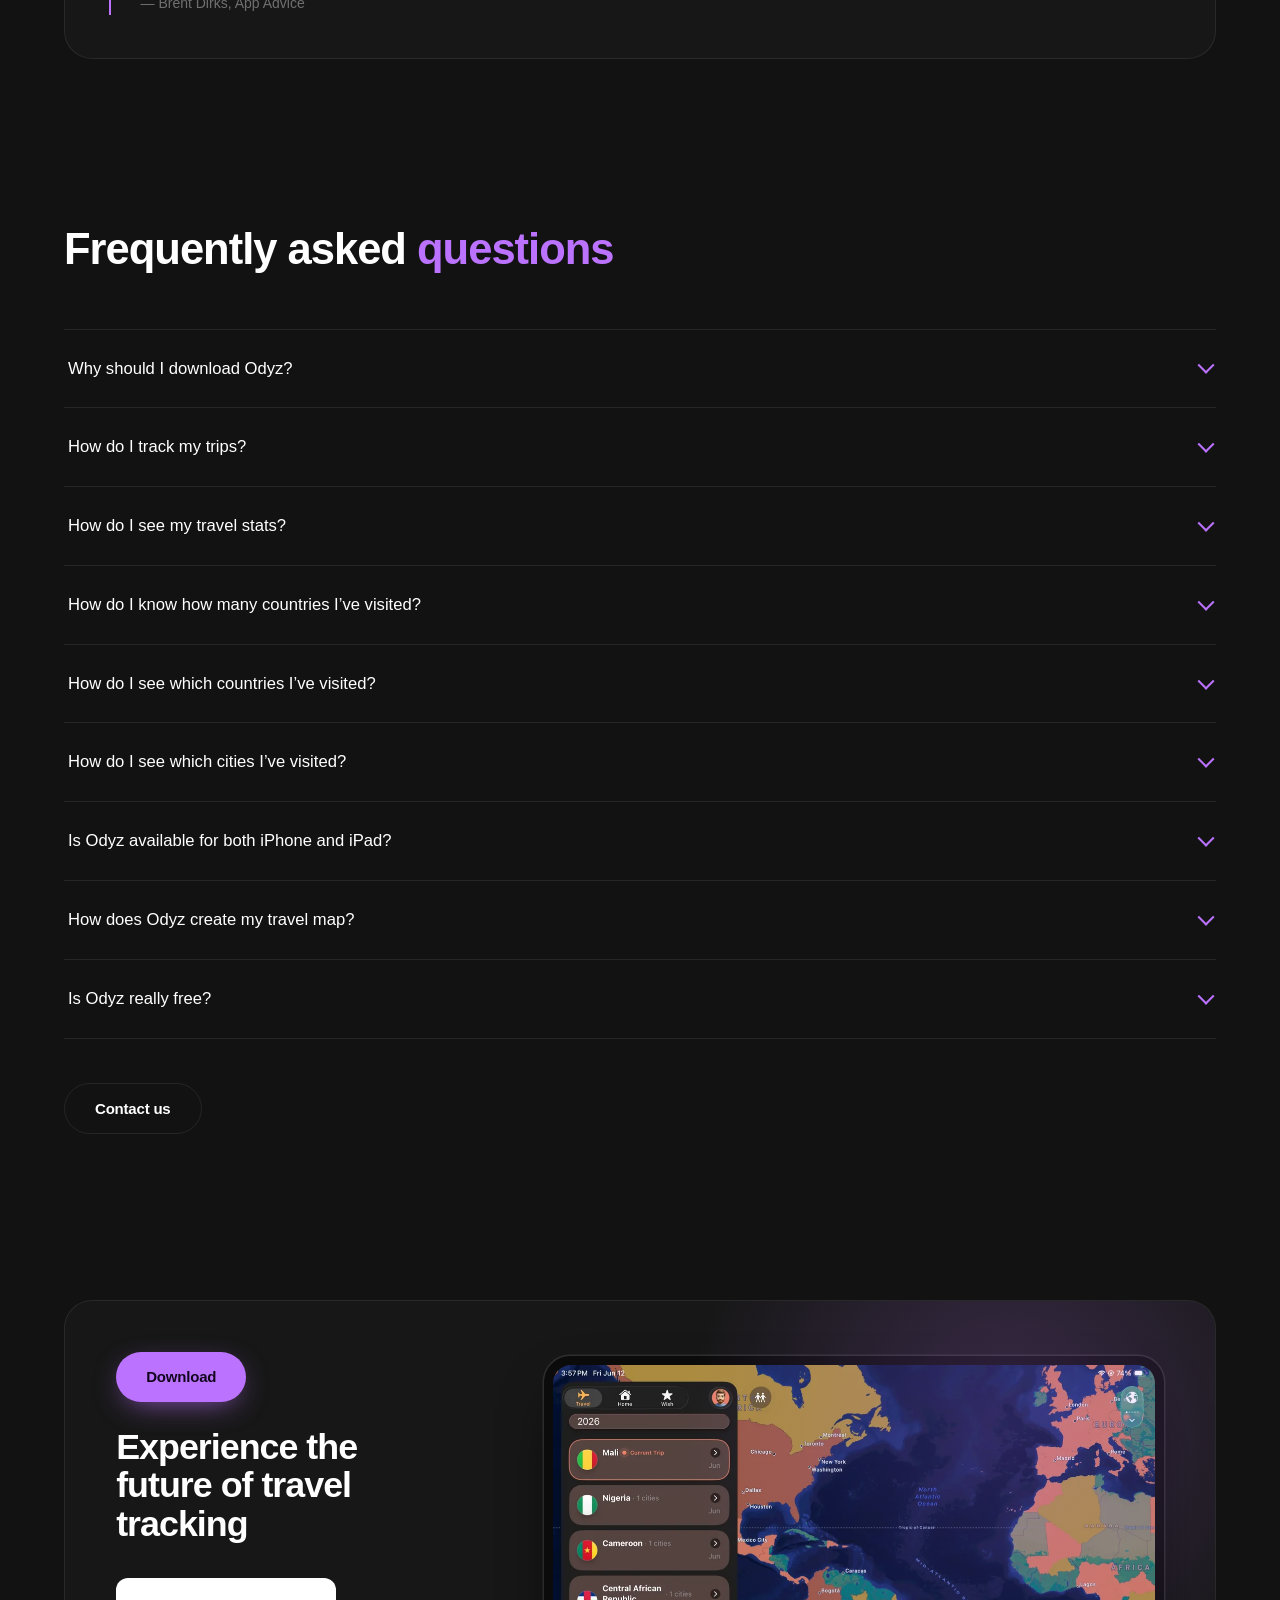
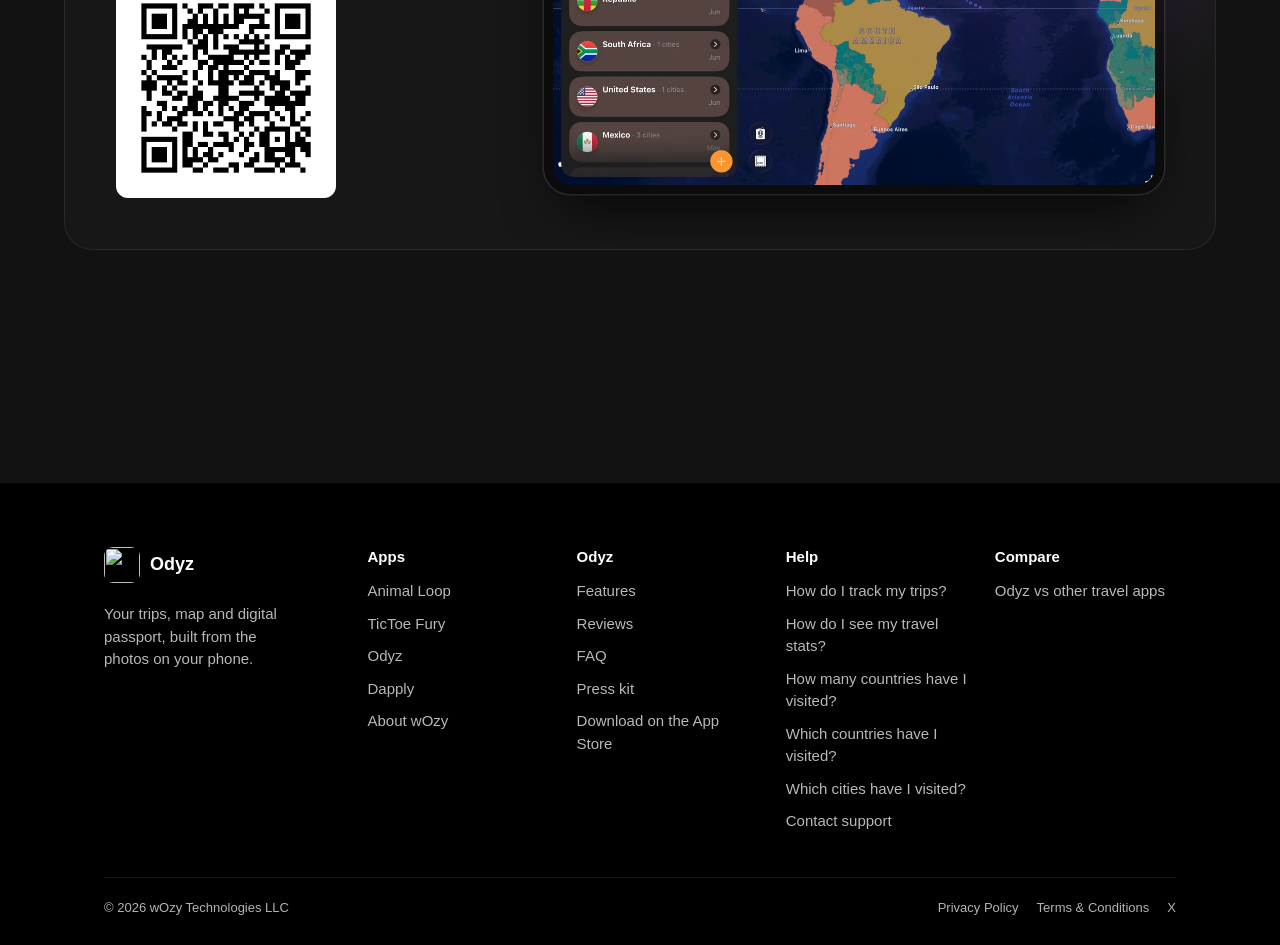
==== commit fda19cef: "Footer: Apps column first, like wozy.co Co-Authored-By: Claude Opus 5.5 <noreply@anthropic.com> Clau" ====
--- a/docs/index.html
+++ b/docs/index.html
@@ -463,6 +463,16 @@
         <a class="sf-logo" href="/"><img src="/assets/logo-stamp.png" alt="" width="36" height="36"><span>Odyz</span></a>
         <p>Your trips, map and digital passport, built from the photos on your phone.</p>
       </div>
+      <nav class="sf-col" aria-label="Apps">
+        <h2 class="sf-h">Apps</h2>
+        <ul>
+          <li><a href="https://www.wozy.co/animal-loop/">Animal Loop</a></li>
+          <li><a href="https://www.wozy.co/tictoefury/">TicToe Fury</a></li>
+          <li><a href="/">Odyz</a></li>
+          <li><a href="https://www.wozy.co/dapply/">Dapply</a></li>
+          <li><a href="https://www.wozy.co/">About wOzy</a></li>
+        </ul>
+      </nav>
       <nav class="sf-col" aria-label="Odyz">
         <h2 class="sf-h">Odyz</h2>
         <ul>
@@ -490,16 +500,6 @@
           <li><a href="/compare/">Odyz vs other travel apps</a></li>
         </ul>
       </nav>
-      <nav class="sf-col" aria-label="wOzy apps">
-        <h2 class="sf-h">wOzy apps</h2>
-        <ul>
-          <li><a href="https://www.wozy.co/animal-loop/">Animal Loop</a></li>
-          <li><a href="https://www.wozy.co/tictoefury/">TicToe Fury</a></li>
-          <li><a href="/">Odyz</a></li>
-          <li><a href="https://www.wozy.co/dapply/">Dapply</a></li>
-          <li><a href="https://www.wozy.co/">About wOzy</a></li>
-        </ul>
-      </nav>
     </div>
     <div class="sf-bottom">
       <p>© 2026 wOzy Technologies LLC</p>
